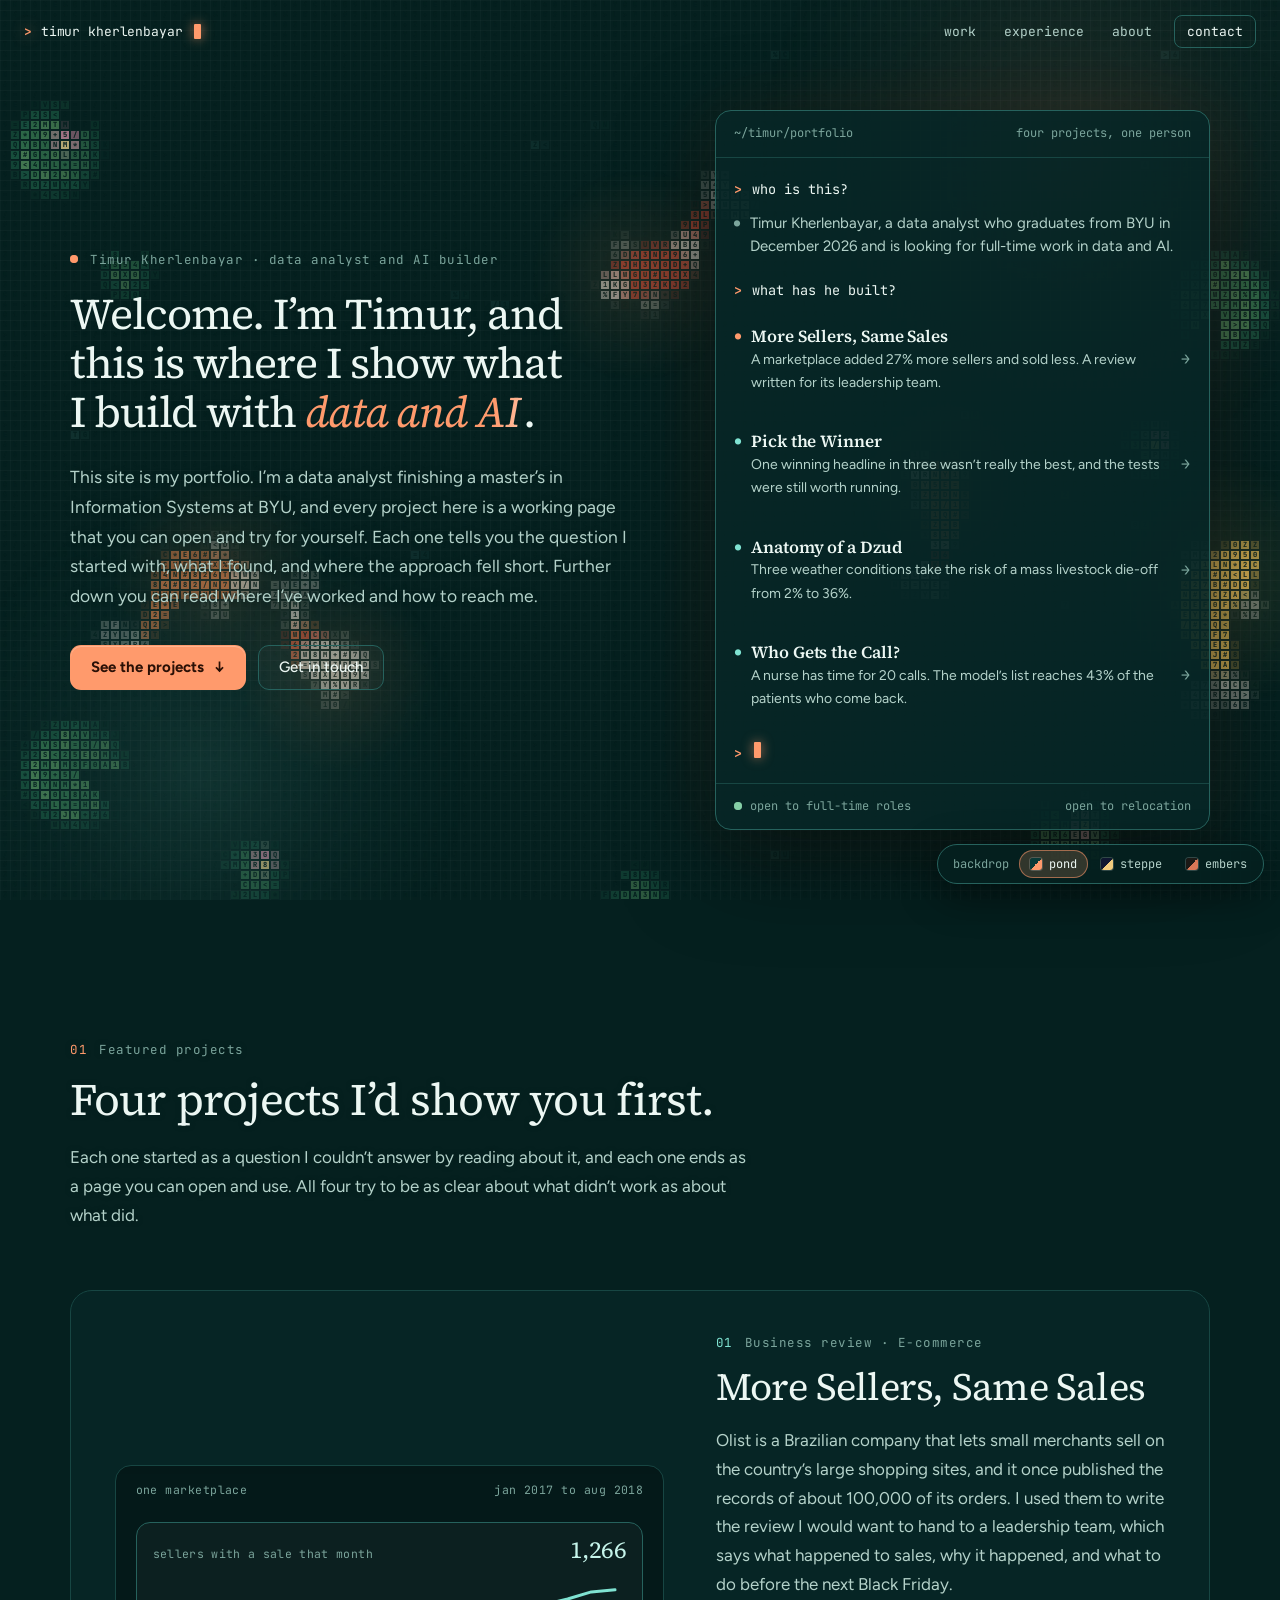
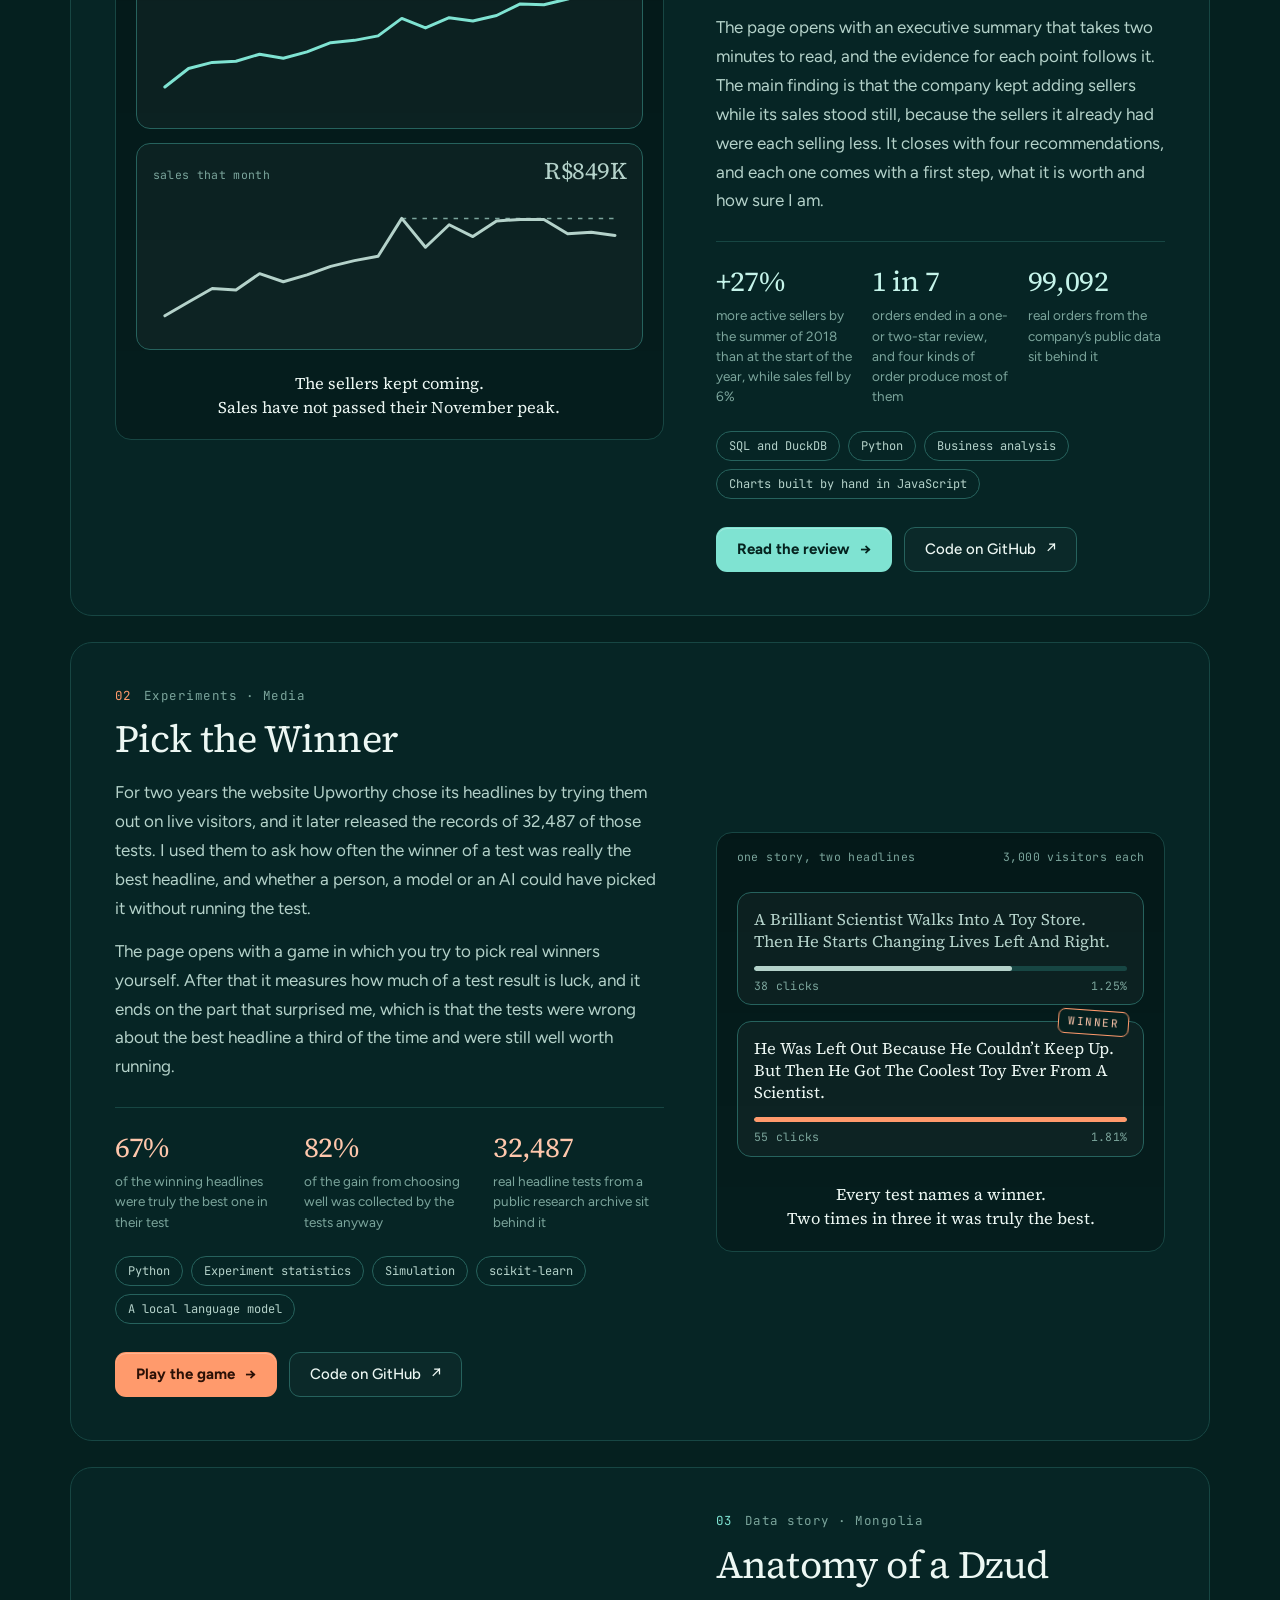
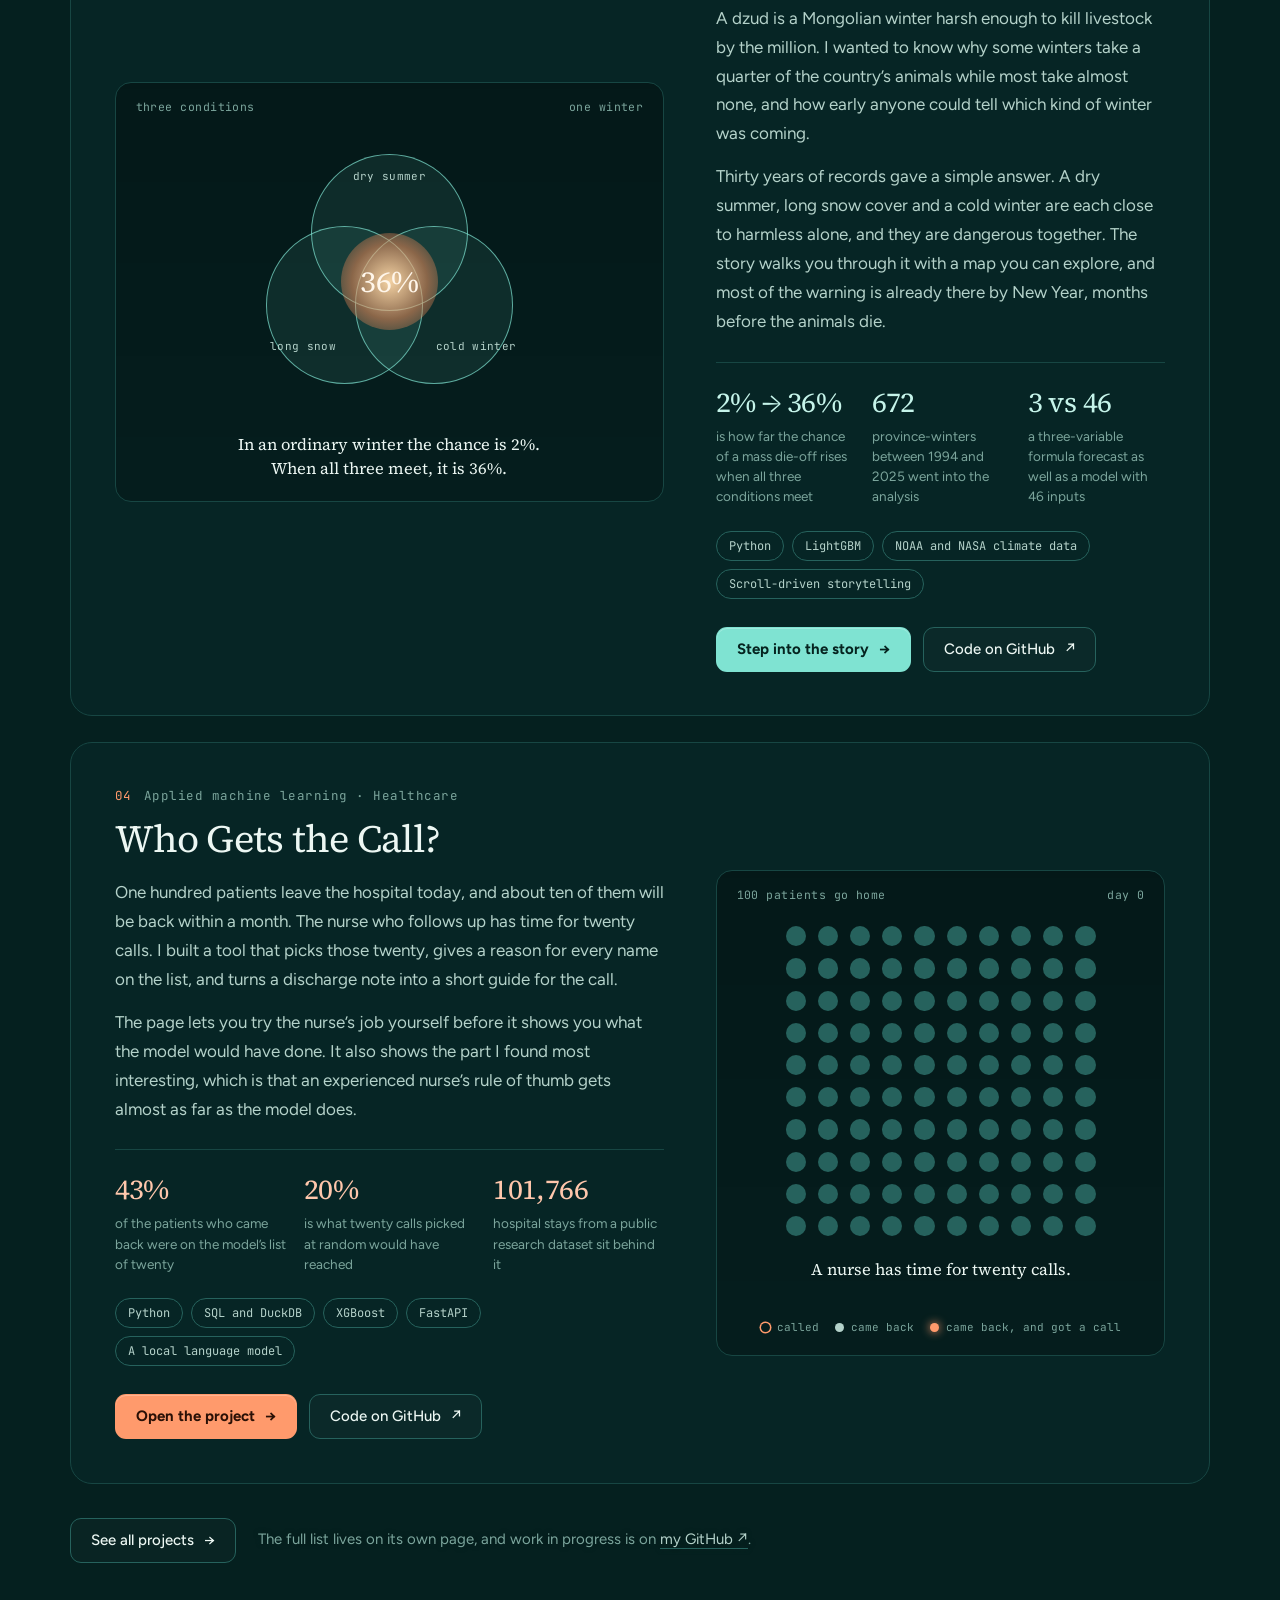
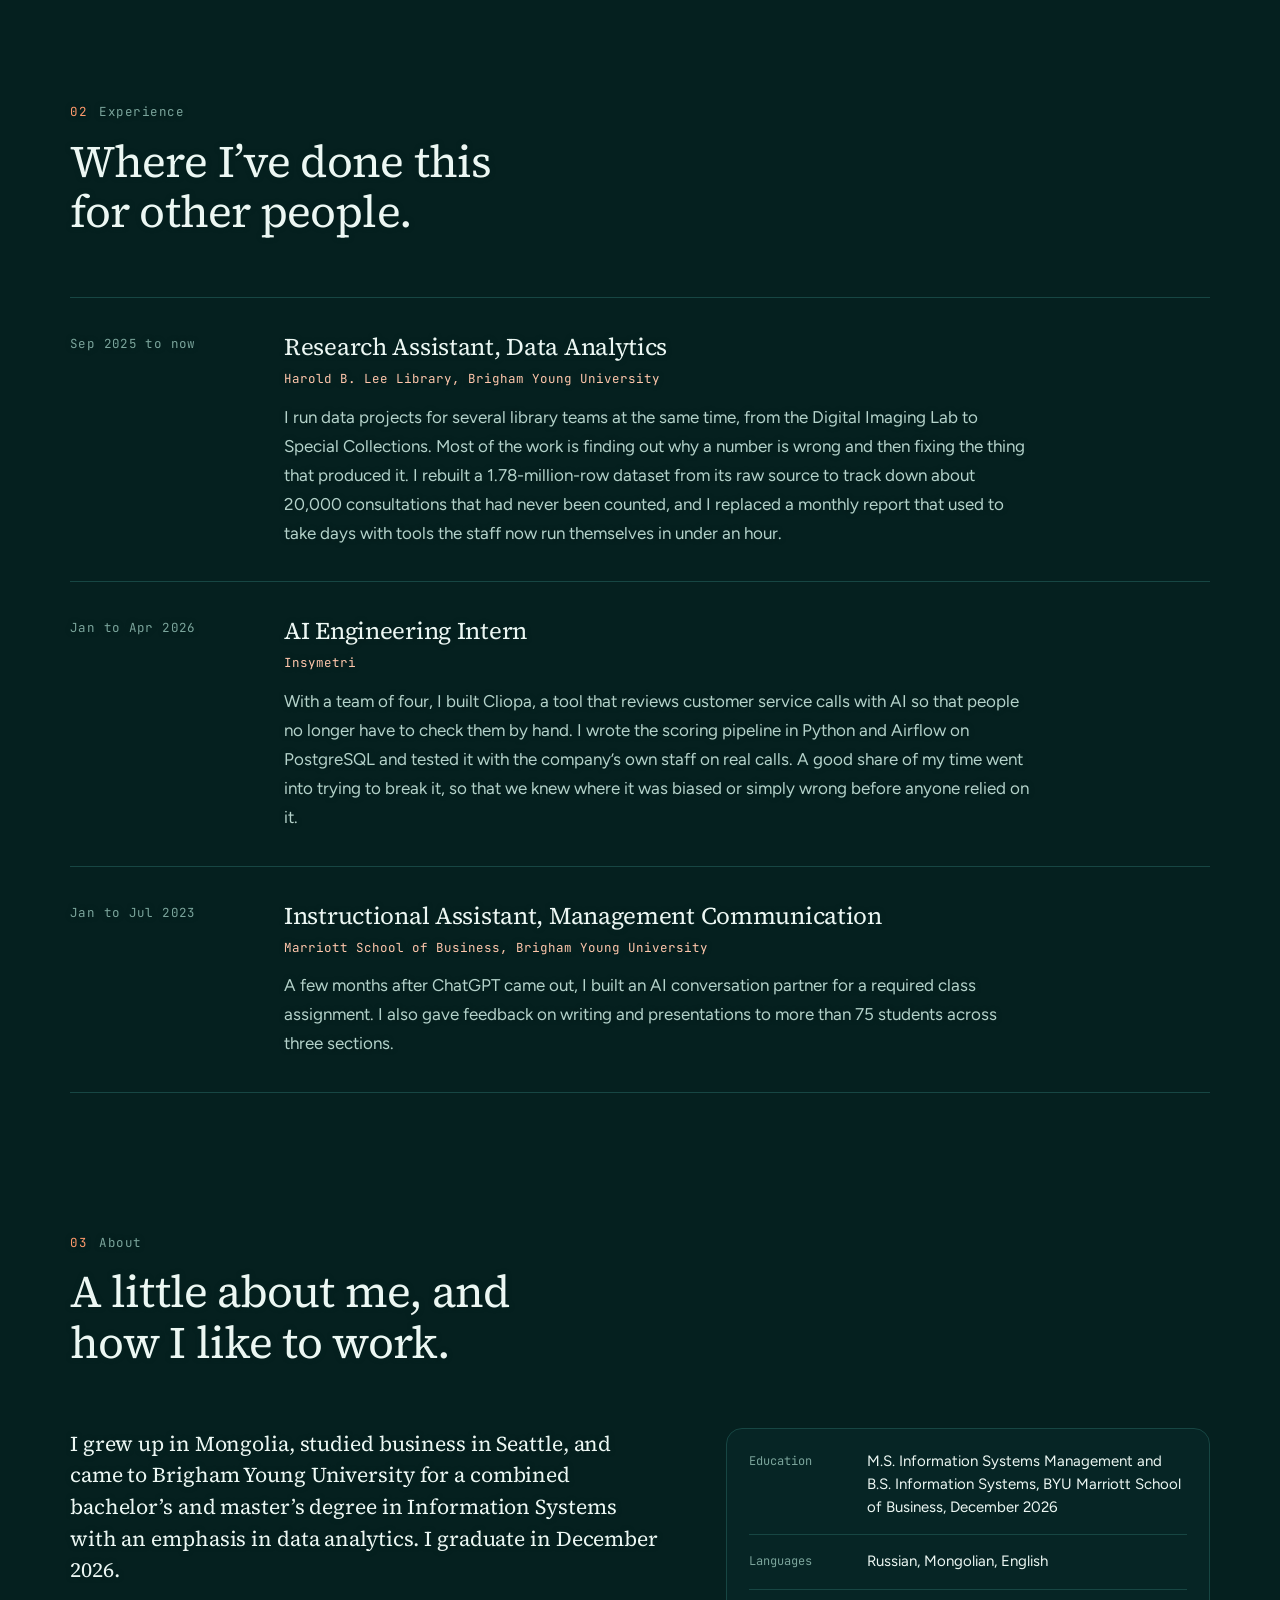
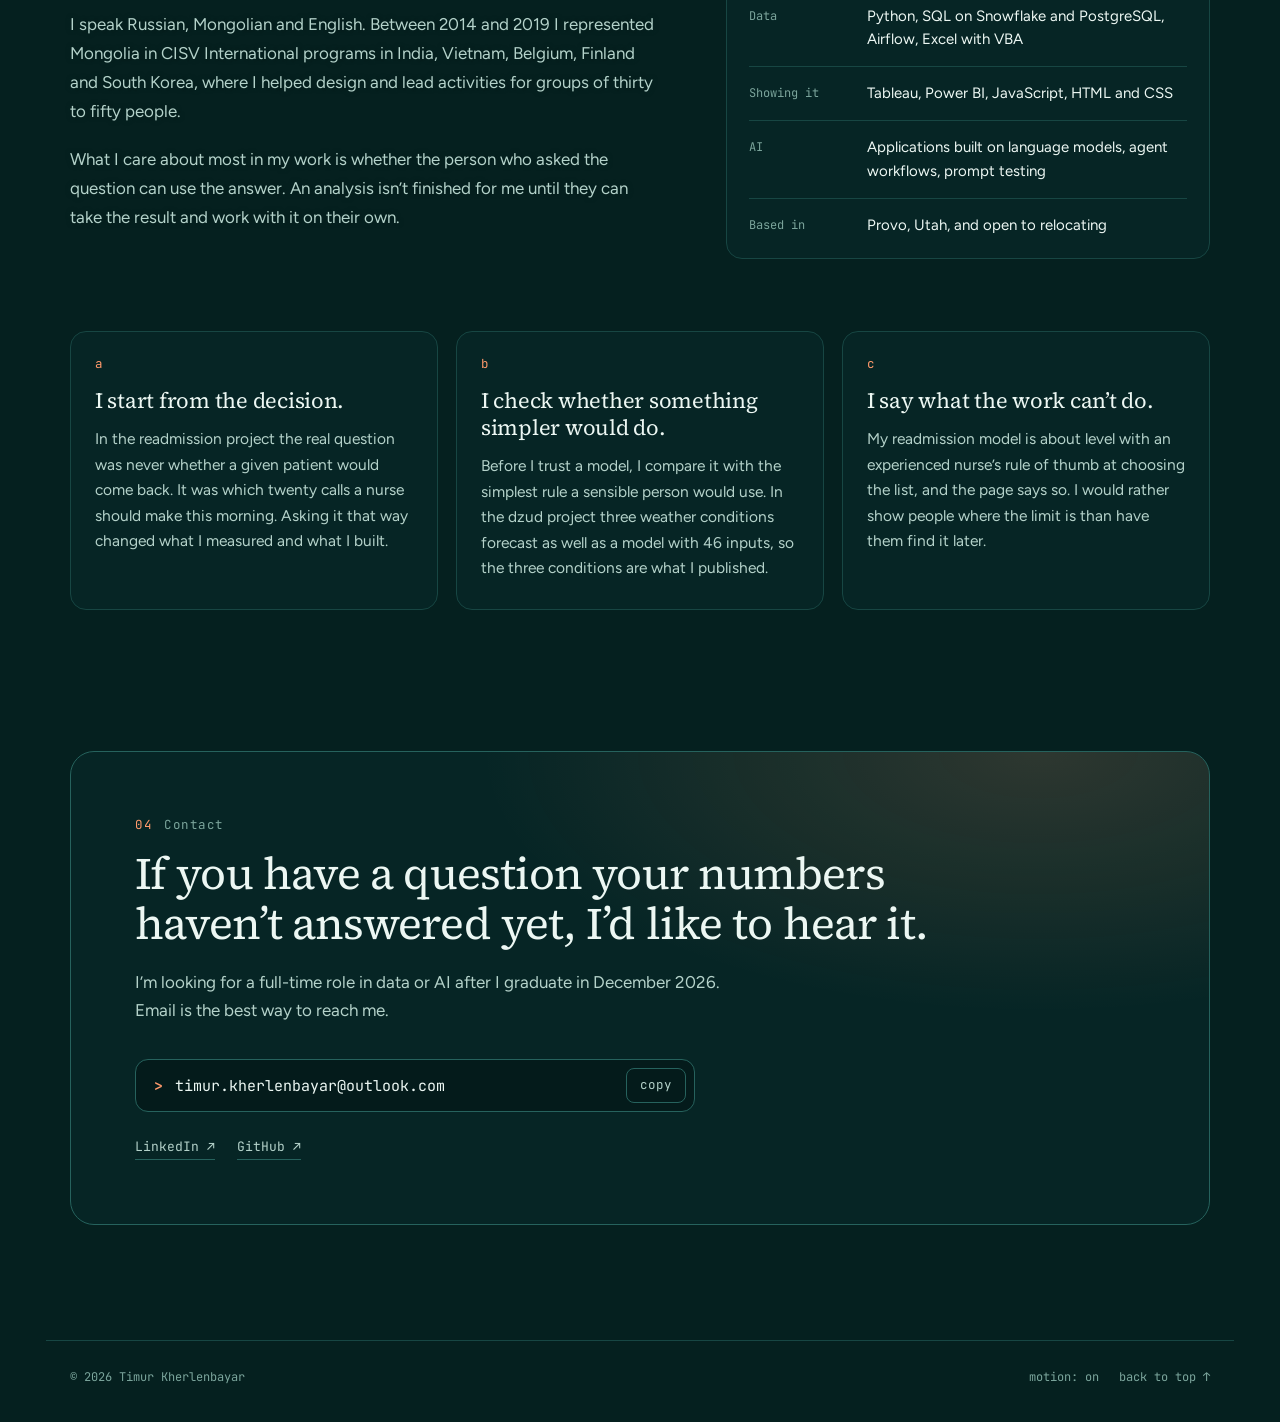
==== index.html @ c27660cb "Add the More Sellers, Same Sales business review A fourth project page, a large card on the home pag" ====
<!DOCTYPE html>
<html lang="en" data-theme="pond">
<head>
  <meta charset="UTF-8">
  <meta name="viewport" content="width=device-width, initial-scale=1, viewport-fit=cover">
  <meta name="theme-color" content="#05201f">
  <meta name="description" content="Timur Kherlenbayar is a data analyst finishing a master's in Information Systems at BYU. This is a small collection of data and AI projects you can open and try.">
  <meta property="og:title" content="Timur Kherlenbayar — data and AI work">
  <meta property="og:description" content="Data and AI projects you can open and try, by a data analyst finishing a master's in Information Systems at BYU.">
  <meta property="og:type" content="website">
  <title>Timur Kherlenbayar — data and AI work</title>
  <link rel="icon" href="assets/favicon.svg" type="image/svg+xml">
  <link rel="stylesheet" href="assets/fonts/type-home.css?v=10">
  <link rel="stylesheet" href="style.css?v=10">
  <script>
    document.documentElement.classList.add('js');
    try { var t = localStorage.getItem('tk-theme'); if (t) document.documentElement.dataset.theme = t; } catch (e) {}
  </script>
  <script src="backdrop.js?v=10" defer></script>
  <script src="app.js?v=10" defer></script>
</head>
<body>
  <canvas id="field" aria-hidden="true"></canvas>

  <a class="skip" href="#work">Skip to the projects</a>

  <header class="nav">
    <a class="brand" href="#top" aria-label="Timur Kherlenbayar, back to top"><span class="brand-mark" aria-hidden="true">&gt;</span>timur kherlenbayar<span class="caret" aria-hidden="true"></span></a>
    <nav aria-label="Main">
      <a href="#work">work</a>
      <a href="#experience">experience</a>
      <a href="#about">about</a>
      <a class="nav-cta" href="#contact">contact</a>
    </nav>
  </header>

  <main id="top">
    <!-- Hero -->
    <section class="hero wrap" aria-labelledby="hero-title">
      <div class="hero-copy">
        <p class="eyebrow"><span class="pulse" aria-hidden="true"></span>Timur Kherlenbayar · data analyst and AI builder</p>
        <h1 id="hero-title">Welcome. I’m Timur, and this is where I show what I build with <span class="shimmer">data and AI</span>.</h1>
        <p class="lede">This site is my portfolio. I’m a data analyst finishing a master’s in Information Systems at BYU, and every project here is a working page that you can open and try for yourself. Each one tells you the question I started with, what I found, and where the approach fell short. Further down you can read where I’ve worked and how to reach me.</p>
        <div class="hero-actions">
          <a class="btn primary" href="#work">See the projects <span aria-hidden="true">↓</span></a>
          <a class="btn ghost" href="#contact">Get in touch</a>
        </div>
      </div>

      <div class="term" data-spot>
        <div class="term-bar">
          <span>~/timur/portfolio</span>
          <span class="term-meta">four projects, one person</span>
        </div>
        <div class="term-body">
          <p class="t-cmd" style="--n:12;--d:.5s"><b aria-hidden="true">&gt;</b><span>who is this?</span></p>
          <p class="t-out" style="--d:1.3s"><i aria-hidden="true">●</i><span>Timur Kherlenbayar, a data analyst who graduates from BYU in December 2026 and is looking for full-time work in data and AI.</span></p>

          <p class="t-cmd" style="--n:18;--d:2.3s"><b aria-hidden="true">&gt;</b><span>what has he built?</span></p>
          <a class="t-row" style="--d:3.4s" href="projects/more-sellers-same-sales/">
            <i aria-hidden="true">●</i>
            <span><strong>More Sellers, Same Sales</strong><em>A marketplace added 27% more sellers and sold less. A review written for its leadership team.</em></span>
            <u aria-hidden="true">→</u>
          </a>
          <a class="t-row" style="--d:3.9s" href="projects/pick-the-winner/">
            <i aria-hidden="true">●</i>
            <span><strong>Pick the Winner</strong><em>One winning headline in three wasn’t really the best, and the tests were still worth running.</em></span>
            <u aria-hidden="true">→</u>
          </a>
          <a class="t-row" style="--d:4.4s" href="projects/anatomy-of-a-dzud/">
            <i aria-hidden="true">●</i>
            <span><strong>Anatomy of a Dzud</strong><em>Three weather conditions take the risk of a mass livestock die-off from 2% to 36%.</em></span>
            <u aria-hidden="true">→</u>
          </a>
          <a class="t-row" style="--d:4.9s" href="projects/who-gets-the-call/">
            <i aria-hidden="true">●</i>
            <span><strong>Who Gets the Call?</strong><em>A nurse has time for 20 calls. The model’s list reaches 43% of the patients who come back.</em></span>
            <u aria-hidden="true">→</u>
          </a>


          <p class="t-cmd t-idle" style="--d:5.8s"><b aria-hidden="true">&gt;</b><span class="caret" aria-hidden="true"></span></p>
        </div>
        <div class="term-status"><span><span class="pulse ok" aria-hidden="true"></span>open to full-time roles</span><span>open to relocation</span></div>
      </div>
    </section>

    <!-- Work -->
    <section class="section wrap" id="work" aria-labelledby="work-title">
      <header class="section-head reveal">
        <p class="label"><span>01</span>Featured projects</p>
        <h2 id="work-title">Four projects I’d show you first.</h2>
        <p>Each one started as a question I couldn’t answer by reading about it, and each one ends as a page you can open and use. All four try to be as clear about what didn’t work as about what did.</p>
      </header>

      <article class="project flip reveal" data-spot>
        <div class="project-copy">
          <p class="kicker cool"><span>01</span>Business review · E-commerce</p>
          <h3><a href="projects/more-sellers-same-sales/">More Sellers, Same Sales</a></h3>
          <p>Olist is a Brazilian company that lets small merchants sell on the country’s large shopping sites, and it once published the records of about 100,000 of its orders. I used them to write the review I would want to hand to a leadership team, which says what happened to sales, why it happened, and what to do before the next Black Friday.</p>
          <p>The page opens with an executive summary that takes two minutes to read, and the evidence for each point follows it. The main finding is that the company kept adding sellers while its sales stood still, because the sellers it already had were each selling less. It closes with four recommendations, and each one comes with a first step, what it is worth and how sure I am.</p>
          <dl class="stats">
            <div><dt>+27%</dt><dd>more active sellers by the summer of 2018 than at the start of the year, while sales fell by 6%</dd></div>
            <div><dt>1 in 7</dt><dd>orders ended in a one- or two-star review, and four kinds of order produce most of them</dd></div>
            <div><dt>99,092</dt><dd>real orders from the company’s public data sit behind it</dd></div>
          </dl>
          <ul class="tags" aria-label="Built with"><li>SQL and DuckDB</li><li>Python</li><li>Business analysis</li><li>Charts built by hand in JavaScript</li></ul>
          <div class="actions">
            <a class="btn primary cool" href="projects/more-sellers-same-sales/">Read the review <span aria-hidden="true">→</span></a>
            <a class="btn ghost" href="https://github.com/RumitOsu/more-sellers-same-sales" target="_blank" rel="noopener noreferrer">Code on GitHub <span aria-hidden="true">↗</span></a>
          </div>
        </div>
        <a class="project-vis vis-review" href="projects/more-sellers-same-sales/" tabindex="-1" aria-hidden="true">
          <div class="vis-top"><span>one marketplace</span><span>jan 2017 to aug 2018</span></div>
          <div class="duo">
            <div class="duo-row">
              <div class="duo-head"><span>sellers with a sale that month</span><b>1,266</b></div>
              <svg viewBox="0 0 320 104" role="presentation"><polyline pathLength="1" points="8.0,81.7 24.0,69.2 40.0,65.1 56.0,64.3 72.0,59.6 88.0,62.3 104.0,58.0 120.0,51.8 136.0,50.2 152.0,47.2 168.0,35.4 184.0,41.8 200.0,34.9 216.0,37.1 232.0,33.4 248.0,25.6 264.0,26.2 280.0,22.3 296.0,17.5 312.0,16.1"/></svg>
            </div>
            <div class="duo-row flat">
              <div class="duo-head"><span>sales that month</span><b>R$849K</b></div>
              <svg viewBox="0 0 320 104" role="presentation"><line x1="168" y1="21.2" x2="312" y2="21.2"/><polyline pathLength="1" points="8.0,87.0 24.0,77.7 40.0,68.5 56.0,69.6 72.0,58.5 88.0,64.0 104.0,59.3 120.0,53.6 136.0,49.7 152.0,46.8 168.0,21.2 184.0,40.7 200.0,25.5 216.0,33.5 232.0,22.9 248.0,21.9 264.0,22.0 280.0,31.6 296.0,30.5 312.0,32.7"/></svg>
            </div>
          </div>
          <p class="vis-caption">The sellers kept coming.<br>Sales have not passed their November peak.</p>
        </a>
      </article>

      <article class="project reveal" data-spot>
        <div class="project-copy">
          <p class="kicker"><span>02</span>Experiments · Media</p>
          <h3><a href="projects/pick-the-winner/">Pick the Winner</a></h3>
          <p>For two years the website Upworthy chose its headlines by trying them out on live visitors, and it later released the records of 32,487 of those tests. I used them to ask how often the winner of a test was really the best headline, and whether a person, a model or an AI could have picked it without running the test.</p>
          <p>The page opens with a game in which you try to pick real winners yourself. After that it measures how much of a test result is luck, and it ends on the part that surprised me, which is that the tests were wrong about the best headline a third of the time and were still well worth running.</p>
          <dl class="stats">
            <div><dt>67%</dt><dd>of the winning headlines were truly the best one in their test</dd></div>
            <div><dt>82%</dt><dd>of the gain from choosing well was collected by the tests anyway</dd></div>
            <div><dt>32,487</dt><dd>real headline tests from a public research archive sit behind it</dd></div>
          </dl>
          <ul class="tags" aria-label="Built with"><li>Python</li><li>Experiment statistics</li><li>Simulation</li><li>scikit-learn</li><li>A local language model</li></ul>
          <div class="actions">
            <a class="btn primary" href="projects/pick-the-winner/">Play the game <span aria-hidden="true">→</span></a>
            <a class="btn ghost" href="https://github.com/RumitOsu/pick-the-winner" target="_blank" rel="noopener noreferrer">Code on GitHub <span aria-hidden="true">↗</span></a>
          </div>
        </div>
        <a class="project-vis vis-pick" href="projects/pick-the-winner/" tabindex="-1" aria-hidden="true">
          <div class="vis-top"><span>one story, two headlines</span><span>3,000 visitors each</span></div>
          <div class="slips">
            <div class="slip">
              <p class="slip-h">A Brilliant Scientist Walks Into A Toy Store. Then He Starts Changing Lives Left And Right.</p>
              <div class="slip-bar"><i style="width:69%"></i></div>
              <p class="slip-n"><span>38 clicks</span><span>1.25%</span></p>
            </div>
            <div class="slip win">
              <span class="slip-stamp">winner</span>
              <p class="slip-h">He Was Left Out Because He Couldn’t Keep Up. But Then He Got The Coolest Toy Ever From A Scientist.</p>
              <div class="slip-bar"><i style="width:100%"></i></div>
              <p class="slip-n"><span>55 clicks</span><span>1.81%</span></p>
            </div>
          </div>
          <p class="vis-caption">Every test names a winner.<br>Two times in three it was truly the best.</p>
        </a>
      </article>

      <article class="project flip reveal" data-spot>
        <div class="project-copy">
          <p class="kicker cool"><span>03</span>Data story · Mongolia</p>
          <h3><a href="projects/anatomy-of-a-dzud/">Anatomy of a Dzud</a></h3>
          <p>A dzud is a Mongolian winter harsh enough to kill livestock by the million. I wanted to know why some winters take a quarter of the country’s animals while most take almost none, and how early anyone could tell which kind of winter was coming.</p>
          <p>Thirty years of records gave a simple answer. A dry summer, long snow cover and a cold winter are each close to harmless alone, and they are dangerous together. The story walks you through it with a map you can explore, and most of the warning is already there by New Year, months before the animals die.</p>
          <dl class="stats">
            <div><dt>2% → 36%</dt><dd>is how far the chance of a mass die-off rises when all three conditions meet</dd></div>
            <div><dt>672</dt><dd>province-winters between 1994 and 2025 went into the analysis</dd></div>
            <div><dt>3 vs 46</dt><dd>a three-variable formula forecast as well as a model with 46 inputs</dd></div>
          </dl>
          <ul class="tags" aria-label="Built with"><li>Python</li><li>LightGBM</li><li>NOAA and NASA climate data</li><li>Scroll-driven storytelling</li></ul>
          <div class="actions">
            <a class="btn primary cool" href="projects/anatomy-of-a-dzud/">Step into the story <span aria-hidden="true">→</span></a>
            <a class="btn ghost" href="https://github.com/RumitOsu/anatomy-of-a-dzud" target="_blank" rel="noopener noreferrer">Code on GitHub <span aria-hidden="true">↗</span></a>
          </div>
        </div>
        <a class="project-vis vis-dzud" href="projects/anatomy-of-a-dzud/" tabindex="-1" aria-hidden="true">
          <div class="vis-top"><span>three conditions</span><span>one winter</span></div>
          <div class="venn" role="presentation">
            <div class="ring r1"><span>dry summer</span></div>
            <div class="ring r2"><span>long snow</span></div>
            <div class="ring r3"><span>cold winter</span></div>
            <div class="core"></div>
            <div class="core-num">36%</div>
          </div>
          <p class="vis-caption">In an ordinary winter the chance is 2%.<br>When all three meet, it is 36%.</p>
        </a>
      </article>

      <article class="project reveal" data-spot>
        <div class="project-copy">
          <p class="kicker"><span>04</span>Applied machine learning · Healthcare</p>
          <h3><a href="projects/who-gets-the-call/">Who Gets the Call?</a></h3>
          <p>One hundred patients leave the hospital today, and about ten of them will be back within a month. The nurse who follows up has time for twenty calls. I built a tool that picks those twenty, gives a reason for every name on the list, and turns a discharge note into a short guide for the call.</p>
          <p>The page lets you try the nurse’s job yourself before it shows you what the model would have done. It also shows the part I found most interesting, which is that an experienced nurse’s rule of thumb gets almost as far as the model does.</p>
          <dl class="stats">
            <div><dt>43%</dt><dd>of the patients who came back were on the model’s list of twenty</dd></div>
            <div><dt>20%</dt><dd>is what twenty calls picked at random would have reached</dd></div>
            <div><dt>101,766</dt><dd>hospital stays from a public research dataset sit behind it</dd></div>
          </dl>
          <ul class="tags" aria-label="Built with"><li>Python</li><li>SQL and DuckDB</li><li>XGBoost</li><li>FastAPI</li><li>A local language model</li></ul>
          <div class="actions">
            <a class="btn primary" href="projects/who-gets-the-call/">Open the project <span aria-hidden="true">→</span></a>
            <a class="btn ghost" href="https://github.com/RumitOsu/who-gets-the-call" target="_blank" rel="noopener noreferrer">Code on GitHub <span aria-hidden="true">↗</span></a>
          </div>
        </div>
        <a class="project-vis vis-call" href="projects/who-gets-the-call/" tabindex="-1" aria-hidden="true">
          <div class="vis-top"><span>100 patients go home</span><span id="call-phase">day 0</span></div>
          <div class="call-grid" id="call-grid"></div>
          <p class="vis-caption" id="call-caption">A nurse has time for twenty calls.</p>
          <div class="legend"><span><i class="k-called"></i>called</span><span><i class="k-back"></i>came back</span><span><i class="k-both"></i>came back, and got a call</span></div>
        </a>
      </article>

      <div class="all-link reveal">
        <a class="btn ghost" href="projects/">See all projects <span aria-hidden="true">→</span></a>
        <p>The full list lives on its own page, and work in progress is on <a href="https://github.com/RumitOsu" target="_blank" rel="noopener noreferrer">my GitHub <span aria-hidden="true">↗</span></a>.</p>
      </div>
    </section>

    <!-- Experience -->
    <section class="section wrap" id="experience" aria-labelledby="exp-title">
      <header class="section-head reveal">
        <p class="label"><span>02</span>Experience</p>
        <h2 id="exp-title">Where I’ve done this for other people.</h2>
      </header>

      <ol class="timeline">
        <li class="reveal">
          <p class="when">Sep 2025 to now</p>
          <div>
            <h3>Research Assistant, Data Analytics</h3>
            <p class="where">Harold B. Lee Library, Brigham Young University</p>
            <p>I run data projects for several library teams at the same time, from the Digital Imaging Lab to Special Collections. Most of the work is finding out why a number is wrong and then fixing the thing that produced it. I rebuilt a 1.78-million-row dataset from its raw source to track down about 20,000 consultations that had never been counted, and I replaced a monthly report that used to take days with tools the staff now run themselves in under an hour.</p>
          </div>
        </li>
        <li class="reveal">
          <p class="when">Jan to Apr 2026</p>
          <div>
            <h3>AI Engineering Intern</h3>
            <p class="where">Insymetri</p>
            <p>With a team of four, I built Cliopa, a tool that reviews customer service calls with AI so that people no longer have to check them by hand. I wrote the scoring pipeline in Python and Airflow on PostgreSQL and tested it with the company’s own staff on real calls. A good share of my time went into trying to break it, so that we knew where it was biased or simply wrong before anyone relied on it.</p>
          </div>
        </li>
        <li class="reveal">
          <p class="when">Jan to Jul 2023</p>
          <div>
            <h3>Instructional Assistant, Management Communication</h3>
            <p class="where">Marriott School of Business, Brigham Young University</p>
            <p>A few months after ChatGPT came out, I built an AI conversation partner for a required class assignment. I also gave feedback on writing and presentations to more than 75 students across three sections.</p>
          </div>
        </li>
      </ol>
    </section>

    <!-- About -->
    <section class="section wrap" id="about" aria-labelledby="about-title">
      <header class="section-head reveal">
        <p class="label"><span>03</span>About</p>
        <h2 id="about-title">A little about me, and how I like to work.</h2>
      </header>

      <div class="about">
        <div class="about-copy reveal">
          <p>I grew up in Mongolia, studied business in Seattle, and came to Brigham Young University for a combined bachelor’s and master’s degree in Information Systems with an emphasis in data analytics. I graduate in December 2026.</p>
          <p>I speak Russian, Mongolian and English. Between 2014 and 2019 I represented Mongolia in CISV International programs in India, Vietnam, Belgium, Finland and South Korea, where I helped design and lead activities for groups of thirty to fifty people.</p>
          <p>What I care about most in my work is whether the person who asked the question can use the answer. An analysis isn’t finished for me until they can take the result and work with it on their own.</p>
        </div>

        <dl class="facts reveal" data-spot>
          <div><dt>Education</dt><dd>M.S. Information Systems Management and B.S. Information Systems, BYU Marriott School of Business, December 2026</dd></div>
          <div><dt>Languages</dt><dd>Russian, Mongolian, English</dd></div>
          <div><dt>Data</dt><dd>Python, SQL on Snowflake and PostgreSQL, Airflow, Excel with VBA</dd></div>
          <div><dt>Showing it</dt><dd>Tableau, Power BI, JavaScript, HTML and CSS</dd></div>
          <div><dt>AI</dt><dd>Applications built on language models, agent workflows, prompt testing</dd></div>
          <div><dt>Based in</dt><dd>Provo, Utah, and open to relocating</dd></div>
        </dl>
      </div>

      <div class="principles">
        <div class="principle reveal" data-spot>
          <p class="p-num">a</p>
          <h3>I start from the decision.</h3>
          <p>In the readmission project the real question was never whether a given patient would come back. It was which twenty calls a nurse should make this morning. Asking it that way changed what I measured and what I built.</p>
        </div>
        <div class="principle reveal" data-spot>
          <p class="p-num">b</p>
          <h3>I check whether something simpler would do.</h3>
          <p>Before I trust a model, I compare it with the simplest rule a sensible person would use. In the dzud project three weather conditions forecast as well as a model with 46 inputs, so the three conditions are what I published.</p>
        </div>
        <div class="principle reveal" data-spot>
          <p class="p-num">c</p>
          <h3>I say what the work can’t do.</h3>
          <p>My readmission model is about level with an experienced nurse’s rule of thumb at choosing the list, and the page says so. I would rather show people where the limit is than have them find it later.</p>
        </div>
      </div>
    </section>

    <!-- Contact -->
    <section class="section wrap contact" id="contact" aria-labelledby="contact-title">
      <div class="contact-card reveal" data-spot>
        <p class="label"><span>04</span>Contact</p>
        <h2 id="contact-title">If you have a question your numbers haven’t answered yet, I’d like to hear it.</h2>
        <p>I’m looking for a full-time role in data or AI after I graduate in December 2026. Email is the best way to reach me.</p>
        <div class="prompt">
          <span class="prompt-mark" aria-hidden="true">&gt;</span>
          <a class="prompt-mail" href="mailto:timur.kherlenbayar@outlook.com">timur.kherlenbayar@outlook.com</a>
          <button class="copy" id="copy" type="button">copy</button>
        </div>
        <div class="contact-links">
          <a href="https://www.linkedin.com/in/timur-kherlenbayar" target="_blank" rel="noopener noreferrer">LinkedIn <span aria-hidden="true">↗</span></a>
          <a href="https://github.com/RumitOsu" target="_blank" rel="noopener noreferrer">GitHub <span aria-hidden="true">↗</span></a>
        </div>
      </div>
    </section>
  </main>

  <footer class="footer wrap">
    <span>© 2026 Timur Kherlenbayar</span>
    <span class="footer-right">
      <button id="motion" type="button" aria-pressed="false">motion: on</button>
      <a href="#top">back to top ↑</a>
    </span>
  </footer>

  <div class="themes" role="group" aria-label="Choose the backdrop">
    <span aria-hidden="true">backdrop</span>
    <button type="button" data-theme-pick="pond" aria-pressed="true" aria-label="Koi pond backdrop" style="--a:#0a3a38;--b:#ff9a6c"><i></i><b>pond</b></button>
    <button type="button" data-theme-pick="steppe" aria-pressed="false" aria-label="Steppe night backdrop" style="--a:#0f1630;--b:#f2cc7e"><i></i><b>steppe</b></button>
    <button type="button" data-theme-pick="embers" aria-pressed="false" aria-label="Embers backdrop" style="--a:#1b1916;--b:#d97757"><i></i><b>embers</b></button>
  </div>

  <div class="toast" id="toast" role="status" aria-live="polite"></div>
</body>
</html>
---- assets/fonts/type-home.css ----
/* Home page type: Source Serif 4 for headings, Figtree for reading, JetBrains Mono for labels. */
@font-face { font-family: 'Source Serif 4'; font-style: normal; font-weight: 400; font-display: swap; src: url(font-26.ttf) format('truetype'); }
@font-face { font-family: 'Source Serif 4'; font-style: italic; font-weight: 400; font-display: swap; src: url(font-25.ttf) format('truetype'); }
@font-face { font-family: 'Source Serif 4'; font-style: normal; font-weight: 600; font-display: swap; src: url(font-27.ttf) format('truetype'); }
@font-face { font-family: 'Figtree'; font-style: normal; font-weight: 400; font-display: swap; src: url(font-15.ttf) format('truetype'); }
@font-face { font-family: 'Figtree'; font-style: normal; font-weight: 500; font-display: swap; src: url(font-16.ttf) format('truetype'); }
@font-face { font-family: 'Figtree'; font-style: normal; font-weight: 700; font-display: swap; src: url(font-17.ttf) format('truetype'); }
@font-face { font-family: 'JetBrains Mono'; font-style: normal; font-weight: 400; font-display: swap; src: url(font-18.ttf) format('truetype'); }
@font-face { font-family: 'JetBrains Mono'; font-style: normal; font-weight: 600; font-display: swap; src: url(font-19.ttf) format('truetype'); }
---- style.css ----
/* Timur Kherlenbayar — portfolio home.
   A warm, dark, terminal-flavoured page: serif headings, monospace labels, one coral accent,
   and a quiet field of dots behind everything that brightens near the pointer. */

:root {
  color-scheme: dark;
  --ok: #86cfa6;
  --serif: "Source Serif 4", Georgia, "Times New Roman", serif;
  --sans: "Figtree", "Segoe UI", system-ui, sans-serif;
  --mono: "JetBrains Mono", ui-monospace, "Cascadia Mono", Consolas, monospace;
  --w: 1140px;
  --r: 16px;
}
/* Koi pond: dark teal water, koi orange, pale aqua. */
:root, [data-theme="pond"] {
  --bg: #05201f; --bg-2: #082b2a; --panel: rgba(7, 38, 38, .9); --panel-solid: #0a302f;
  --line: #174643; --line-2: #26625d; --ink: #ecf7f3; --ink-2: #b4d2ca; --mute: #7ba59c;
  --accent: #ff9a6c; --accent-2: #ffc7ac; --on-accent: #2a1006;
  --cool: #7fe3d2; --cool-2: #c5f4ea; --on-cool: #05231f;
}
/* Night over the steppe: deep indigo, moonlight gold, a cold blue for the second project. */
[data-theme="steppe"] {
  --bg: #0a0f1f; --bg-2: #0f1630; --panel: rgba(15, 21, 43, .9); --panel-solid: #121a36;
  --line: #222c4d; --line-2: #36426d; --ink: #eef0f8; --ink-2: #b9bfd6; --mute: #838cab;
  --accent: #f2cc7e; --accent-2: #f8e2b0; --on-accent: #1e1705;
  --cool: #93b5ff; --cool-2: #cfdcff; --on-cool: #0a1230;
}
/* Embers: warm near-black with a coral glow. */
[data-theme="embers"] {
  --bg: #12110f; --bg-2: #181714; --panel: rgba(27, 25, 22, .9); --panel-solid: #1b1916;
  --line: #2d2a25; --line-2: #403b33; --ink: #f0ece4; --ink-2: #bbb5a9; --mute: #898377;
  --accent: #d97757; --accent-2: #f2b192; --on-accent: var(--on-accent);
  --cool: #9fabf7; --cool-2: #cfd5ff; --on-cool: var(--on-cool);
}

* { box-sizing: border-box; }
html { scroll-padding-top: 84px; -webkit-text-size-adjust: 100%; }
body {
  margin: 0; background: var(--bg); color: var(--ink);
  font: 400 17px/1.7 var(--sans); -webkit-font-smoothing: antialiased; overflow-x: hidden;
}
h1, h2, h3, p, dl, dd, ol, ul { margin: 0; padding: 0; }
ol, ul { list-style: none; }
a { color: inherit; }
button { font: inherit; color: inherit; background: none; border: 0; cursor: pointer; }
:focus-visible { outline: 2px solid var(--accent-2); outline-offset: 3px; border-radius: 6px; }
::selection { background: color-mix(in srgb, var(--accent) 35%, transparent); color: #fff; }

.wrap { width: 100%; max-width: calc(var(--w) + 48px); margin: 0 auto; padding-left: max(24px, env(safe-area-inset-left)); padding-right: max(24px, env(safe-area-inset-right)); }
main, .nav, .footer { position: relative; z-index: 2; }

/* ---------- background ---------- */
/* Three stacked layers made by backdrop.js: the tiles (a tiny picture stretched with hard edges),
   a stencil of gaps and characters that is drawn once, and the soft glows. */
#field, .bd-stencil, .bd-haze { position: fixed; left: 0; top: 0; z-index: 0; pointer-events: none; }
#field { image-rendering: crisp-edges; image-rendering: pixelated; }

/* Switching scenes: the new one opens out in a circle (driven from app.js). */
::view-transition-old(root), ::view-transition-new(root) { animation: none; mix-blend-mode: normal; }
::view-transition-old(root) { z-index: 1; }
::view-transition-new(root) { z-index: 2; }

/* Text that sits straight on the backdrop gets a soft halo so passing creatures don't fight it. */
.hero-copy, .section-head, .timeline, .about-copy { text-shadow: 0 0 5px var(--bg); }
.shimmer, .btn { text-shadow: none; }

/* ---------- nav ---------- */
.skip { position: fixed; left: 16px; top: -60px; z-index: 50; background: var(--accent); color: var(--on-accent); padding: 10px 14px; border-radius: 8px; font-weight: 700; text-decoration: none; transition: top .2s; }
.skip:focus { top: 14px; }

.nav {
  position: fixed; top: 0; left: 0; right: 0; z-index: 20; height: 64px;
  display: flex; align-items: center; justify-content: space-between; gap: 16px;
  padding: 0 max(24px, env(safe-area-inset-right)) 0 max(24px, env(safe-area-inset-left));
  font: 400 13px/1 var(--mono); border-bottom: 1px solid transparent;
  transition: background .3s, border-color .3s;
}
.nav.scrolled { background: color-mix(in srgb, var(--bg) 93%, transparent); border-color: var(--line); }
.brand { display: inline-flex; align-items: center; gap: 9px; text-decoration: none; color: var(--ink); letter-spacing: -.01em; white-space: nowrap; }
.brand-mark { color: var(--accent); font-weight: 600; text-shadow: 0 0 14px color-mix(in srgb, var(--accent) 80%, transparent); }
.caret { display: inline-block; width: .55em; height: 1.15em; background: var(--accent); border-radius: 1px; margin-left: 2px; box-shadow: 0 0 12px color-mix(in srgb, var(--accent) 70%, transparent); animation: blink 1.15s steps(1) infinite; vertical-align: text-bottom; }
@keyframes blink { 50% { opacity: 0; } }
.nav nav { display: flex; align-items: center; gap: 4px; }
.nav nav a { text-decoration: none; color: var(--ink-2); padding: 9px 12px; border-radius: 8px; transition: color .2s, background .2s; }
.nav nav a:hover, .nav nav a[aria-current] { color: var(--ink); background: rgba(255, 255, 255, .05); }
.nav nav a.nav-cta { color: var(--ink); border: 1px solid var(--line-2); margin-left: 6px; }
.nav nav a.nav-cta:hover { border-color: var(--accent); box-shadow: 0 0 22px color-mix(in srgb, var(--accent) 25%, transparent); background: transparent; }

/* ---------- shared pieces ---------- */
.label, .kicker, .eyebrow { font: 400 12.5px/1.4 var(--mono); letter-spacing: .04em; color: var(--mute); display: flex; align-items: center; gap: 12px; }
.label span, .kicker span { color: var(--accent); }
.kicker.cool span { color: var(--cool); }
.pulse { position: relative; width: 8px; height: 8px; border-radius: 50%; background: var(--accent); flex: none; display: inline-block; }
.pulse::after { content: ""; position: absolute; inset: 0; border-radius: 50%; background: inherit; opacity: .6; animation: pulse 2.4s ease-out infinite; }
.pulse.ok { background: var(--ok); margin-right: 8px; }
@keyframes pulse { 70%, 100% { transform: scale(3.2); opacity: 0; } }

.btn {
  display: inline-flex; align-items: center; gap: 10px; text-decoration: none; white-space: nowrap;
  font: 500 15px/1 var(--sans); padding: 14px 20px; border-radius: 11px; border: 1px solid transparent;
  transition: transform .2s, box-shadow .25s, background .2s, border-color .2s;
}
.btn span { transition: transform .2s; }
.btn:hover span { transform: translateX(3px); }
.btn.primary { background: var(--accent); color: var(--on-accent); font-weight: 700; box-shadow: 0 0 0 transparent, inset 0 1px 0 rgba(255, 255, 255, .25); }
.btn.primary:hover { transform: translateY(-1px); box-shadow: 0 8px 34px color-mix(in srgb, var(--accent) 42%, transparent), inset 0 1px 0 rgba(255, 255, 255, .25); }
.btn.primary.cool { background: var(--cool); color: var(--on-cool); }
.btn.primary.cool:hover { box-shadow: 0 8px 34px color-mix(in srgb, var(--cool) 42%, transparent), inset 0 1px 0 rgba(255, 255, 255, .3); }
.btn.ghost { border-color: var(--line-2); color: var(--ink); background: rgba(255, 255, 255, .02); }
.btn.ghost:hover { border-color: var(--ink-2); background: rgba(255, 255, 255, .05); }

/* A soft light that follows the pointer across a card. It is one small round patch moved with
   transform, so following the pointer never repaints the card, and the card's border warms on hover. */
[data-spot] { position: relative; isolation: isolate; overflow: hidden; transition: border-color .3s; }
[data-spot]::before { content: ""; position: absolute; left: 0; top: 0; width: 680px; height: 680px; margin: -340px 0 0 -340px; z-index: -1; border-radius: 50%; pointer-events: none; opacity: 0; transition: opacity .35s; transform: translate(var(--mx, 340px), var(--my, 340px)); background: radial-gradient(circle closest-side, color-mix(in srgb, var(--accent) 13%, transparent), color-mix(in srgb, var(--accent) 6%, transparent) 45%, transparent); }
[data-spot]:hover { border-color: color-mix(in srgb, var(--accent-2) 42%, var(--line-2)); }
[data-spot]:hover::before { opacity: 1; will-change: transform; }
.project.flip[data-spot]::before, .card.cool[data-spot]::before { background: radial-gradient(circle closest-side, color-mix(in srgb, var(--cool) 13%, transparent), color-mix(in srgb, var(--cool) 6%, transparent) 45%, transparent); }
.project.flip[data-spot]:hover, .card.cool[data-spot]:hover { border-color: color-mix(in srgb, var(--cool-2) 42%, var(--line-2)); }

/* ---------- hero ---------- */
.hero { min-height: 100vh; min-height: 100svh; padding-top: 110px; padding-bottom: 70px; display: grid; grid-template-columns: minmax(0, 1.08fr) minmax(0, .92fr); gap: clamp(32px, 5vw, 76px); align-items: center; }
.hero h1 { font: 400 clamp(2.1rem, 3.4vw, 3.1rem)/1.12 var(--serif); letter-spacing: -.025em; margin: 22px 0 26px; text-wrap: balance; }
.shimmer { background: linear-gradient(100deg, var(--accent) 0%, var(--accent) 35%, #fff 50%, var(--accent) 65%, var(--accent) 100%); background-size: 250% 100%; -webkit-background-clip: text; background-clip: text; color: transparent; font-style: italic; animation: shimmer 9s ease-in-out infinite; padding-right: .06em; }
/* The highlight rests for most of the cycle and then sweeps across once. */
@keyframes shimmer { 0%, 70% { background-position: 125% 0; } 100% { background-position: -125% 0; } }
.lede { color: var(--ink-2); font-size: 1.09rem; max-width: 35em; }
.hero-actions { display: flex; flex-wrap: wrap; gap: 12px; margin-top: 34px; }

.term { border: 1px solid var(--line-2); border-radius: var(--r); background: var(--panel); box-shadow: 0 30px 90px rgba(0, 0, 0, .5), 0 0 80px color-mix(in srgb, var(--accent) 8%, transparent); font: 400 13.5px/1.65 var(--mono); }
.term-bar, .term-status { display: flex; justify-content: space-between; gap: 14px; padding: 13px 18px; color: var(--mute); font-size: 12px; }
.term-bar { border-bottom: 1px solid var(--line); }
.term-status { border-top: 1px solid var(--line); flex-wrap: wrap; }
.term-status > span { display: inline-flex; align-items: center; }
.term-body { padding: 20px 18px 18px; display: grid; gap: 12px; min-height: 330px; align-content: start; }
.t-cmd { display: flex; gap: 10px; color: var(--ink); }
.t-cmd b { color: var(--accent); font-weight: 600; }
.t-cmd span:not(.caret) { display: inline-block; overflow: hidden; white-space: nowrap; width: calc(var(--n) * 1ch); }
.t-cmd:not(:first-child) { margin-top: 8px; }
.t-out, .t-row { display: grid; grid-template-columns: auto 1fr; gap: 10px; color: var(--ink-2); font-family: var(--sans); font-size: 15px; line-height: 1.55; }
.t-out i, .t-row i { font: 400 10px/2.3 var(--mono); color: var(--mute); font-style: normal; }
.t-row { grid-template-columns: auto 1fr auto; text-decoration: none; padding: 11px 12px; margin: 0 -12px; border-radius: 10px; border: 1px solid transparent; transition: background .2s, border-color .2s; }
.t-row i { color: var(--accent); }
.t-row + .t-row i { color: var(--cool); }
.t-row strong { display: block; color: var(--ink); font: 600 1.06rem/1.35 var(--serif); letter-spacing: -.005em; }
.t-row em { font-style: normal; font-size: 14px; color: var(--ink-2); }
.t-row u { text-decoration: none; color: var(--mute); align-self: center; font-family: var(--mono); transition: transform .2s, color .2s; }
.t-row:hover { background: rgba(255, 255, 255, .04); border-color: var(--line-2); }
.t-row:hover u { transform: translateX(4px); color: var(--ink); }

/* The terminal types itself out once, when it first comes into view. Everything is plain text if motion is off. */
.js:not(.motion-off) .term:not(.play) .term-body > * { opacity: 0; }
.js:not(.motion-off) .play .t-cmd span:not(.caret) { animation: type calc(var(--n) * 42ms) steps(var(--n)) var(--d) both; }
.js:not(.motion-off) .play .t-cmd b, .js:not(.motion-off) .play .t-out, .js:not(.motion-off) .play .t-row { animation: rise .5s ease var(--d) both; }
.js:not(.motion-off) .play .t-idle .caret { animation: rise .5s ease var(--d) both, blink 1.15s steps(1) calc(var(--d) + .5s) infinite; }
@keyframes type { from { width: 0; } }
@keyframes rise { from { opacity: 0; transform: translateY(6px); } }

/* ---------- sections ---------- */
.section { padding-top: clamp(80px, 11vw, 150px); }
.section-head { max-width: 720px; margin-bottom: clamp(36px, 5vw, 60px); }
.section-head h2, .contact-card h2 { font: 400 clamp(1.9rem, 3.5vw, 2.9rem)/1.12 var(--serif); letter-spacing: -.02em; margin: 16px 0 18px; text-wrap: balance; }
.section-head > p:not(.label) { color: var(--ink-2); max-width: 40em; }

/* ---------- projects ---------- */
.project { display: grid; grid-template-columns: minmax(0, 1.1fr) minmax(0, .9fr); gap: clamp(28px, 4vw, 56px); align-items: center; padding: clamp(24px, 3.4vw, 44px); border: 1px solid var(--line); border-radius: 22px; background: var(--panel); margin-bottom: 26px; }
.project.flip .project-copy { order: 2; }
.project h3 { font: 400 clamp(1.8rem, 3vw, 2.5rem)/1.1 var(--serif); letter-spacing: -.02em; margin: 14px 0 18px; }
.project h3 a { text-decoration: none; background: linear-gradient(currentColor, currentColor) 0 100% / 0 1px no-repeat; transition: background-size .35s; }
.project h3 a:hover { background-size: 100% 1px; }
.project-copy > p:not(.kicker) { color: var(--ink-2); margin-bottom: 14px; }
.stats { display: grid; grid-template-columns: repeat(3, minmax(min-content, 1fr)); gap: 18px; margin: 26px 0 24px; padding-top: 24px; border-top: 1px solid var(--line); }
.stats dt { font: 400 clamp(1.45rem, 2.2vw, 1.9rem)/1.1 var(--serif); color: var(--accent-2); letter-spacing: -.02em; white-space: nowrap; }
.flip .stats dt { color: var(--cool-2); }
.stats dd { font-size: 13.5px; line-height: 1.5; color: var(--mute); margin-top: 8px; }
.tags { display: flex; flex-wrap: wrap; gap: 8px; margin-bottom: 28px; }
.tags li { font: 400 12px/1 var(--mono); color: var(--ink-2); border: 1px solid var(--line-2); border-radius: 999px; padding: 8px 12px; }
.actions { display: flex; flex-wrap: wrap; gap: 12px; }

.project-vis { display: flex; flex-direction: column; text-decoration: none; border: 1px solid var(--line); border-radius: var(--r); background: linear-gradient(180deg, rgba(0, 0, 0, 0.34), rgba(0, 0, 0, 0.2)); padding: 18px 20px 20px; min-height: 420px; overflow: hidden; position: relative; }
.vis-top { display: flex; justify-content: space-between; font: 400 11.5px/1 var(--mono); color: var(--mute); letter-spacing: .04em; }
.vis-caption { font: 400 1.02rem/1.45 var(--serif); color: var(--ink); text-align: center; min-height: 2.9em; margin-top: auto; }
.legend { display: flex; flex-wrap: wrap; justify-content: center; gap: 6px 16px; margin-top: 14px; font: 400 11px/1.4 var(--mono); color: var(--mute); }
.legend span { display: inline-flex; align-items: center; gap: 7px; }
.legend i { width: 9px; height: 9px; border-radius: 50%; display: inline-block; }
.k-called { box-shadow: 0 0 0 1.5px var(--accent); }
.k-back { background: var(--ink-2); }
.k-both { background: var(--accent); box-shadow: 0 0 10px var(--accent); }

.call-grid { display: grid; grid-template-columns: repeat(10, 1fr); gap: clamp(7px, 1.1vw, 12px); width: min(100%, 310px); margin: 26px auto 22px; }
.call-grid i { aspect-ratio: 1; border-radius: 50%; background: var(--line-2); transition: background .6s, box-shadow .6s, transform .6s, opacity .6s; transition-delay: calc(var(--i) * 28ms); }
.call-grid[data-phase="1"] i.called, .call-grid[data-phase="2"] i.called { box-shadow: 0 0 0 2px var(--bg), 0 0 0 3.5px var(--accent); }
.call-grid[data-phase="2"] i { opacity: .55; }
.call-grid[data-phase="2"] i.called, .call-grid[data-phase="2"] i.back { opacity: 1; }
.call-grid[data-phase="2"] i.back { background: var(--ink-2); transform: scale(1.12); }
.call-grid[data-phase="2"] i.back.called { background: var(--accent); box-shadow: 0 0 0 2px var(--bg), 0 0 0 3.5px var(--accent), 0 0 20px 3px color-mix(in srgb, var(--accent) 75%, transparent); }

/* The three rings are plain boxes moved with transform and opacity only, which the graphics card
   animates without the page being repainted. */
.venn { position: relative; width: min(100%, 340px); aspect-ratio: 320 / 280; margin: 10px auto 0; }
.ring { position: absolute; width: 46.25%; aspect-ratio: 1; border-radius: 50%; border: 1.2px solid color-mix(in srgb, var(--cool) 70%, transparent); background: color-mix(in srgb, var(--cool) 9%, transparent); }
.r1 { left: 26.875%; top: 10.7%; }
.r2 { left: 13.75%; top: 35%; }
.r3 { left: 40%; top: 35%; }
.ring span { position: absolute; transform: translateX(-50%); font: 400 11px/1 var(--mono); color: var(--ink-2); letter-spacing: .03em; white-space: nowrap; }
.r1 span { left: 50%; top: 10%; }
.r2 span { left: 23%; top: 73%; }
.r3 span { left: 77%; top: 73%; }
.core { position: absolute; left: 35.625%; top: 37.14%; width: 28.75%; aspect-ratio: 1; border-radius: 50%; background: radial-gradient(circle, rgba(255, 217, 168, .95), rgba(233, 135, 87, .55) 55%, rgba(217, 119, 87, 0)); }
.core-num { position: absolute; left: 0; right: 0; top: 53.57%; margin-top: -.5em; text-align: center; font: 400 30px/1 var(--serif); color: #fff6ea; letter-spacing: -.02em; }
html:not(.motion-off) .r1 { animation: r1 11s ease-in-out infinite; }
html:not(.motion-off) .r2 { animation: r2 11s ease-in-out infinite; }
html:not(.motion-off) .r3 { animation: r3 11s ease-in-out infinite; }
html:not(.motion-off) .core, html:not(.motion-off) .core-num { animation: core 11s ease-in-out infinite; }
@keyframes r1 { 0%, 14%, 100% { transform: translate(0, -34px); } 42%, 82% { transform: none; } }
@keyframes r2 { 0%, 14%, 100% { transform: translate(-36px, 22px); } 42%, 82% { transform: none; } }
@keyframes r3 { 0%, 14%, 100% { transform: translate(36px, 22px); } 42%, 82% { transform: none; } }
@keyframes core { 0%, 30%, 94%, 100% { opacity: 0; transform: scale(.7); } 48%, 82% { opacity: 1; transform: scale(1); } 62% { opacity: 1; transform: scale(1.08); } }

/* "Pick the Winner": two headline slips whose click bars fill, then one gets the stamp. Transform and opacity only. */
.slips { display: grid; gap: 16px; margin: 30px 0 22px; }
.slip { position: relative; border: 1px solid var(--line-2); border-radius: 14px; padding: 16px 16px 13px; background: rgba(255, 255, 255, 0.03); }
.slip-h { font: 400 1.02rem/1.34 var(--serif); color: var(--ink-2); }
.slip.win .slip-h { color: var(--ink); }
.slip-bar { height: 5px; border-radius: 3px; background: var(--line); overflow: hidden; margin-top: 13px; }
.slip-bar i { display: block; height: 100%; border-radius: 3px; background: var(--ink-2); transform-origin: 0 50%; }
.slip.win .slip-bar i { background: var(--accent); }
.slip-n { display: flex; justify-content: space-between; font: 400 11.5px/1 var(--mono); color: var(--mute); margin-top: 9px; letter-spacing: .03em; }
.slip-stamp { position: absolute; right: 14px; top: -12px; font: 500 11px/1 var(--mono); letter-spacing: .14em; text-transform: uppercase; color: var(--accent-2); background: var(--bg); border: 1px solid var(--accent); border-radius: 7px; padding: 6px 9px; transform: rotate(4deg); }
html:not(.motion-off) .slip-bar i { animation: slipbar 9s cubic-bezier(.3, .7, .2, 1) infinite; }
html:not(.motion-off) .slip-stamp { animation: slipstamp 9s ease infinite; }
@keyframes slipbar { 0%, 6% { transform: scaleX(0); } 34%, 100% { transform: none; } }
@keyframes slipstamp { 0%, 38% { opacity: 0; transform: rotate(4deg) scale(1.5); } 44%, 94% { opacity: 1; transform: rotate(4deg); } 100% { opacity: 0; transform: rotate(4deg); } }

/* More Sellers, Same Sales: two small lines, one rising and one that stops rising */
.duo { display: grid; gap: 14px; margin: 26px 0 22px; }
.duo-row { border: 1px solid var(--line-2); border-radius: 14px; padding: 15px 16px 8px; background: rgba(255, 255, 255, 0.03); }
.duo-head { display: flex; justify-content: space-between; align-items: baseline; gap: 12px; font: 400 11.5px/1.3 var(--mono); color: var(--mute); letter-spacing: .03em; }
.duo-head b { font: 400 1.5rem/1 var(--serif); color: var(--cool-2); letter-spacing: -.02em; white-space: nowrap; }
.duo-row.flat .duo-head b { color: var(--ink-2); }
.duo svg { display: block; width: 100%; height: auto; margin-top: 4px; overflow: visible; }
.duo polyline { fill: none; stroke: var(--cool); stroke-width: 2; stroke-linejoin: round; stroke-linecap: round; }
.duo-row.flat polyline { stroke: var(--ink-2); }
.duo line { stroke: var(--mute); stroke-width: 1; stroke-dasharray: 3 4; }
html:not(.motion-off) .duo polyline { stroke-dasharray: 1; animation: duodraw 9s ease-in-out infinite; }
@keyframes duodraw { 0% { stroke-dashoffset: 1; } 32%, 94% { stroke-dashoffset: 0; } 100% { stroke-dashoffset: 1; } }

.all-link { display: flex; align-items: center; flex-wrap: wrap; gap: 14px 22px; margin-top: 34px; }
.all-link p { color: var(--mute); font-size: 15px; text-shadow: 0 0 5px var(--bg); }
.all-link p a, .card-text a { color: var(--ink-2); text-underline-offset: 4px; text-decoration-color: var(--line-2); transition: color .2s, text-decoration-color .2s; }
.all-link p a:hover, .card-text a:hover { color: var(--accent-2); text-decoration-color: var(--accent); }

/* ---------- all projects page ---------- */
.page-head { padding-top: clamp(120px, 15vw, 170px); padding-bottom: clamp(32px, 5vw, 56px); text-shadow: 0 0 5px var(--bg); }
.page-head h1 { font: 400 clamp(2.2rem, 4.4vw, 3.6rem)/1.08 var(--serif); letter-spacing: -.025em; margin: 18px 0 18px; text-wrap: balance; }
.page-head > p:not(.label) { color: var(--ink-2); max-width: 38em; font-size: 1.06rem; }
.cards { display: grid; grid-template-columns: repeat(3, minmax(0, 1fr)); gap: 18px; padding-bottom: clamp(70px, 10vw, 130px); }
.cards li { display: flex; }
.card { display: flex; flex-direction: column; width: 100%; text-decoration: none; padding: 22px 22px 24px; border: 1px solid var(--line); border-radius: 18px; background: var(--panel); transition: transform .25s, border-color .25s; }
a.card:hover { transform: translateY(-3px); border-color: var(--line-2); }
.card-top { display: flex; justify-content: space-between; gap: 12px; font: 400 11.5px/1.4 var(--mono); letter-spacing: .03em; color: var(--mute); }
.card-stat { display: block; margin: 22px 0 20px; padding-bottom: 20px; border-bottom: 1px solid var(--line); }
.card-stat b { display: block; font: 400 2.3rem/1 var(--serif); letter-spacing: -.02em; color: var(--accent-2); }
.card.cool .card-stat b { color: var(--cool-2); }
.card-stat span { display: block; margin-top: 10px; font-size: 13.5px; line-height: 1.5; color: var(--mute); }
.card-title { font: 400 1.5rem/1.2 var(--serif); letter-spacing: -.015em; color: var(--ink); }
.card-text { margin-top: 10px; font-size: 15px; line-height: 1.6; color: var(--ink-2); }
.card-tags { display: flex; flex-wrap: wrap; gap: 7px; margin: 18px 0 22px; }
.card-tags span { font: 400 11.5px/1 var(--mono); color: var(--ink-2); border: 1px solid var(--line-2); border-radius: 999px; padding: 7px 10px; }
.card-go { margin-top: auto; font: 500 14.5px/1 var(--sans); color: var(--accent-2); display: inline-flex; gap: 8px; }
.card.cool .card-go { color: var(--cool-2); }
.card-go span { transition: transform .2s; }
a.card:hover .card-go span { transform: translateX(4px); }
.card.ghost { border-style: dashed; background: color-mix(in srgb, var(--panel) 55%, transparent); justify-content: center; min-height: 220px; }
.card.ghost .card-title { margin-top: 18px; font-size: 1.3rem; color: var(--ink-2); }

/* ---------- experience ---------- */
.timeline { border-top: 1px solid var(--line); }
.timeline li { display: grid; grid-template-columns: 190px minmax(0, 1fr); gap: 24px; padding: 34px 0; border-bottom: 1px solid var(--line); }
.when { font: 400 12.5px/1.9 var(--mono); color: var(--mute); letter-spacing: .03em; }
.timeline h3 { font: 400 1.5rem/1.25 var(--serif); letter-spacing: -.012em; }
.where { font: 400 12.5px/1.5 var(--mono); color: var(--accent-2); margin: 8px 0 14px; }
.timeline li div > p:last-child { color: var(--ink-2); max-width: 44em; }

/* ---------- about ---------- */
.about { display: grid; grid-template-columns: minmax(0, 1.1fr) minmax(0, .9fr); gap: clamp(28px, 5vw, 70px); align-items: start; }
.about-copy p { color: var(--ink-2); font-size: 1.06rem; margin-bottom: 1.15em; }
.about-copy p:first-child { color: var(--ink); font: 400 1.32rem/1.5 var(--serif); letter-spacing: -.005em; }
.facts { border: 1px solid var(--line); border-radius: var(--r); background: var(--panel); padding: 6px 22px; }
.facts > div { display: grid; grid-template-columns: 104px minmax(0, 1fr); gap: 14px; padding: 15px 0; border-bottom: 1px solid var(--line); }
.facts > div:last-child { border-bottom: 0; }
.facts dt { font: 400 12px/1.9 var(--mono); color: var(--mute); }
.facts dd { font-size: 15px; line-height: 1.55; color: var(--ink); }

.principles { display: grid; grid-template-columns: repeat(3, minmax(0, 1fr)); gap: 18px; margin-top: clamp(40px, 6vw, 72px); }
.principle { border: 1px solid var(--line); border-radius: var(--r); background: var(--panel); padding: 26px 24px 28px; }
.p-num { font: 400 12.5px/1 var(--mono); color: var(--accent); }
.principle h3 { font: 400 1.36rem/1.25 var(--serif); letter-spacing: -.012em; margin: 16px 0 12px; }
.principle p:last-child { color: var(--ink-2); font-size: 15.5px; line-height: 1.65; }

/* ---------- contact ---------- */
.contact { padding-bottom: clamp(60px, 9vw, 120px); }
.contact-card { border: 1px solid var(--line-2); border-radius: 24px; padding: clamp(28px, 5vw, 64px); background: radial-gradient(900px 420px at 85% 0%, color-mix(in srgb, var(--accent) 16%, transparent), transparent 62%), var(--panel); }
.contact-card h2 { max-width: 19em; }
.contact-card > p:not(.label) { color: var(--ink-2); max-width: 36em; }
.prompt { display: flex; align-items: center; gap: 12px; margin-top: 34px; max-width: 560px; border: 1px solid var(--line-2); border-radius: 13px; background: rgba(0, 0, 0, 0.27); padding: 8px 8px 8px 18px; font: 400 15px/1.2 var(--mono); transition: border-color .25s, box-shadow .25s; }
.prompt:hover, .prompt:focus-within { border-color: var(--accent); box-shadow: 0 0 0 4px color-mix(in srgb, var(--accent) 12%, transparent), 0 0 44px color-mix(in srgb, var(--accent) 20%, transparent); }
.prompt-mark { color: var(--accent); font-weight: 600; }
.prompt-mail { flex: 1; min-width: 0; text-decoration: none; color: var(--ink); overflow-wrap: anywhere; padding: 8px 0; }
.copy { font: 400 12.5px/1 var(--mono); color: var(--ink-2); border: 1px solid var(--line-2); border-radius: 8px; padding: 10px 13px; transition: color .2s, border-color .2s, background .2s; }
.copy:hover { color: var(--ink); border-color: var(--ink-2); background: rgba(255, 255, 255, .05); }
.contact-links { display: flex; gap: 22px; margin-top: 22px; font: 400 13px/1 var(--mono); }
.contact-links a { color: var(--ink-2); text-decoration: none; padding: 6px 0; border-bottom: 1px solid var(--line-2); transition: color .2s, border-color .2s; }
.contact-links a:hover { color: var(--accent-2); border-color: var(--accent); }

/* ---------- footer ---------- */
.footer { display: flex; justify-content: space-between; align-items: center; flex-wrap: wrap; gap: 12px; padding-top: 22px; padding-bottom: 30px; border-top: 1px solid var(--line); font: 400 12px/1.4 var(--mono); color: var(--mute); }
.footer-right { display: inline-flex; gap: 20px; align-items: center; }
.footer a, .footer button { color: var(--mute); text-decoration: none; transition: color .2s; font: inherit; padding: 6px 0; }
.footer a:hover, .footer button:hover { color: var(--ink); }

.toast { position: fixed; left: 50%; bottom: 26px; z-index: 40; transform: translate(-50%, 20px); opacity: 0; pointer-events: none; background: var(--panel-solid); border: 1px solid var(--line-2); border-radius: 10px; padding: 11px 16px; font: 400 13px/1.3 var(--mono); color: var(--ink); box-shadow: 0 12px 40px rgba(0, 0, 0, .5); transition: opacity .25s, transform .25s; }
.toast.on { opacity: 1; transform: translate(-50%, 0); }

/* ---------- scene picker ---------- */
.themes { position: fixed; right: max(16px, env(safe-area-inset-right)); bottom: max(16px, env(safe-area-inset-bottom)); z-index: 30; display: flex; align-items: center; gap: 2px; padding: 5px; border: 1px solid var(--line-2); border-radius: 999px; background: color-mix(in srgb, var(--bg) 94%, transparent); box-shadow: 0 10px 40px rgba(0, 0, 0, .45); font: 400 12px/1 var(--mono); }
.themes > span { color: var(--mute); padding: 0 8px 0 10px; }
.themes button { display: inline-flex; align-items: center; gap: 7px; padding: 8px 11px; border-radius: 999px; color: var(--ink-2); transition: background .2s, color .2s; }
.themes button b { font-weight: 400; }
.themes button i { width: 12px; height: 12px; border-radius: 3px; background: linear-gradient(135deg, var(--a) 50%, var(--b) 50%); box-shadow: 0 0 0 1px rgba(255, 255, 255, .18); }
.themes button:hover { color: var(--ink); background: rgba(255, 255, 255, .06); }
.themes button[aria-pressed="true"] { color: var(--ink); background: color-mix(in srgb, var(--accent) 18%, transparent); box-shadow: inset 0 0 0 1px color-mix(in srgb, var(--accent) 55%, transparent); }

/* ---------- reveal on scroll ---------- */
.js:not(.motion-off) .reveal { opacity: 0; transform: translateY(22px); transition: opacity .8s cubic-bezier(.2, .7, .2, 1), transform .8s cubic-bezier(.2, .7, .2, 1); }
.js:not(.motion-off) .reveal.in { opacity: 1; transform: none; }

/* ---------- motion off ---------- */
.motion-off .caret, .motion-off .pulse::after, .motion-off .shimmer { animation: none; }
.motion-off .shimmer { background-position: 50% 0; }
.motion-off .call-grid i { transition: none; }

/* ---------- smaller screens ---------- */
@media (max-width: 980px) {
  .hero { grid-template-columns: 1fr; padding-top: 120px; min-height: 0; }
  .project, .about { grid-template-columns: 1fr; }
  .cards { grid-template-columns: repeat(2, minmax(0, 1fr)); }
  .project.flip .project-copy { order: 0; }
  .project-vis { min-height: 0; }
  .vis-caption { margin-top: 18px; }
  .principles { grid-template-columns: 1fr; }
}
@media (max-width: 680px) {
  body { font-size: 16px; }
  .wrap { padding-left: max(16px, env(safe-area-inset-left)); padding-right: max(16px, env(safe-area-inset-right)); }
  .nav { padding: 0 16px; height: 58px; }
  .nav nav a { padding: 9px 8px; }
  .nav nav a[href$="#experience"], .nav nav a[href$="#about"], .nav nav a[aria-current] { display: none; }
  .brand .caret { display: none; }
  .hero { padding-top: 96px; padding-bottom: 40px; }
  .term-meta { display: none; }
  .term-body { min-height: 0; }
  .stats { grid-template-columns: 1fr; gap: 14px; }
  .stats > div { display: grid; grid-template-columns: 128px 1fr; gap: 14px; align-items: baseline; }
  .stats dd { margin-top: 0; }
  .timeline li { grid-template-columns: 1fr; gap: 6px; padding: 26px 0; }
  .cards { grid-template-columns: 1fr; }
  .facts > div { grid-template-columns: 1fr; gap: 0; }
  .prompt { padding-left: 14px; font-size: 13.5px; }
  .themes > span, .themes button b { display: none; }
  .themes button { padding: 9px; }
  .footer { padding-bottom: 76px; }
}
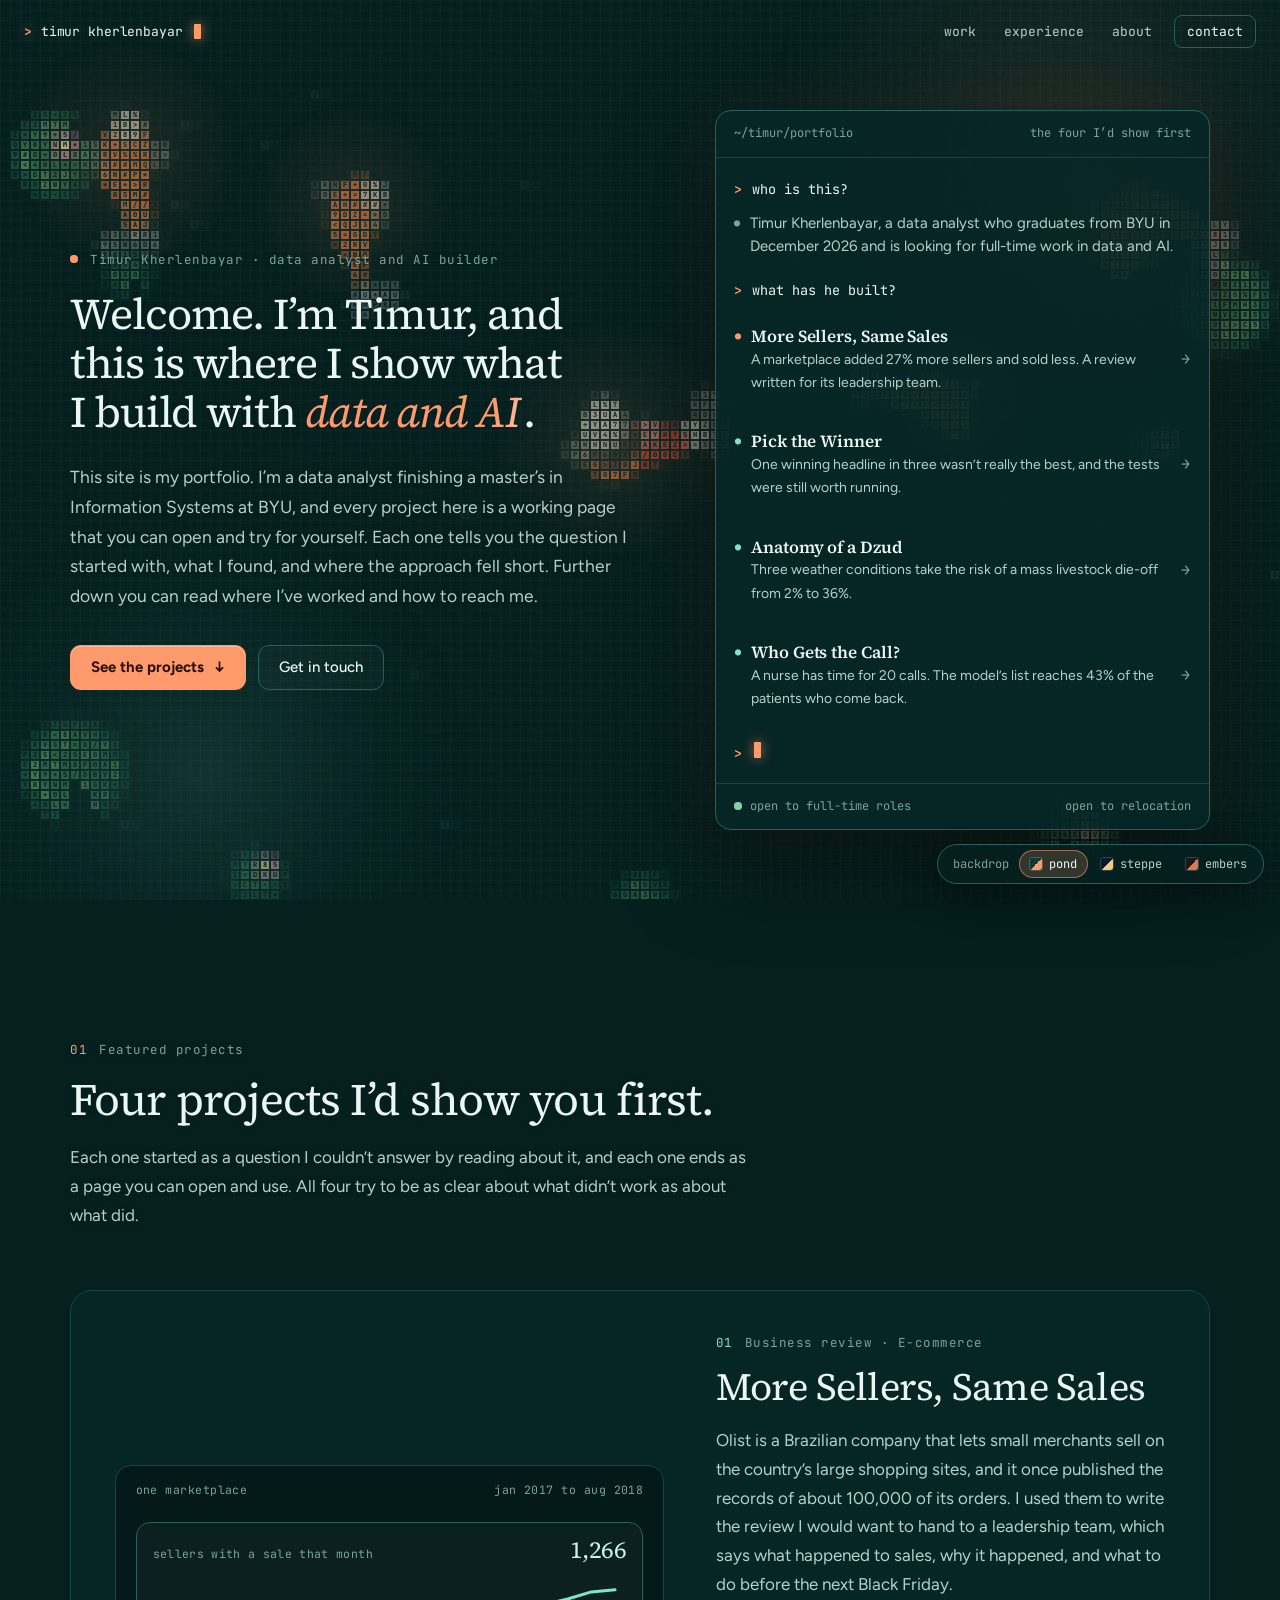
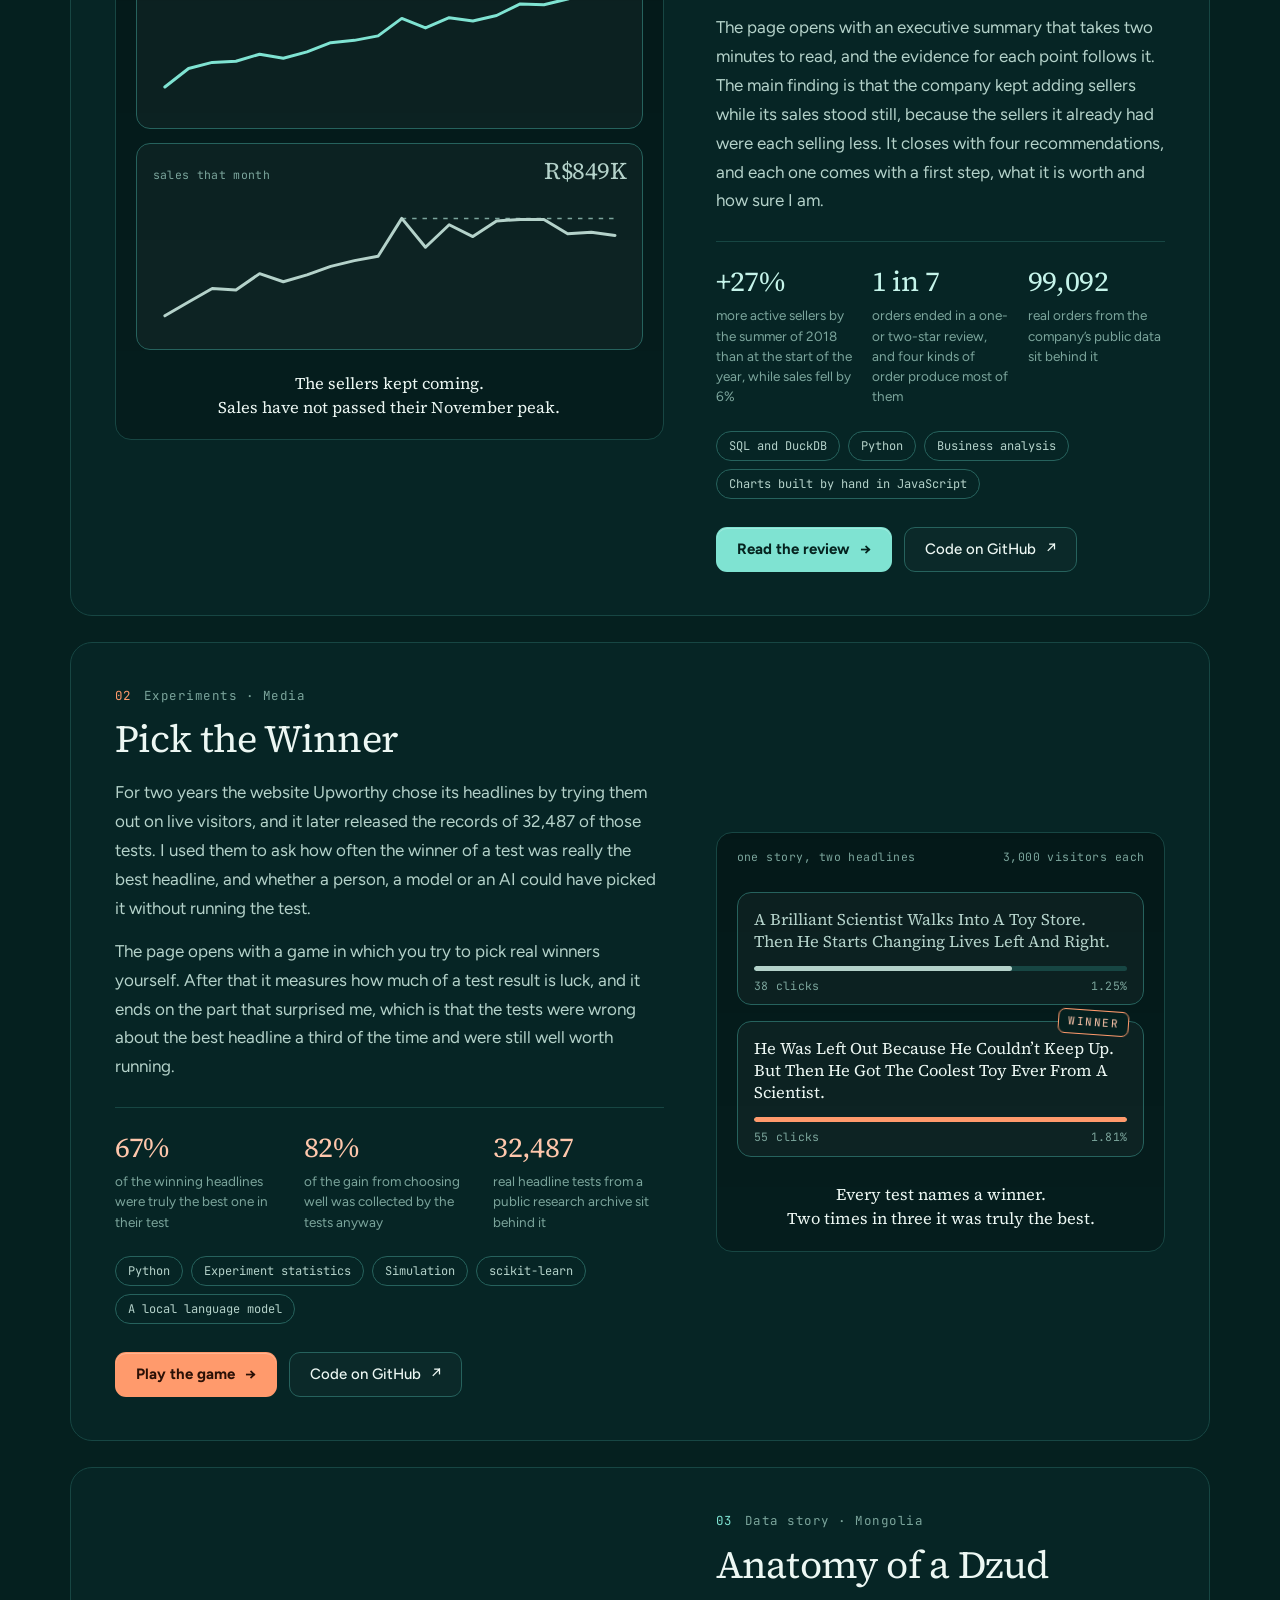
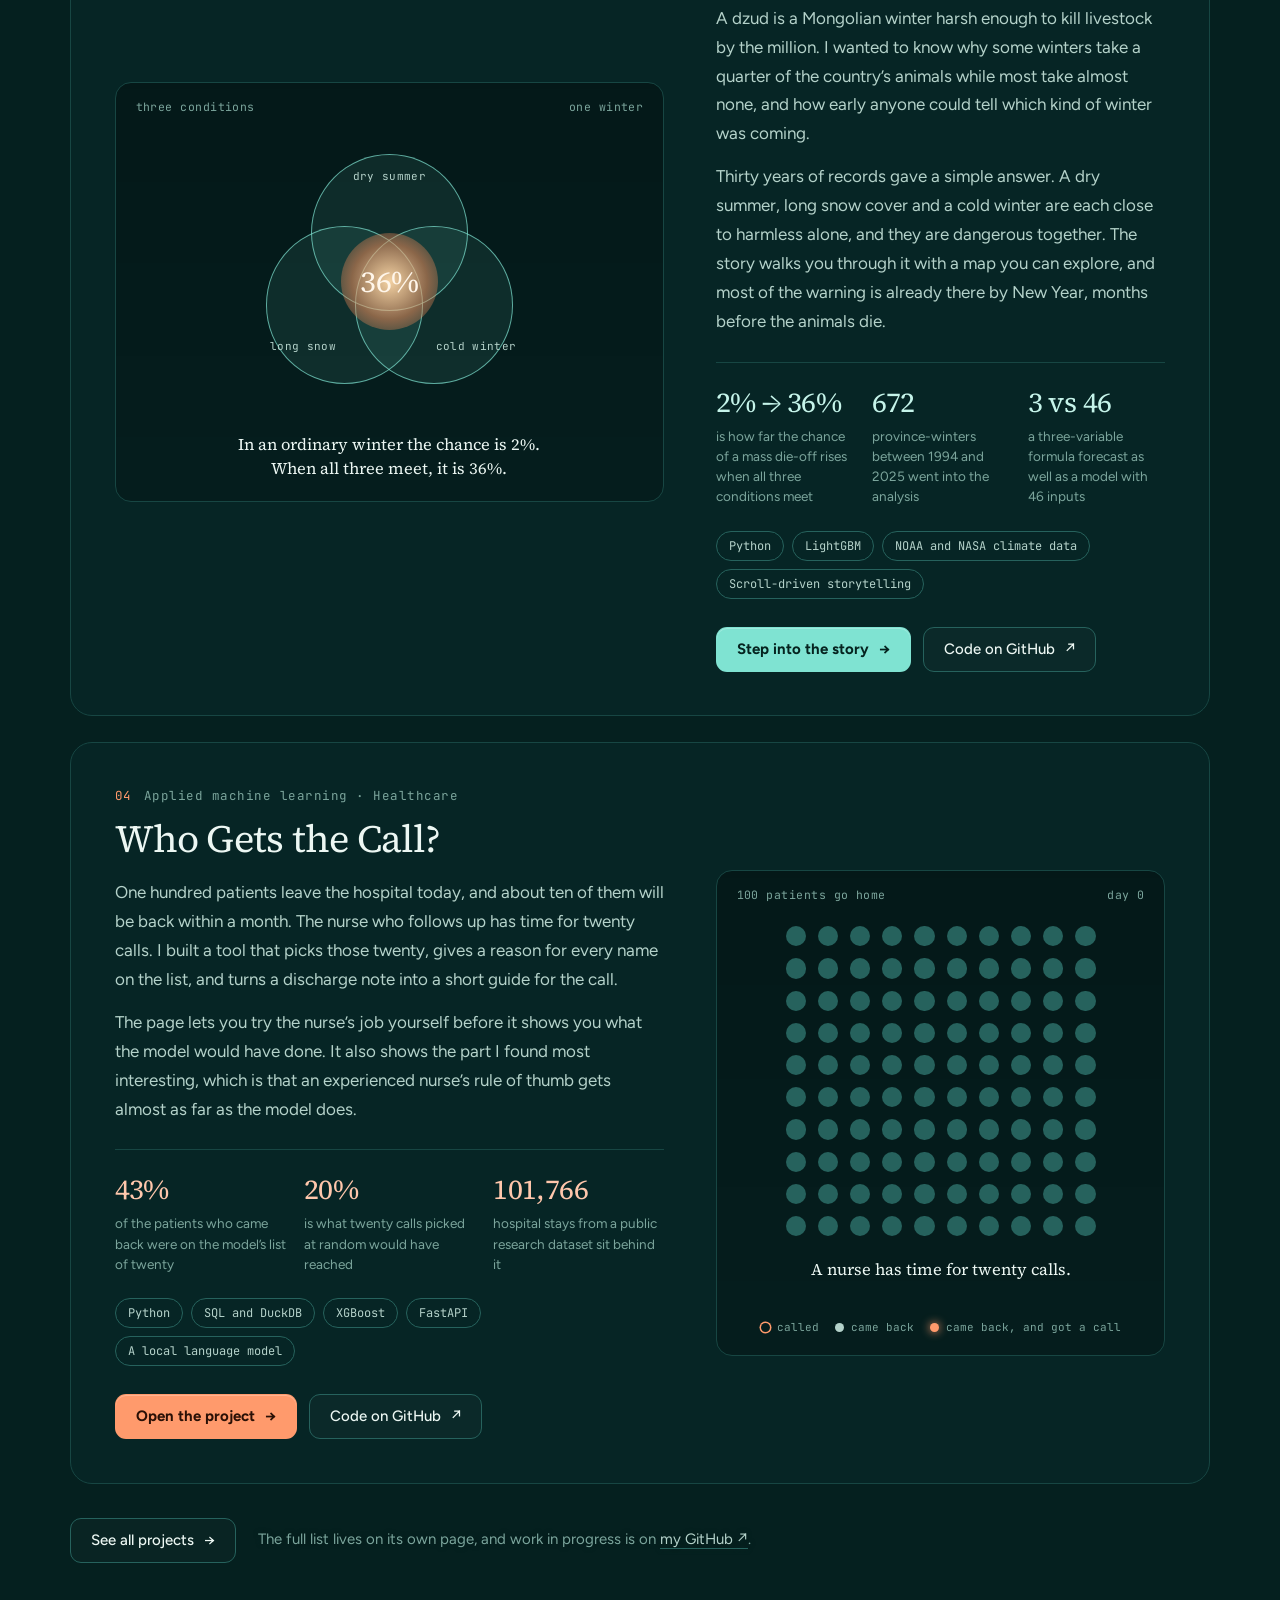
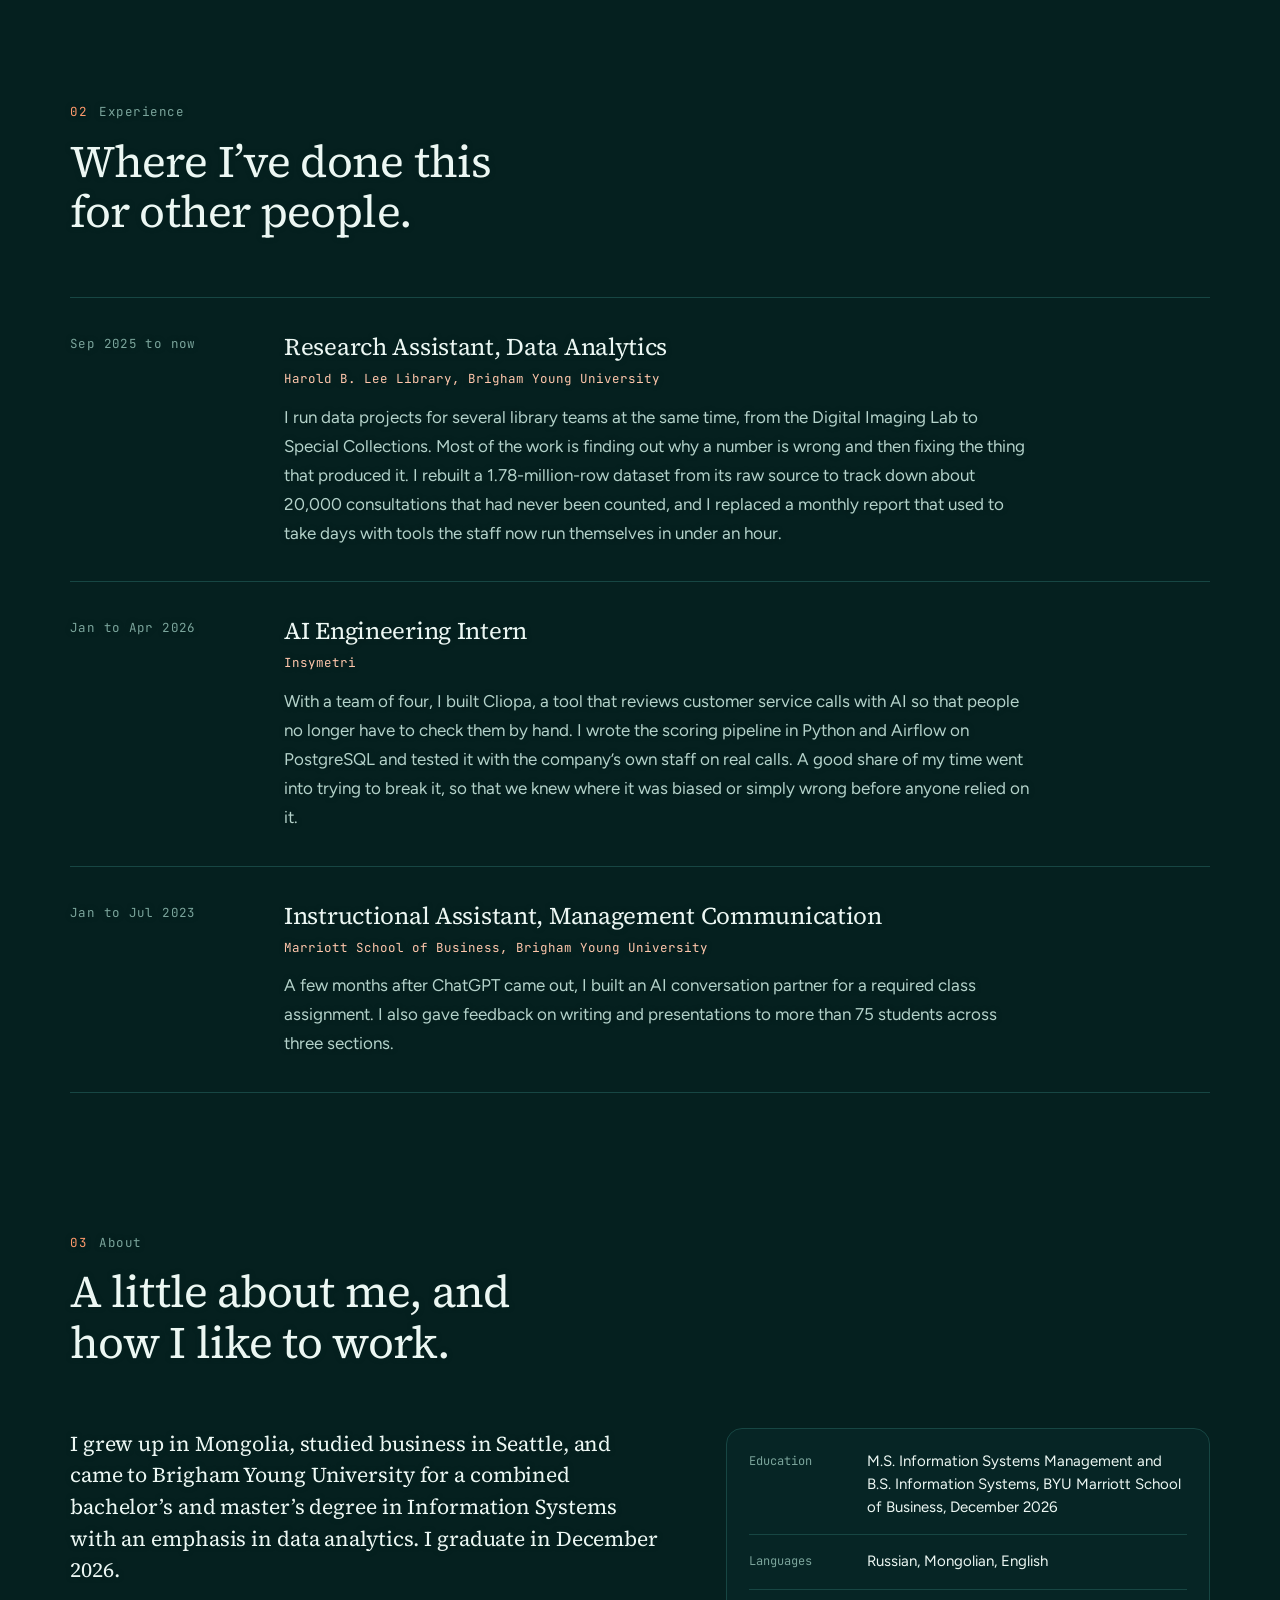
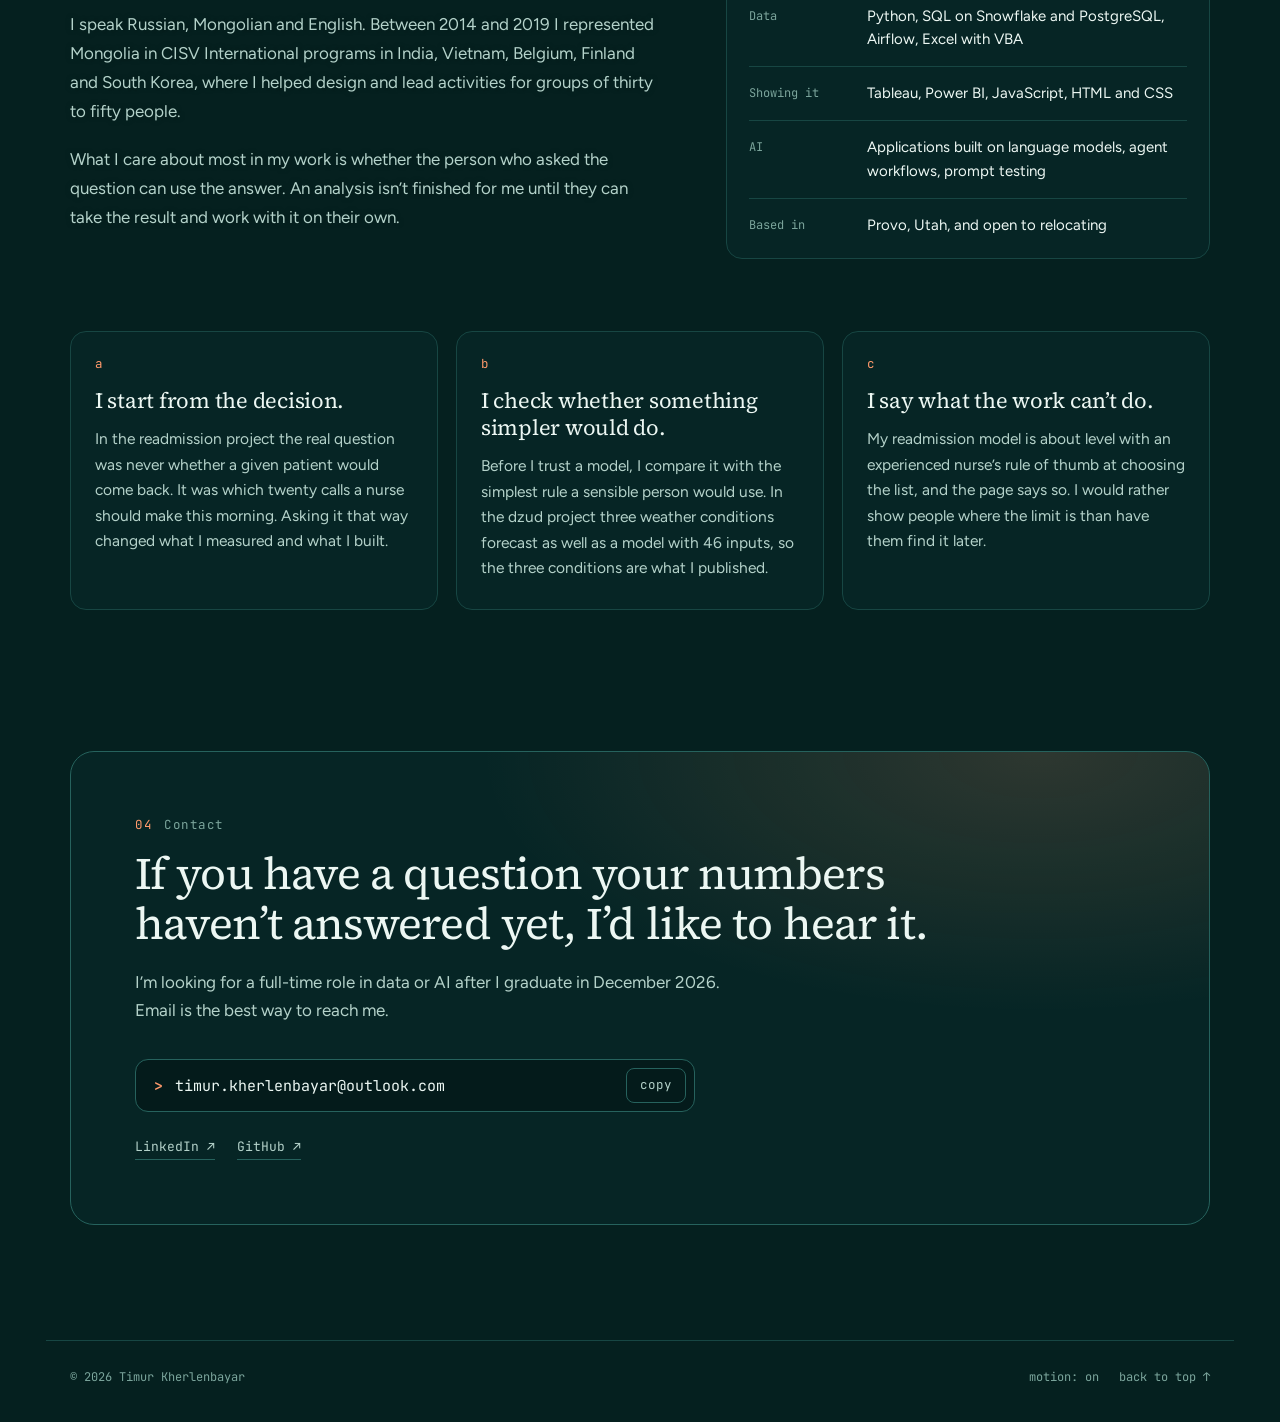
==== commit 5f77986a: "Group the projects page and add a shared look for new project pages The projects page now holds its " ====
--- a/index.html
+++ b/index.html
@@ -11,13 +11,13 @@
   <title>Timur Kherlenbayar — data and AI work</title>
   <link rel="icon" href="assets/favicon.svg" type="image/svg+xml">
   <link rel="stylesheet" href="assets/fonts/type-home.css?v=10">
-  <link rel="stylesheet" href="style.css?v=10">
+  <link rel="stylesheet" href="style.css?v=11">
   <script>
     document.documentElement.classList.add('js');
     try { var t = localStorage.getItem('tk-theme'); if (t) document.documentElement.dataset.theme = t; } catch (e) {}
   </script>
   <script src="backdrop.js?v=10" defer></script>
-  <script src="app.js?v=10" defer></script>
+  <script src="app.js?v=11" defer></script>
 </head>
 <body>
   <canvas id="field" aria-hidden="true"></canvas>
@@ -50,7 +50,7 @@
       <div class="term" data-spot>
         <div class="term-bar">
           <span>~/timur/portfolio</span>
-          <span class="term-meta">four projects, one person</span>
+          <span class="term-meta">the four I’d show first</span>
         </div>
         <div class="term-body">
           <p class="t-cmd" style="--n:12;--d:.5s"><b aria-hidden="true">&gt;</b><span>who is this?</span></p>
--- a/style.css
+++ b/style.css
@@ -273,6 +273,29 @@
 a.card:hover .card-go span { transform: translateX(4px); }
 .card.ghost { border-style: dashed; background: color-mix(in srgb, var(--panel) 55%, transparent); justify-content: center; min-height: 220px; }
 .card.ghost .card-title { margin-top: 18px; font-size: 1.3rem; color: var(--ink-2); }
+/* A smaller card for work that has no page of its own: no headline number, and it may link out. */
+.card.compact { padding: 20px 20px 22px; }
+.card.compact .card-title { font-size: 1.28rem; margin-top: 16px; }
+.card.compact .card-tags { margin-bottom: 18px; }
+
+/* The projects page is split into groups. Each group is a <section class="group"> with its own
+   heading and card grid; app.js adds the filter chips once there are two groups or more. */
+.groups { padding-bottom: clamp(70px, 10vw, 130px); }
+.group + .group { margin-top: clamp(64px, 8vw, 104px); }
+.groups .cards { padding-bottom: 0; }
+.group-head { display: grid; grid-template-columns: minmax(0, 1fr) auto; align-items: end; gap: 8px 24px; margin-bottom: 26px; padding-bottom: 18px; border-bottom: 1px solid var(--line); text-shadow: 0 0 5px var(--bg); }
+.group-head h2 { font: 400 clamp(1.5rem, 2.4vw, 1.95rem)/1.2 var(--serif); letter-spacing: -.015em; margin-top: 12px; }
+.group-head > p:not(.label):not(.group-count) { grid-column: 1 / -1; color: var(--ink-2); max-width: 44em; font-size: 15.5px; }
+.group-count { font: 400 12px/1 var(--mono); color: var(--mute); white-space: nowrap; }
+.filters { display: flex; flex-wrap: wrap; gap: 8px; margin: 0 0 clamp(34px, 5vw, 52px); }
+.filters[hidden] { display: none; }
+.filters button { display: inline-flex; align-items: center; gap: 8px; font: 400 12.5px/1 var(--mono); color: var(--ink-2); border: 1px solid var(--line-2); border-radius: 999px; padding: 10px 14px; background: color-mix(in srgb, var(--bg) 80%, transparent); transition: color .2s, border-color .2s, background .2s; }
+.filters button i { font-style: normal; color: var(--mute); }
+.filters button:hover { color: var(--ink); border-color: var(--ink-2); }
+.filters button[aria-pressed="true"] { color: var(--ink); border-color: color-mix(in srgb, var(--accent) 60%, transparent); background: color-mix(in srgb, var(--accent) 16%, var(--bg)); }
+.filters button[aria-pressed="true"] i { color: var(--accent-2); }
+.group[hidden] { display: none; }
+.later { margin-top: clamp(54px, 7vw, 90px); }
 
 /* ---------- experience ---------- */
 .timeline { border-top: 1px solid var(--line); }
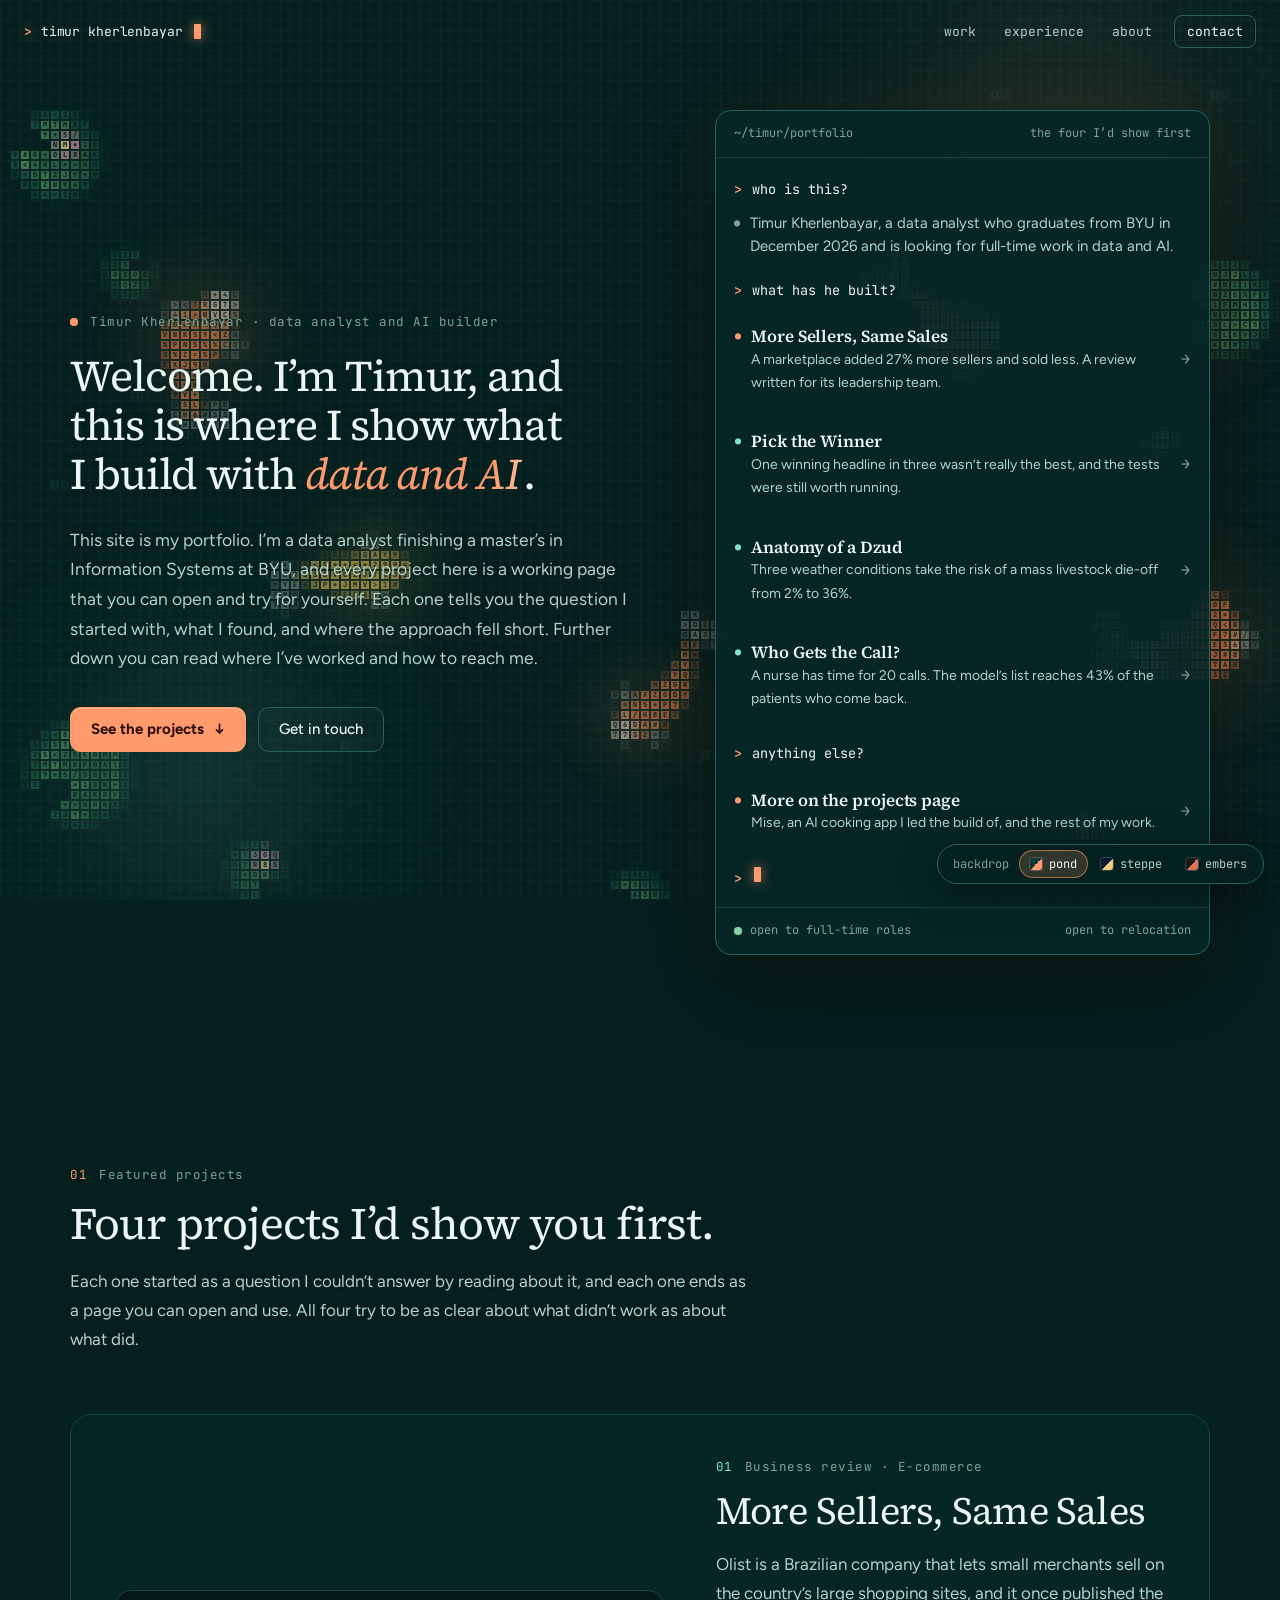
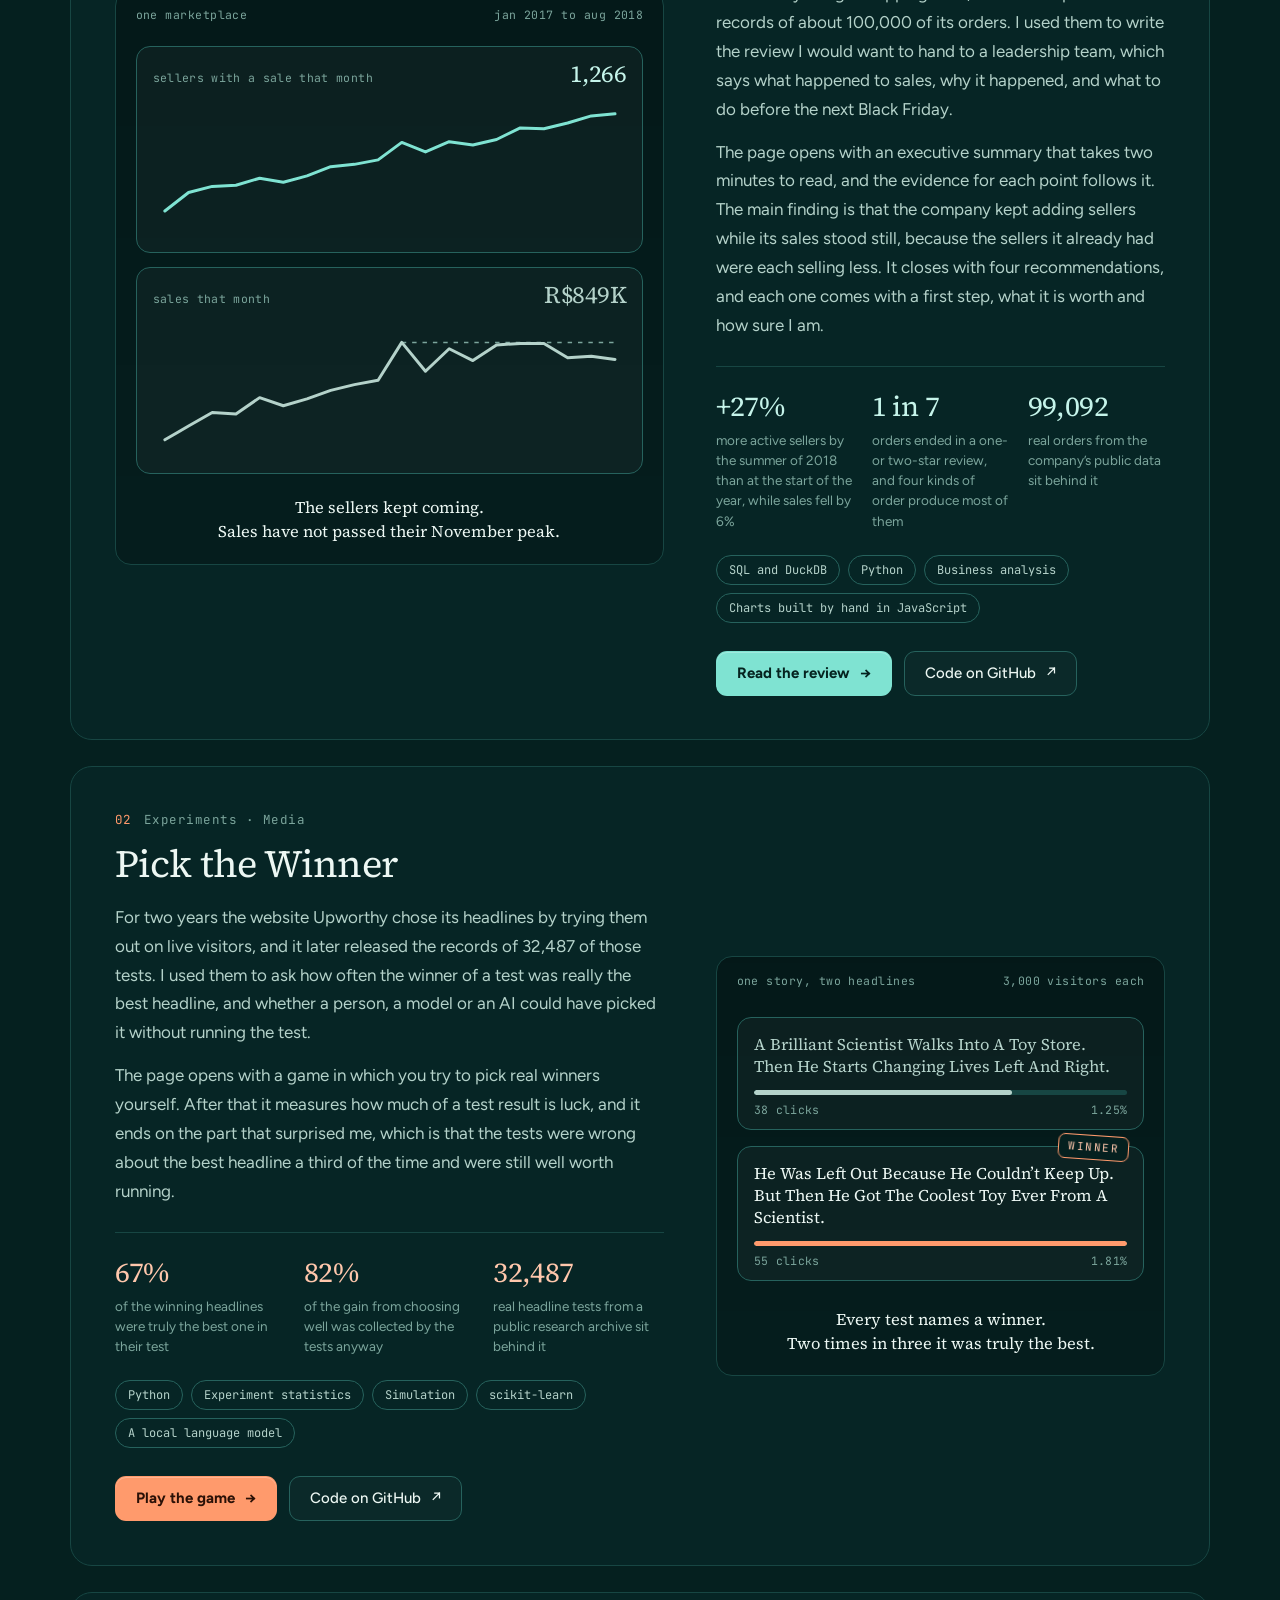
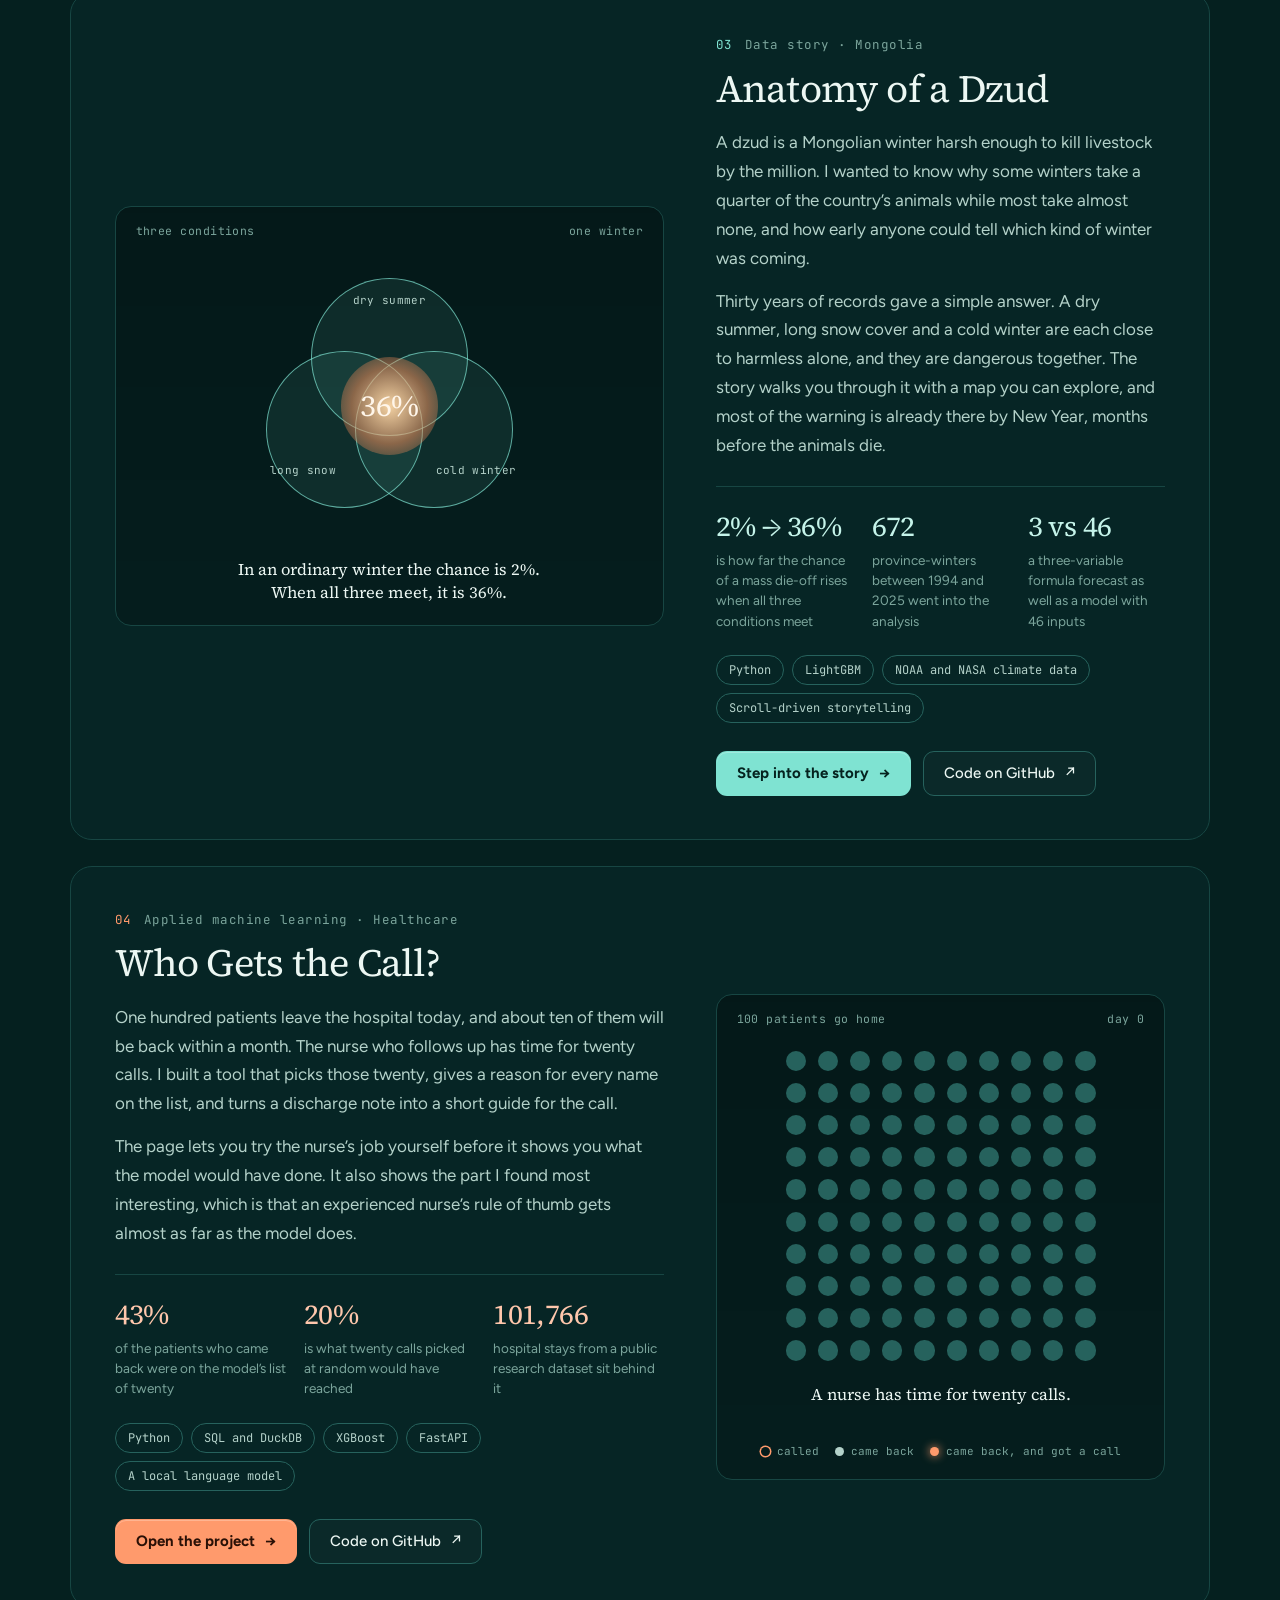
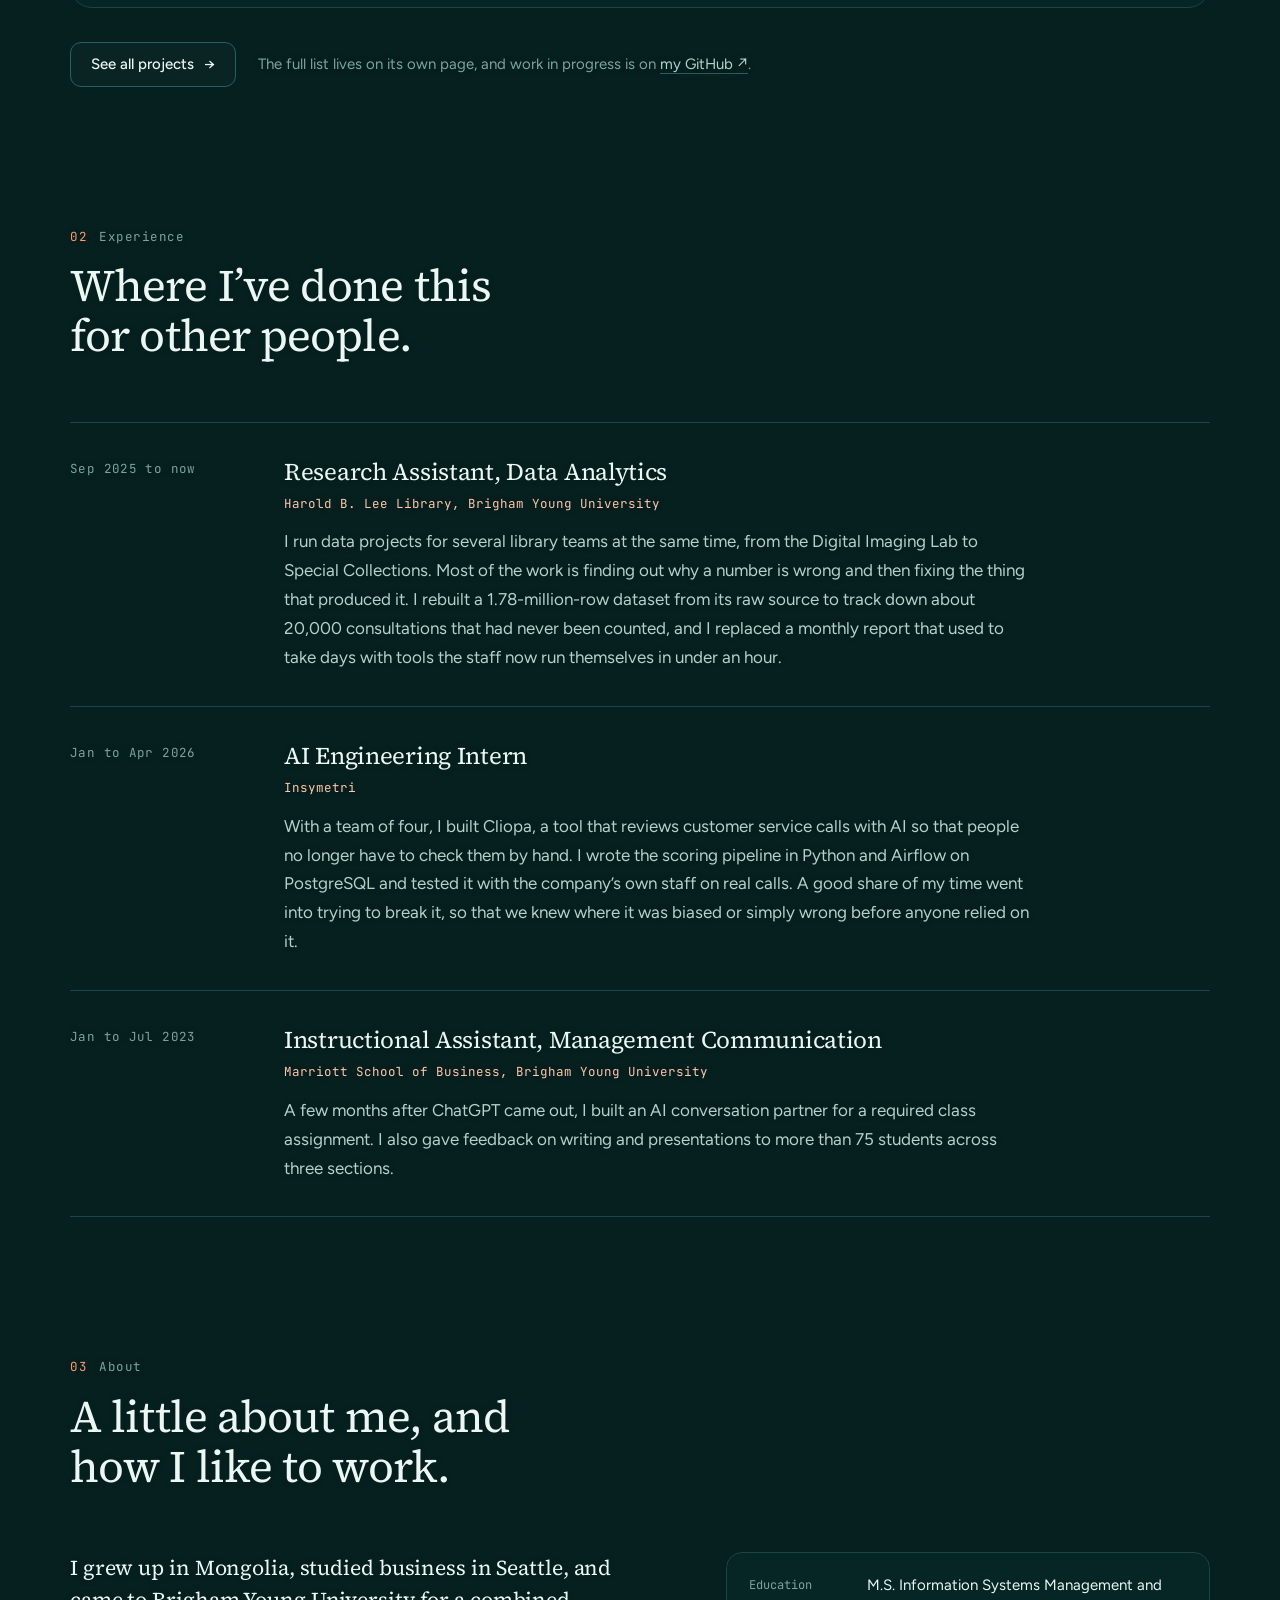
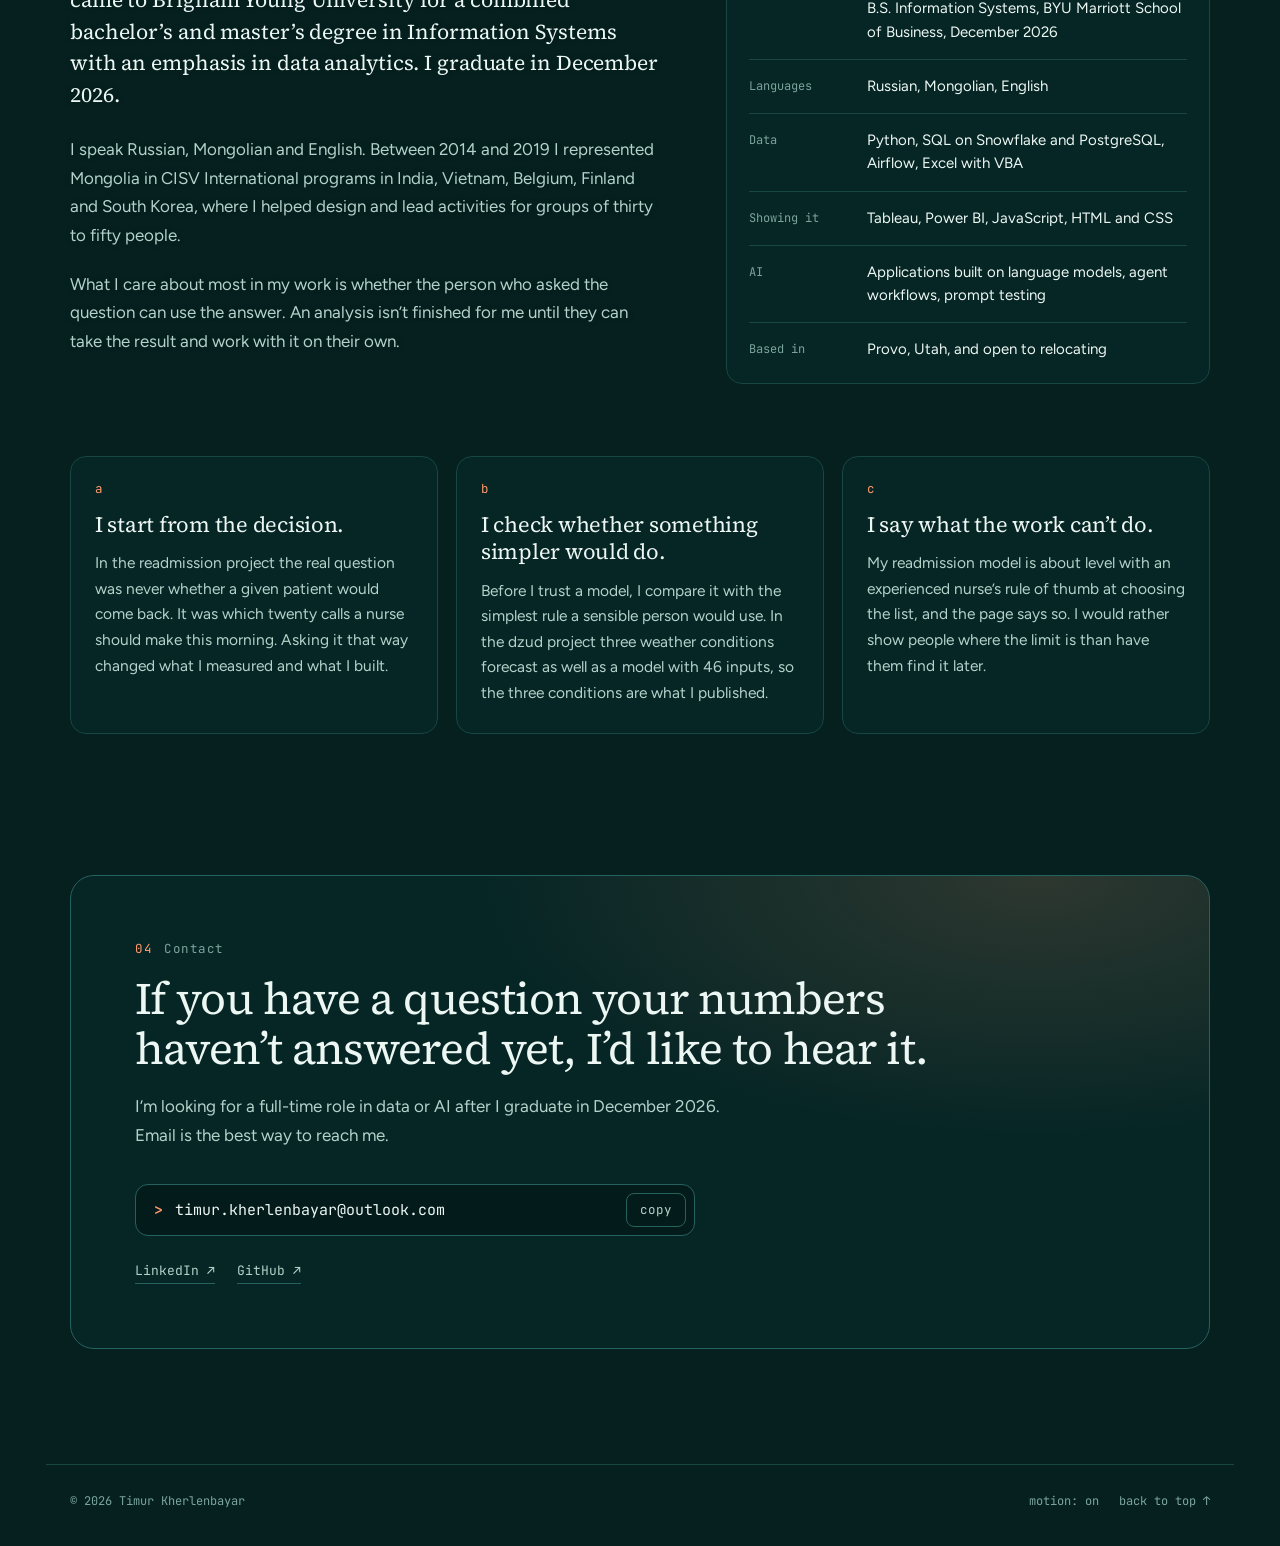
==== commit e7447763: "Add the Mise project page Mise is the AI cooking app our team built for Applied AI Projects. The pag" ====
--- a/index.html
+++ b/index.html
@@ -79,7 +79,14 @@
           </a>
 
 
-          <p class="t-cmd t-idle" style="--d:5.8s"><b aria-hidden="true">&gt;</b><span class="caret" aria-hidden="true"></span></p>
+          <p class="t-cmd" style="--n:14;--d:5.6s"><b aria-hidden="true">&gt;</b><span>anything else?</span></p>
+          <a class="t-row t-more" style="--d:6.5s" href="projects/">
+            <i aria-hidden="true">●</i>
+            <span><strong>More on the projects page</strong><em>Mise, an AI cooking app I led the build of, and the rest of my work.</em></span>
+            <u aria-hidden="true">→</u>
+          </a>
+
+          <p class="t-cmd t-idle" style="--d:7.2s"><b aria-hidden="true">&gt;</b><span class="caret" aria-hidden="true"></span></p>
         </div>
         <div class="term-status"><span><span class="pulse ok" aria-hidden="true"></span>open to full-time roles</span><span>open to relocation</span></div>
       </div>
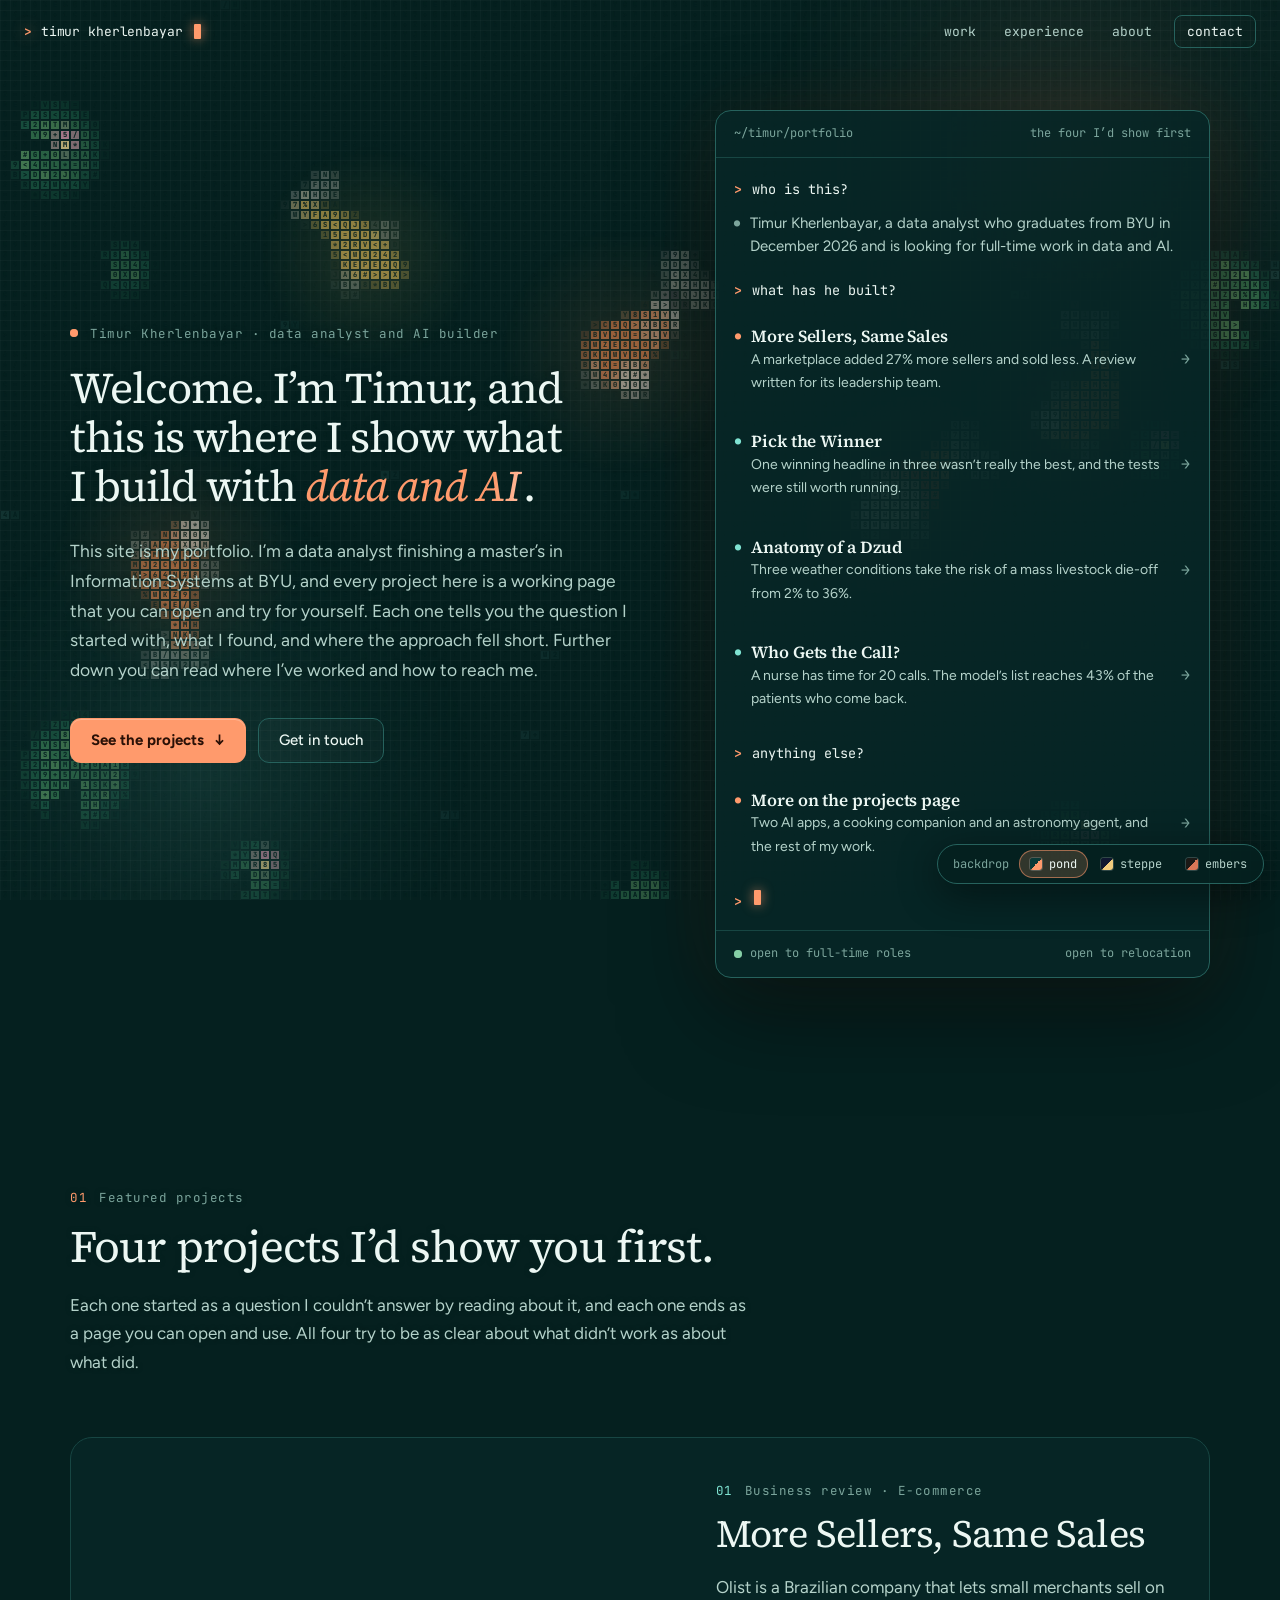
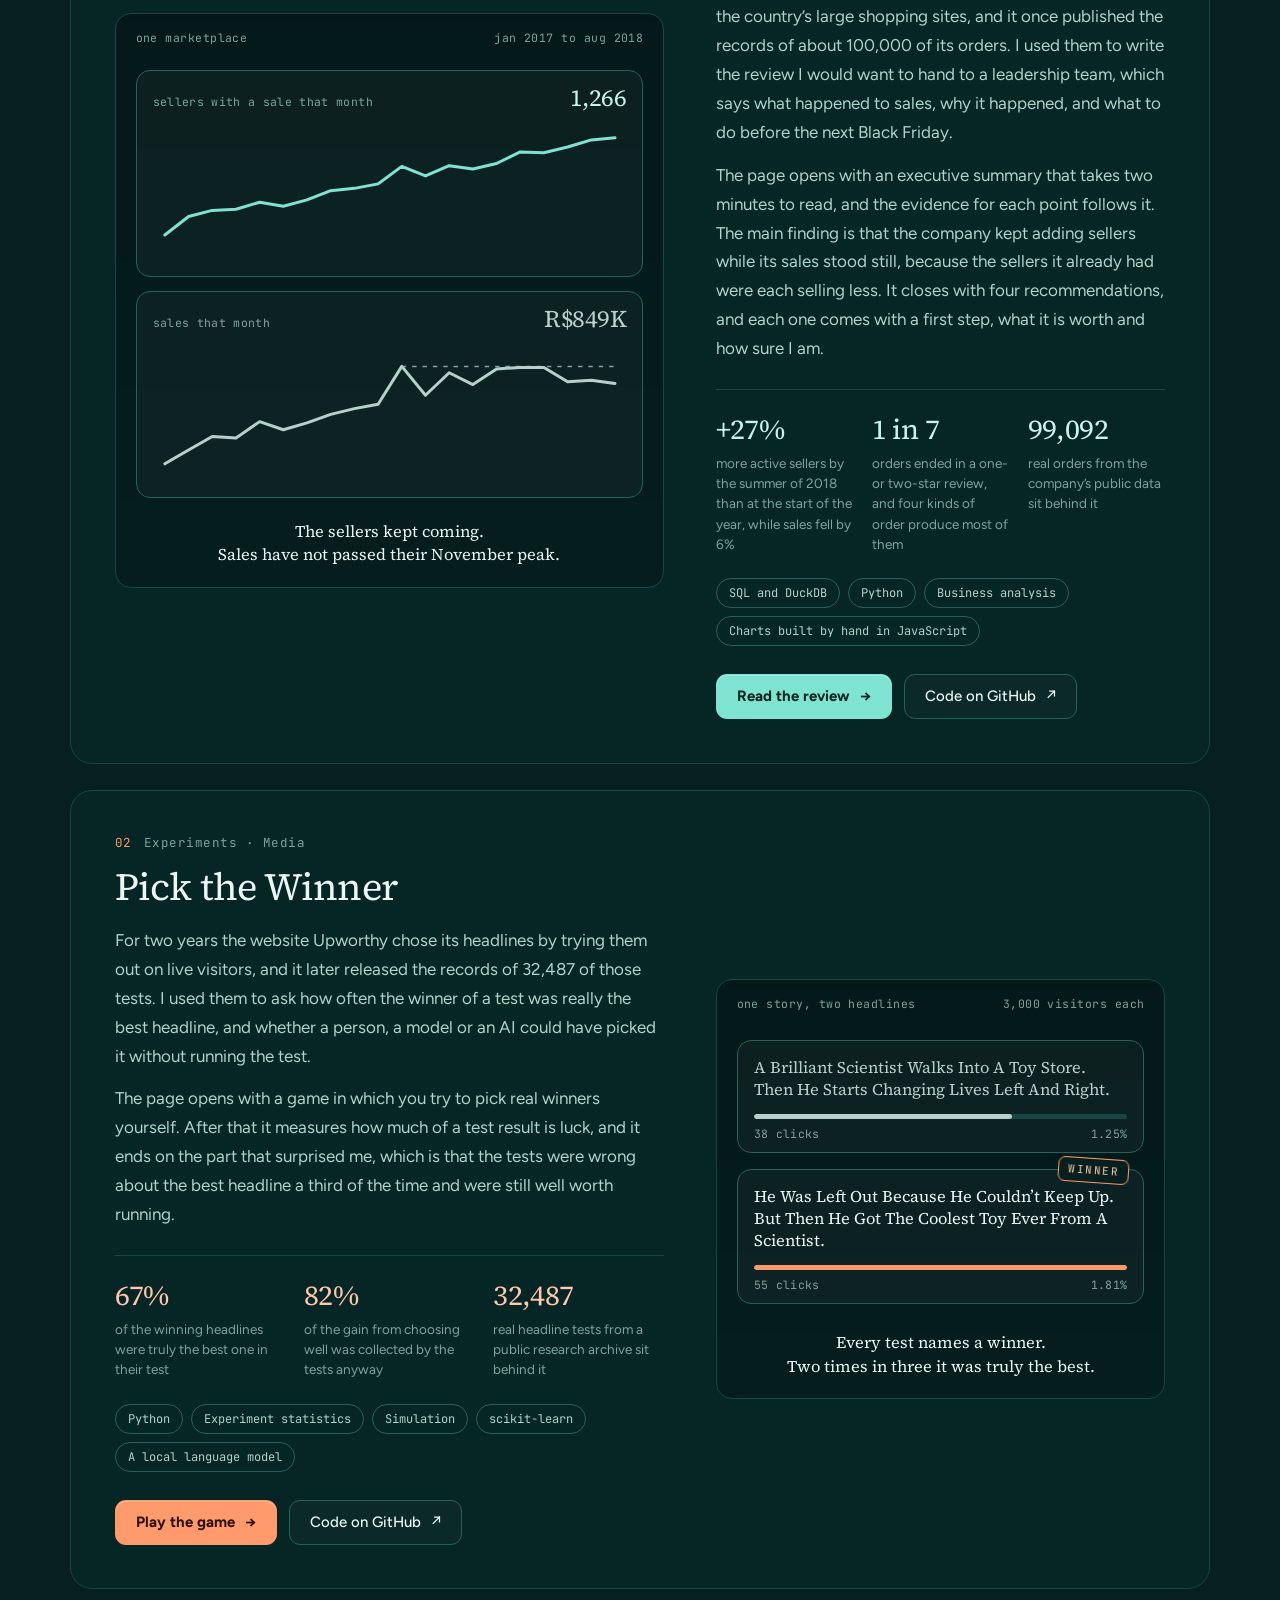
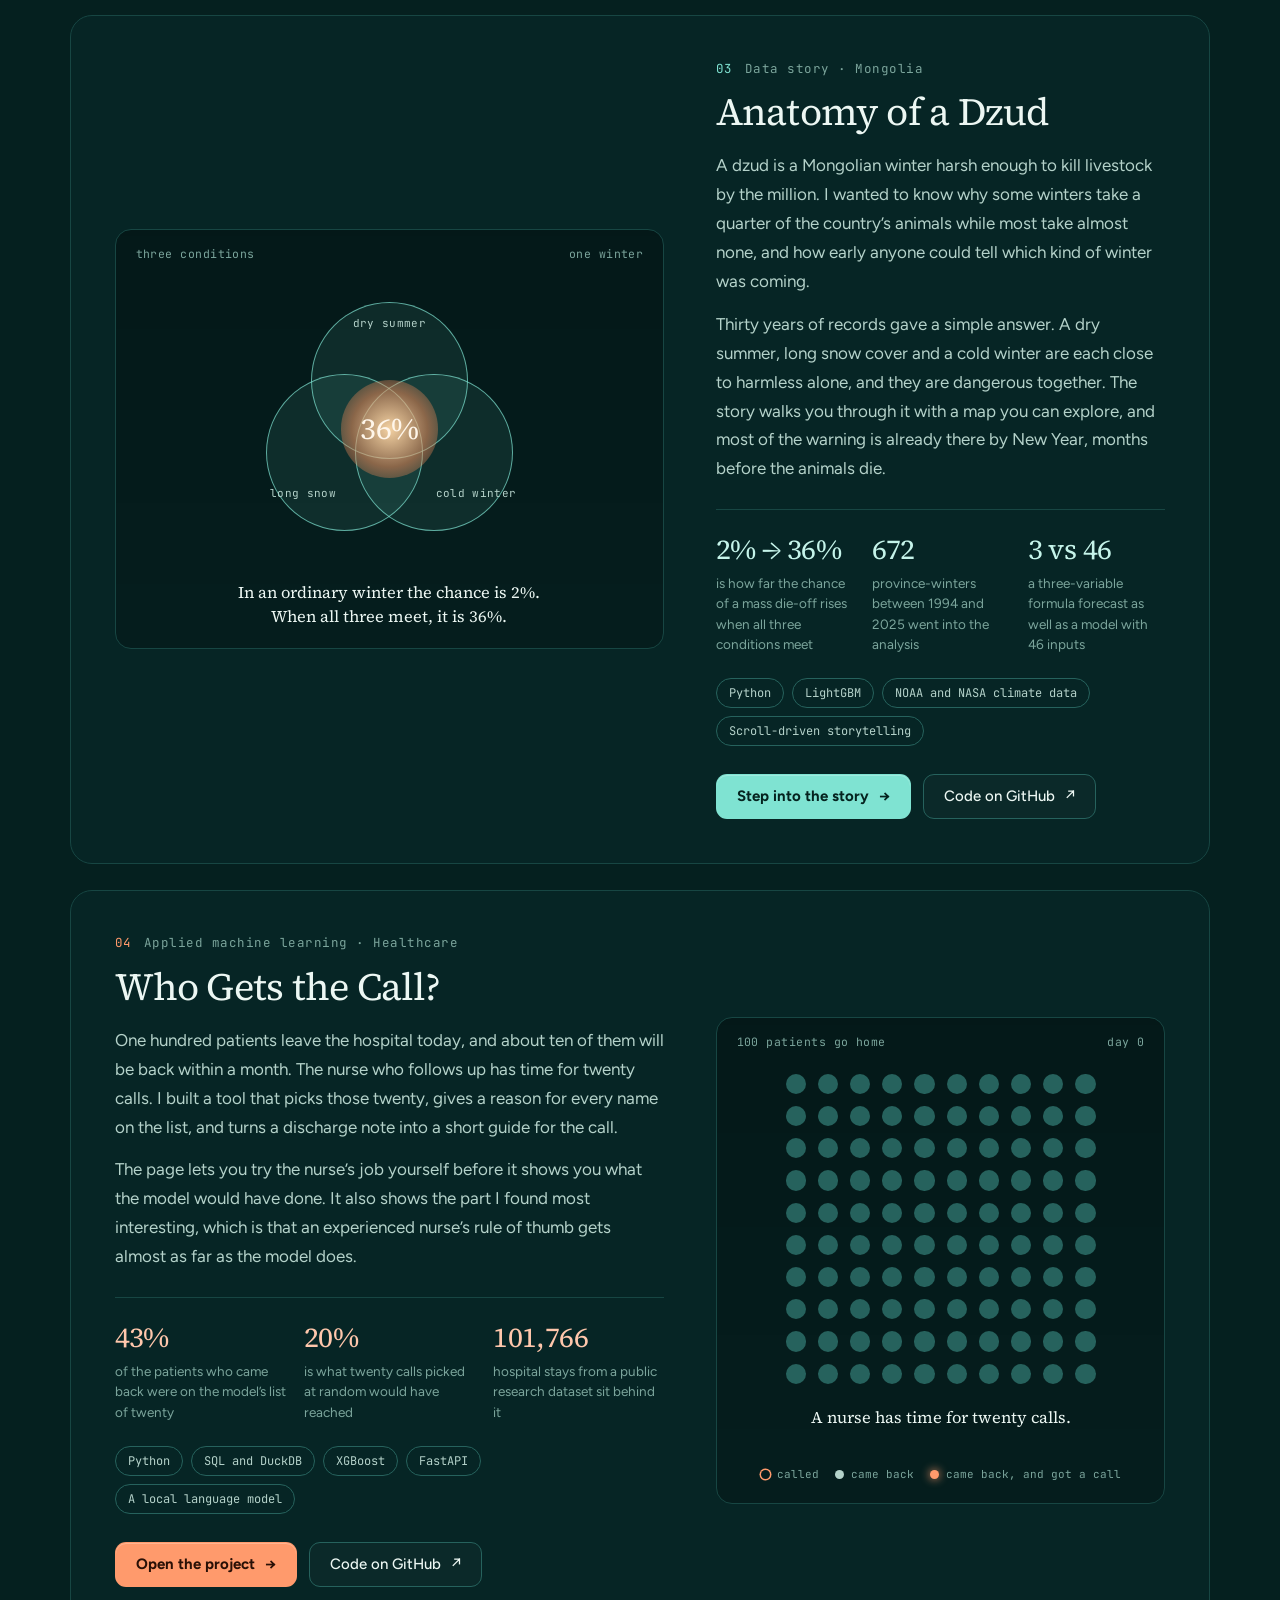
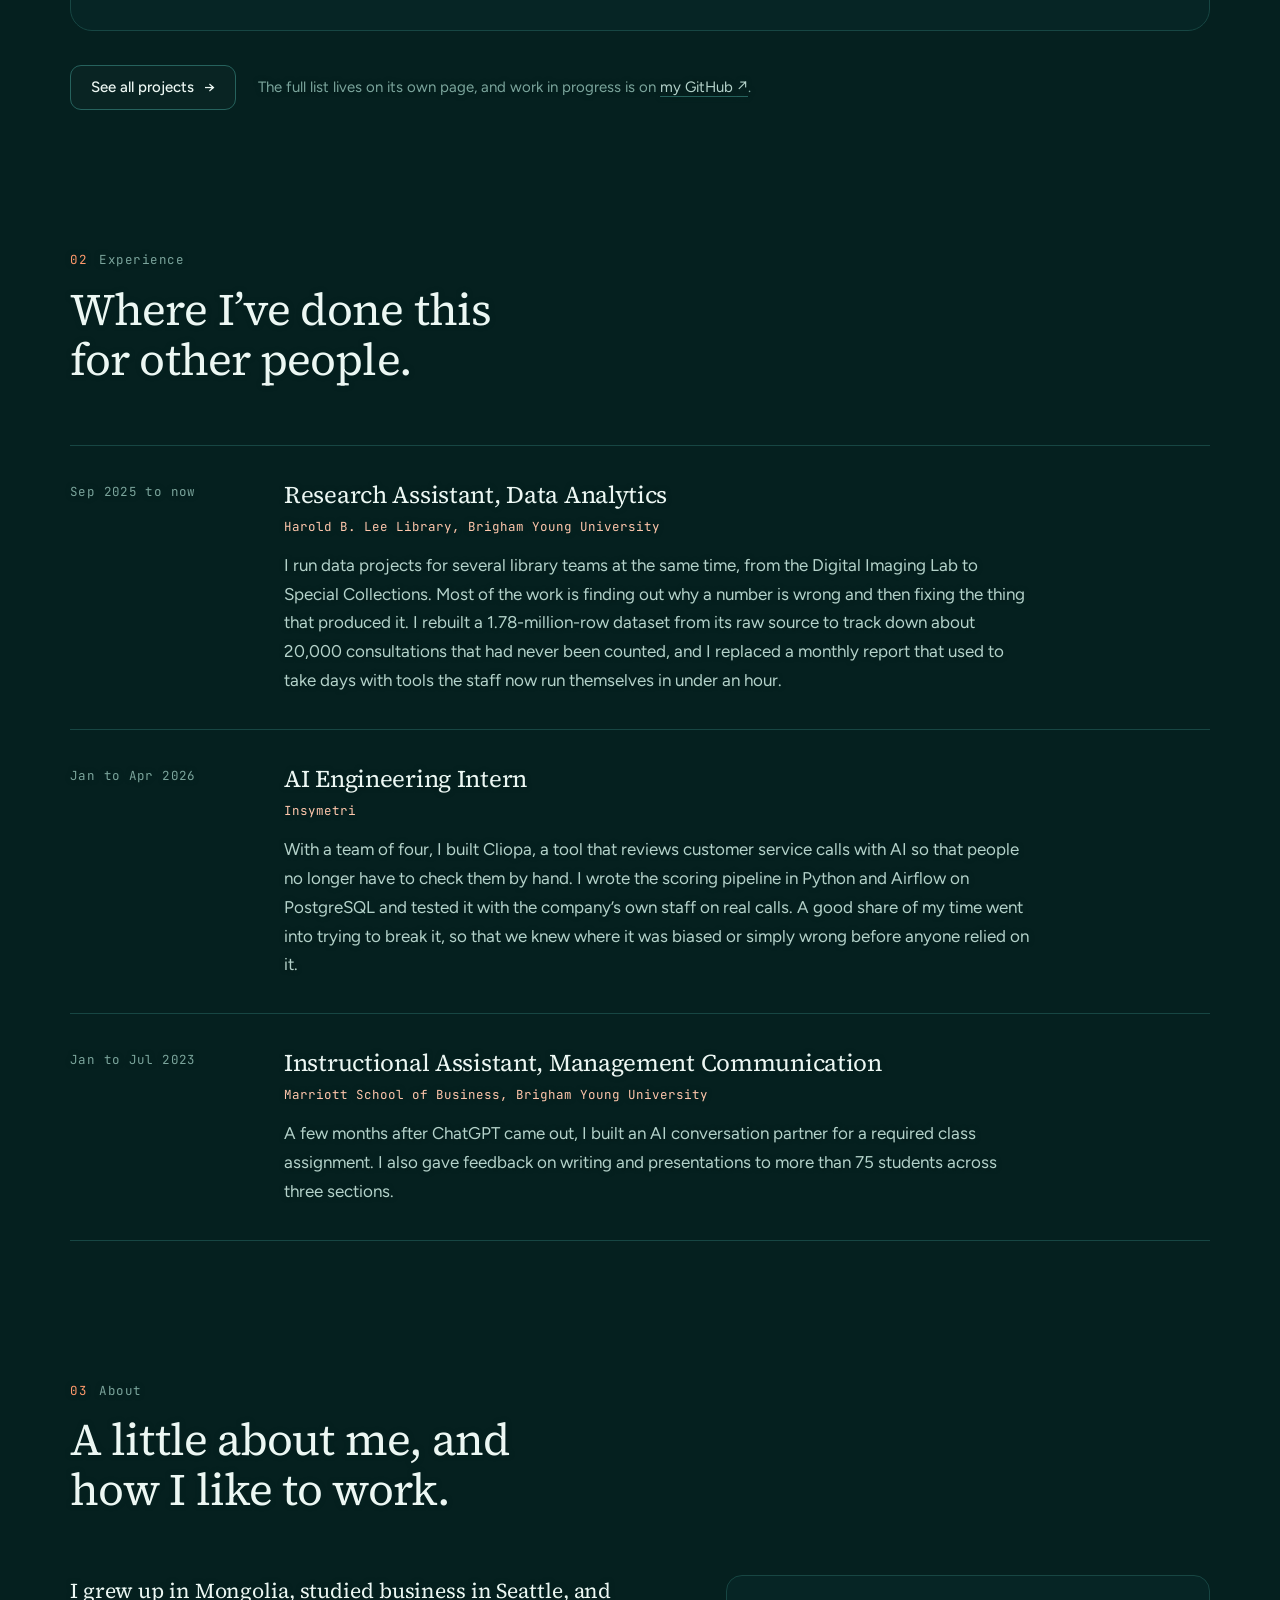
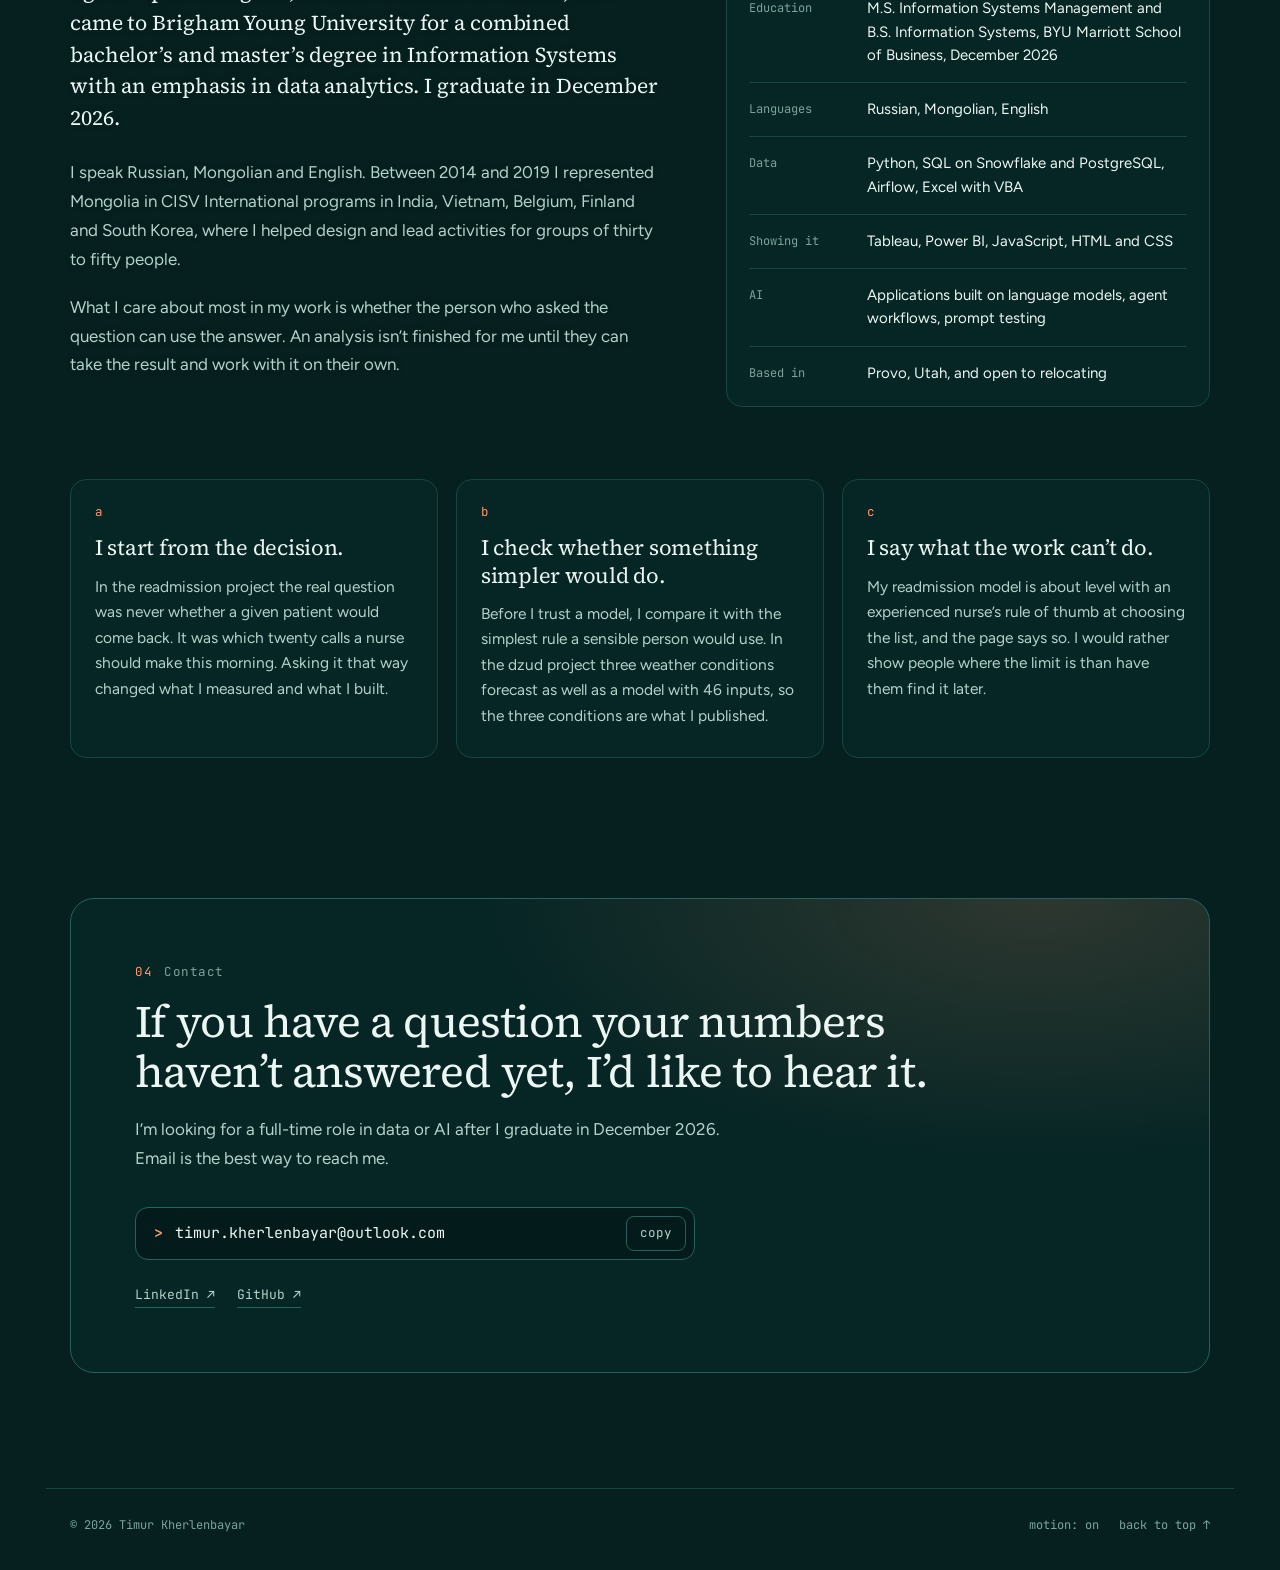
==== commit cf62274f: "Add the AstroQuery project page AstroQuery is an astronomy agent built alone on LangChain.js that pi" ====
--- a/index.html
+++ b/index.html
@@ -82,7 +82,7 @@
           <p class="t-cmd" style="--n:14;--d:5.6s"><b aria-hidden="true">&gt;</b><span>anything else?</span></p>
           <a class="t-row t-more" style="--d:6.5s" href="projects/">
             <i aria-hidden="true">●</i>
-            <span><strong>More on the projects page</strong><em>Mise, an AI cooking app I led the build of, and the rest of my work.</em></span>
+            <span><strong>More on the projects page</strong><em>Two AI apps, a cooking companion and an astronomy agent, and the rest of my work.</em></span>
             <u aria-hidden="true">→</u>
           </a>
 
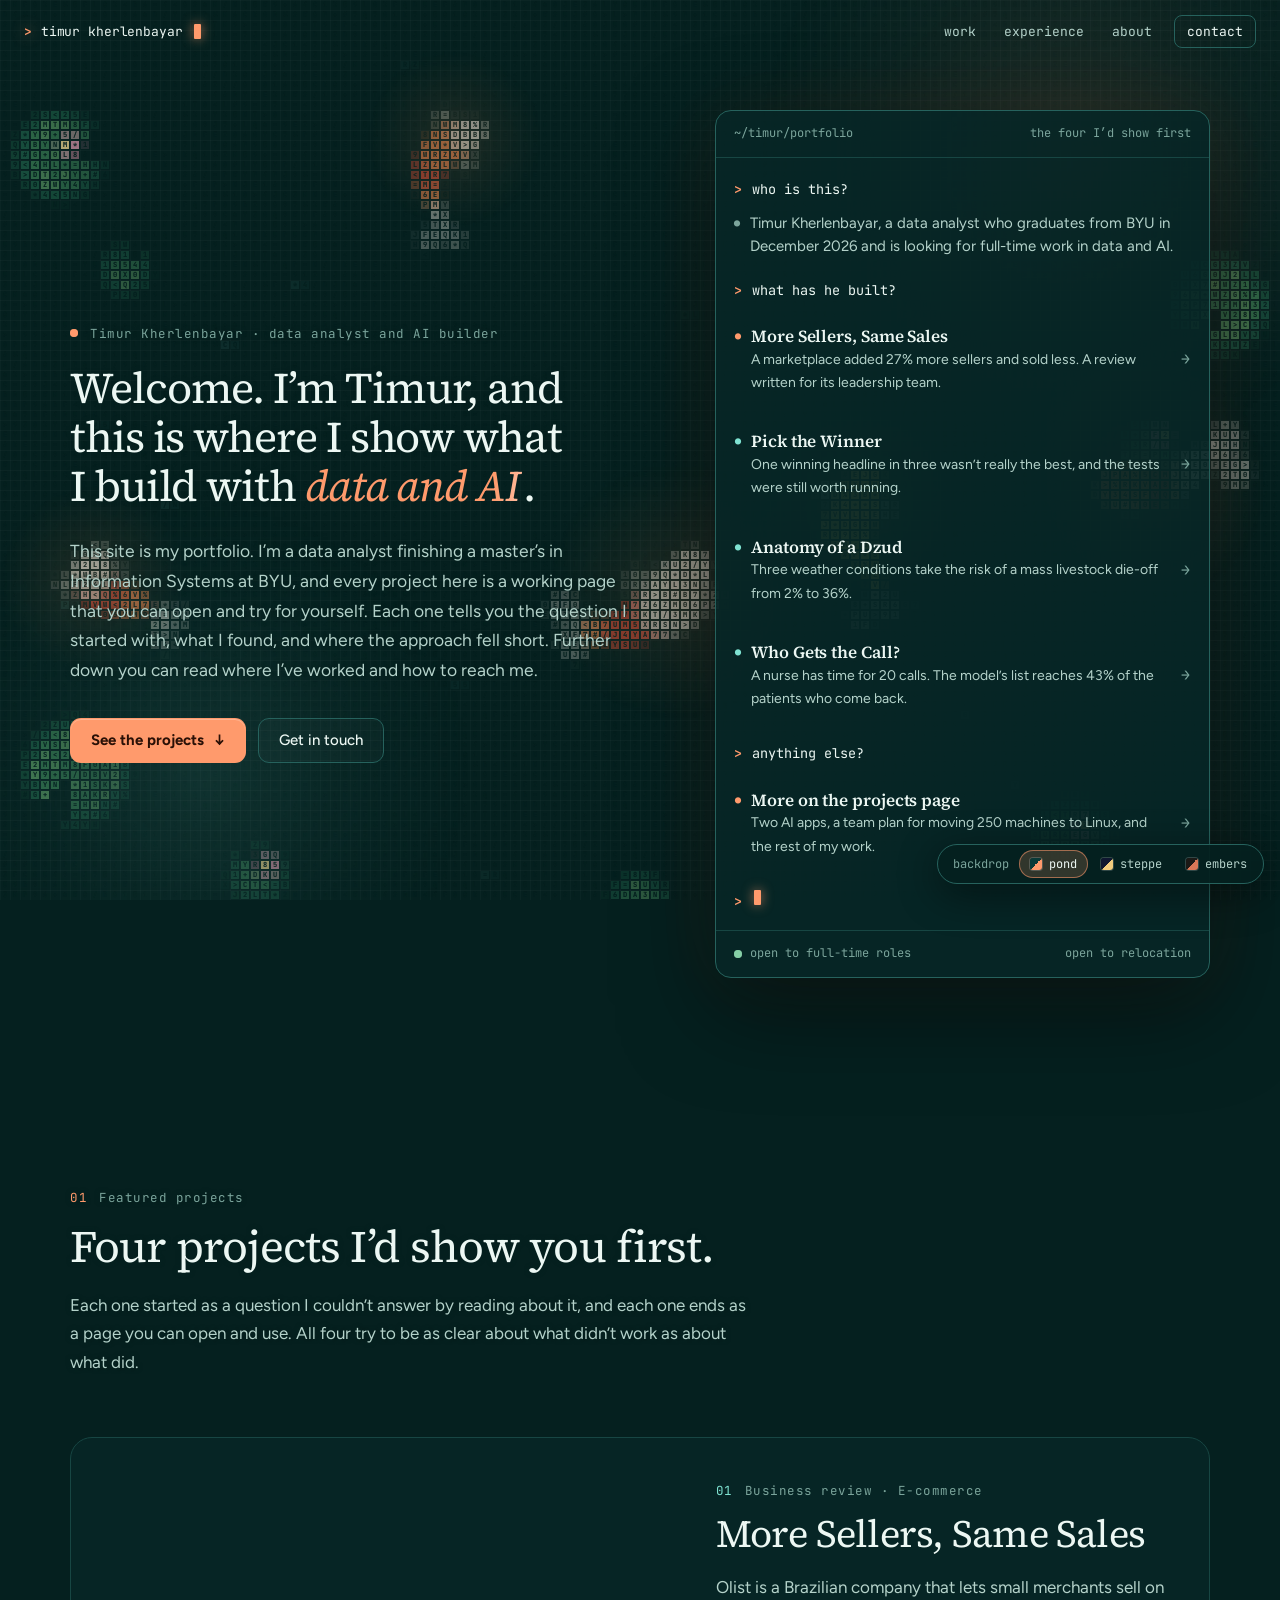
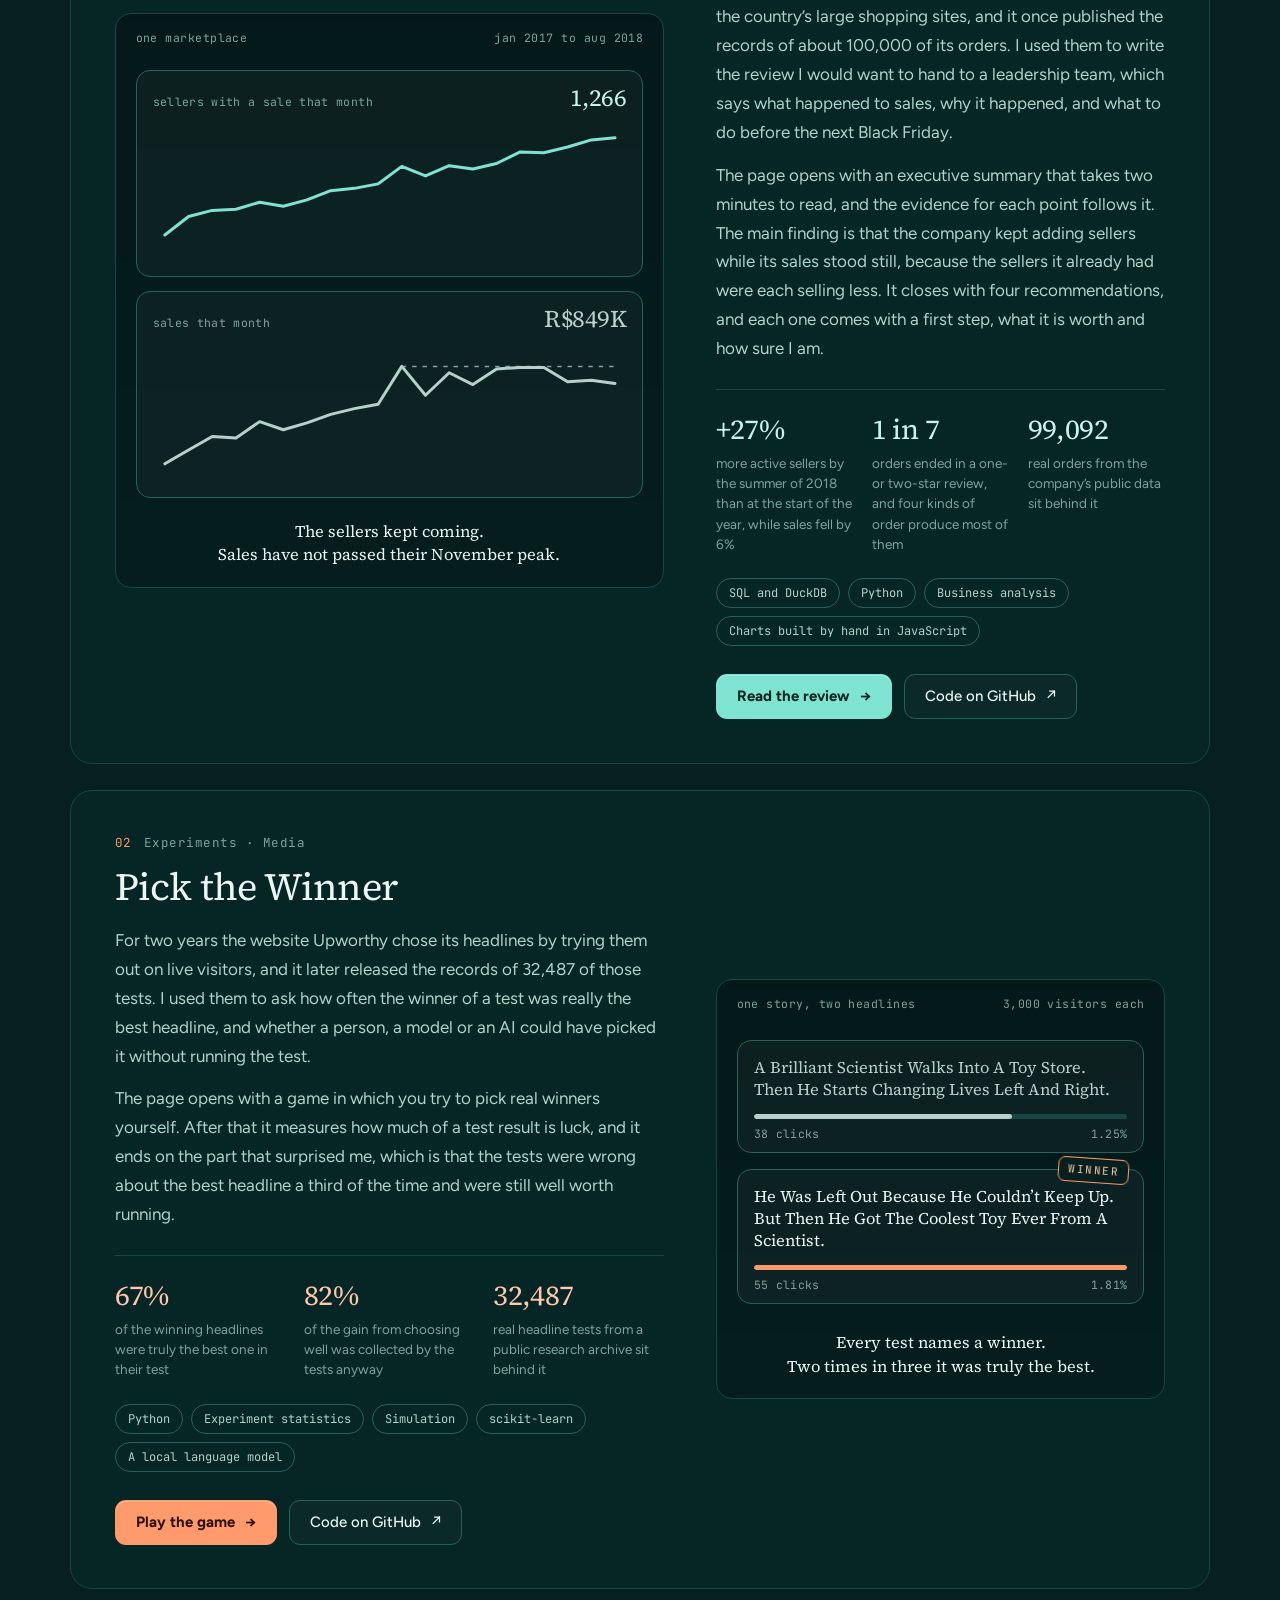
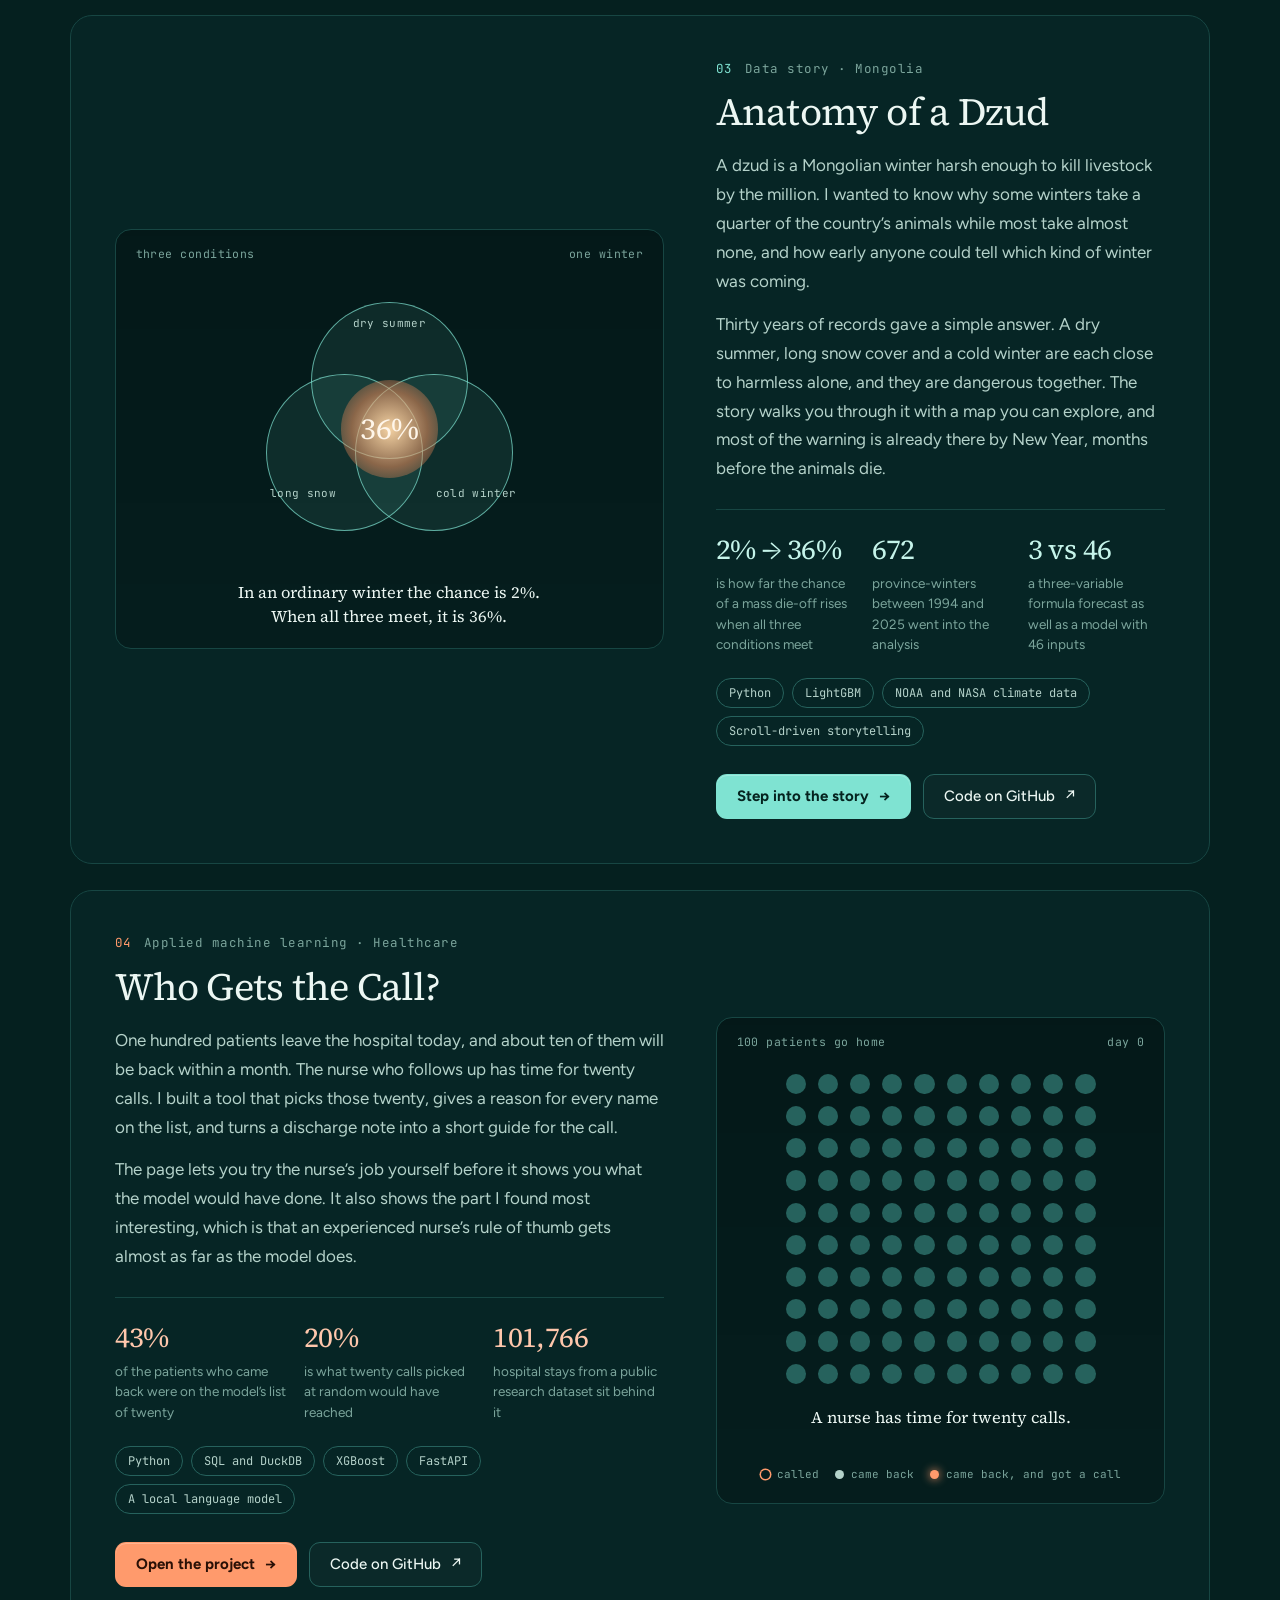
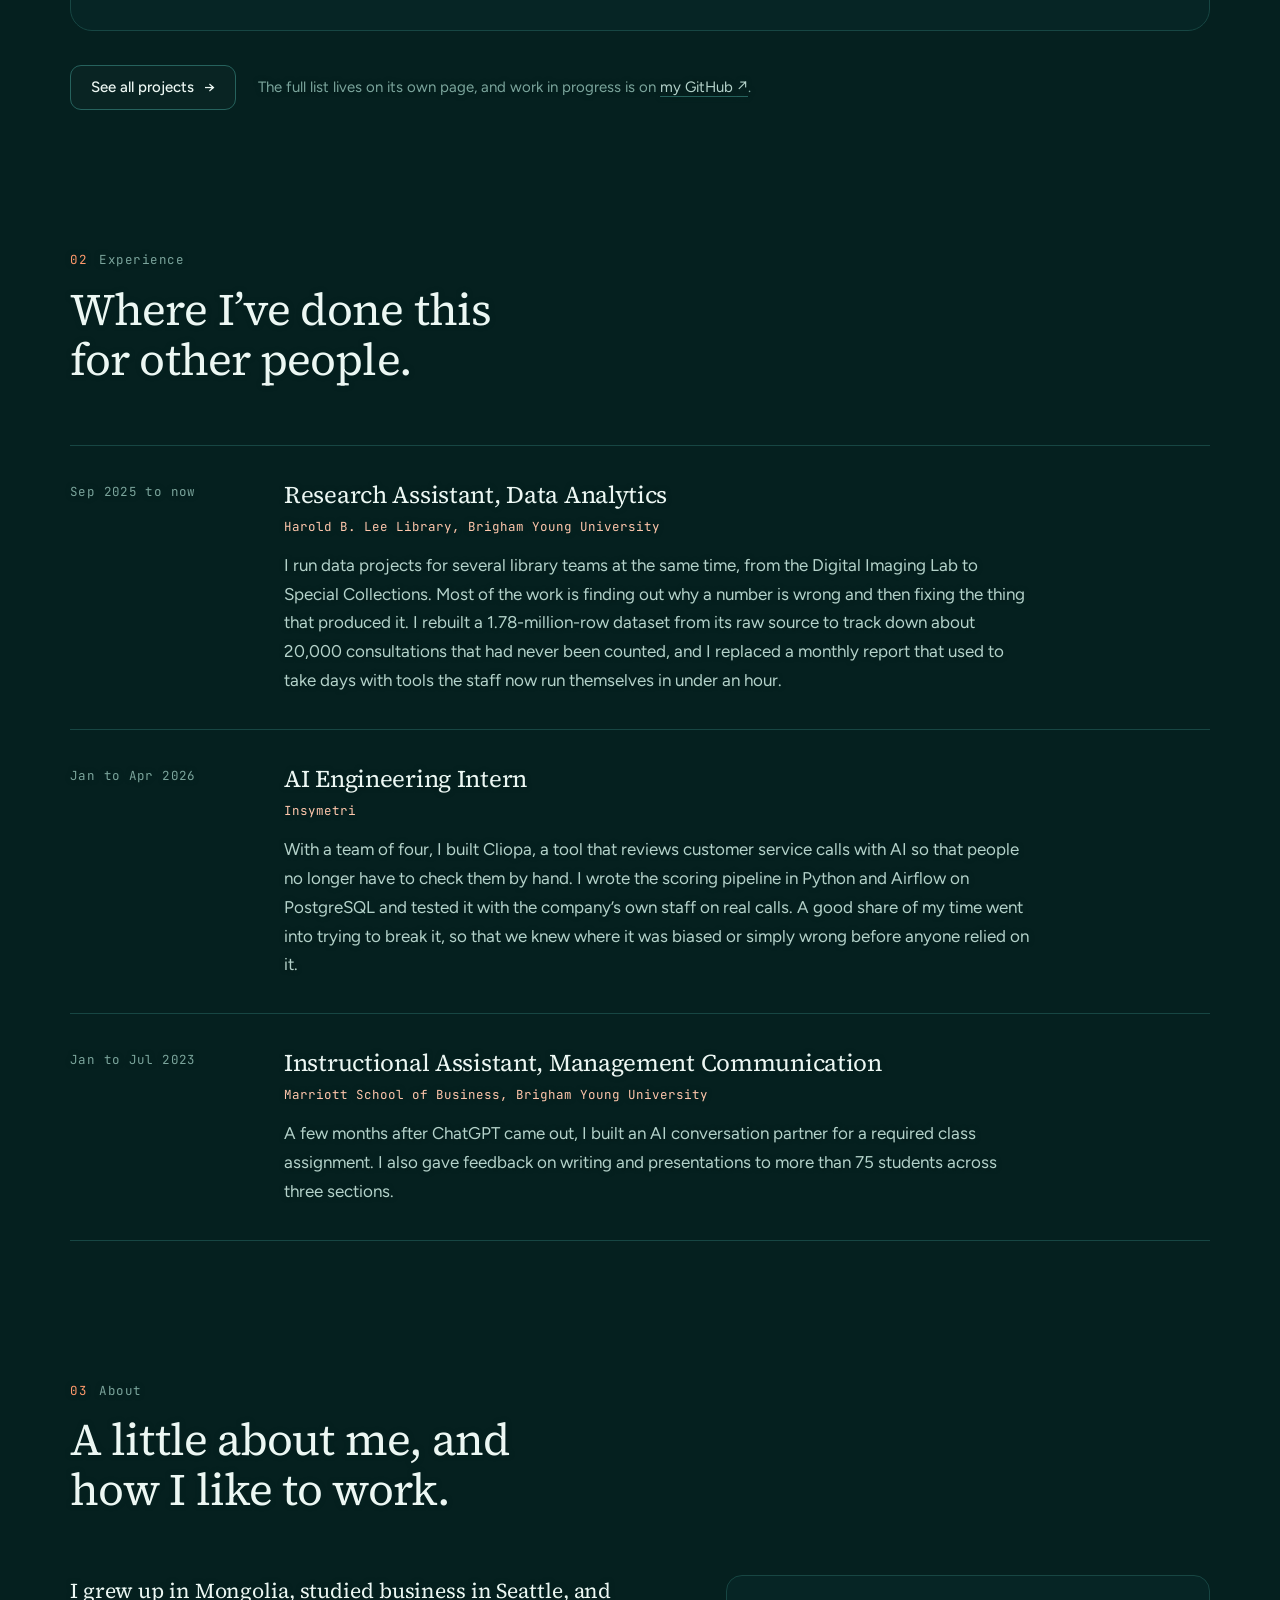
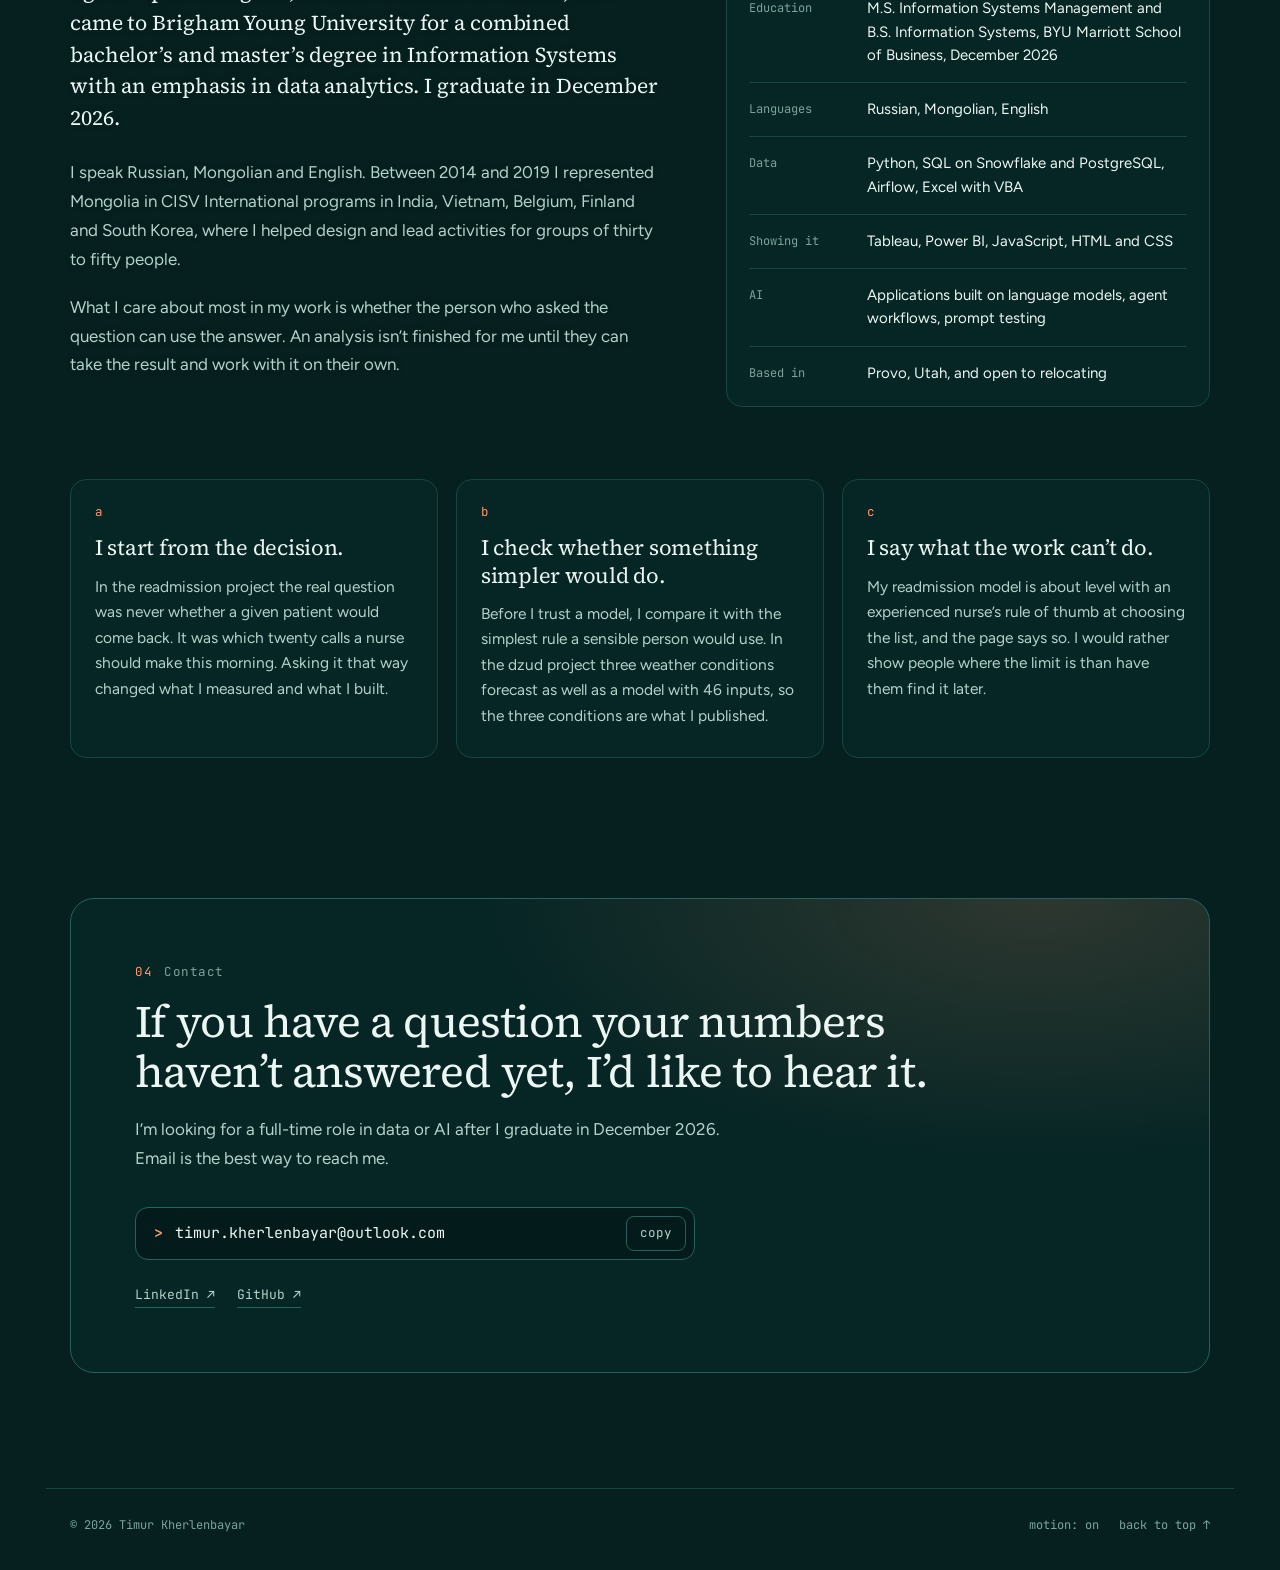
==== commit 84ce240e: "Add the Penguin release strategy page A team case for IS 562: moving 250 seismic workstations in abo" ====
--- a/index.html
+++ b/index.html
@@ -82,7 +82,7 @@
           <p class="t-cmd" style="--n:14;--d:5.6s"><b aria-hidden="true">&gt;</b><span>anything else?</span></p>
           <a class="t-row t-more" style="--d:6.5s" href="projects/">
             <i aria-hidden="true">●</i>
-            <span><strong>More on the projects page</strong><em>Two AI apps, a cooking companion and an astronomy agent, and the rest of my work.</em></span>
+            <span><strong>More on the projects page</strong><em>Two AI apps, a team plan for moving 250 machines to Linux, and the rest of my work.</em></span>
             <u aria-hidden="true">→</u>
           </a>
 
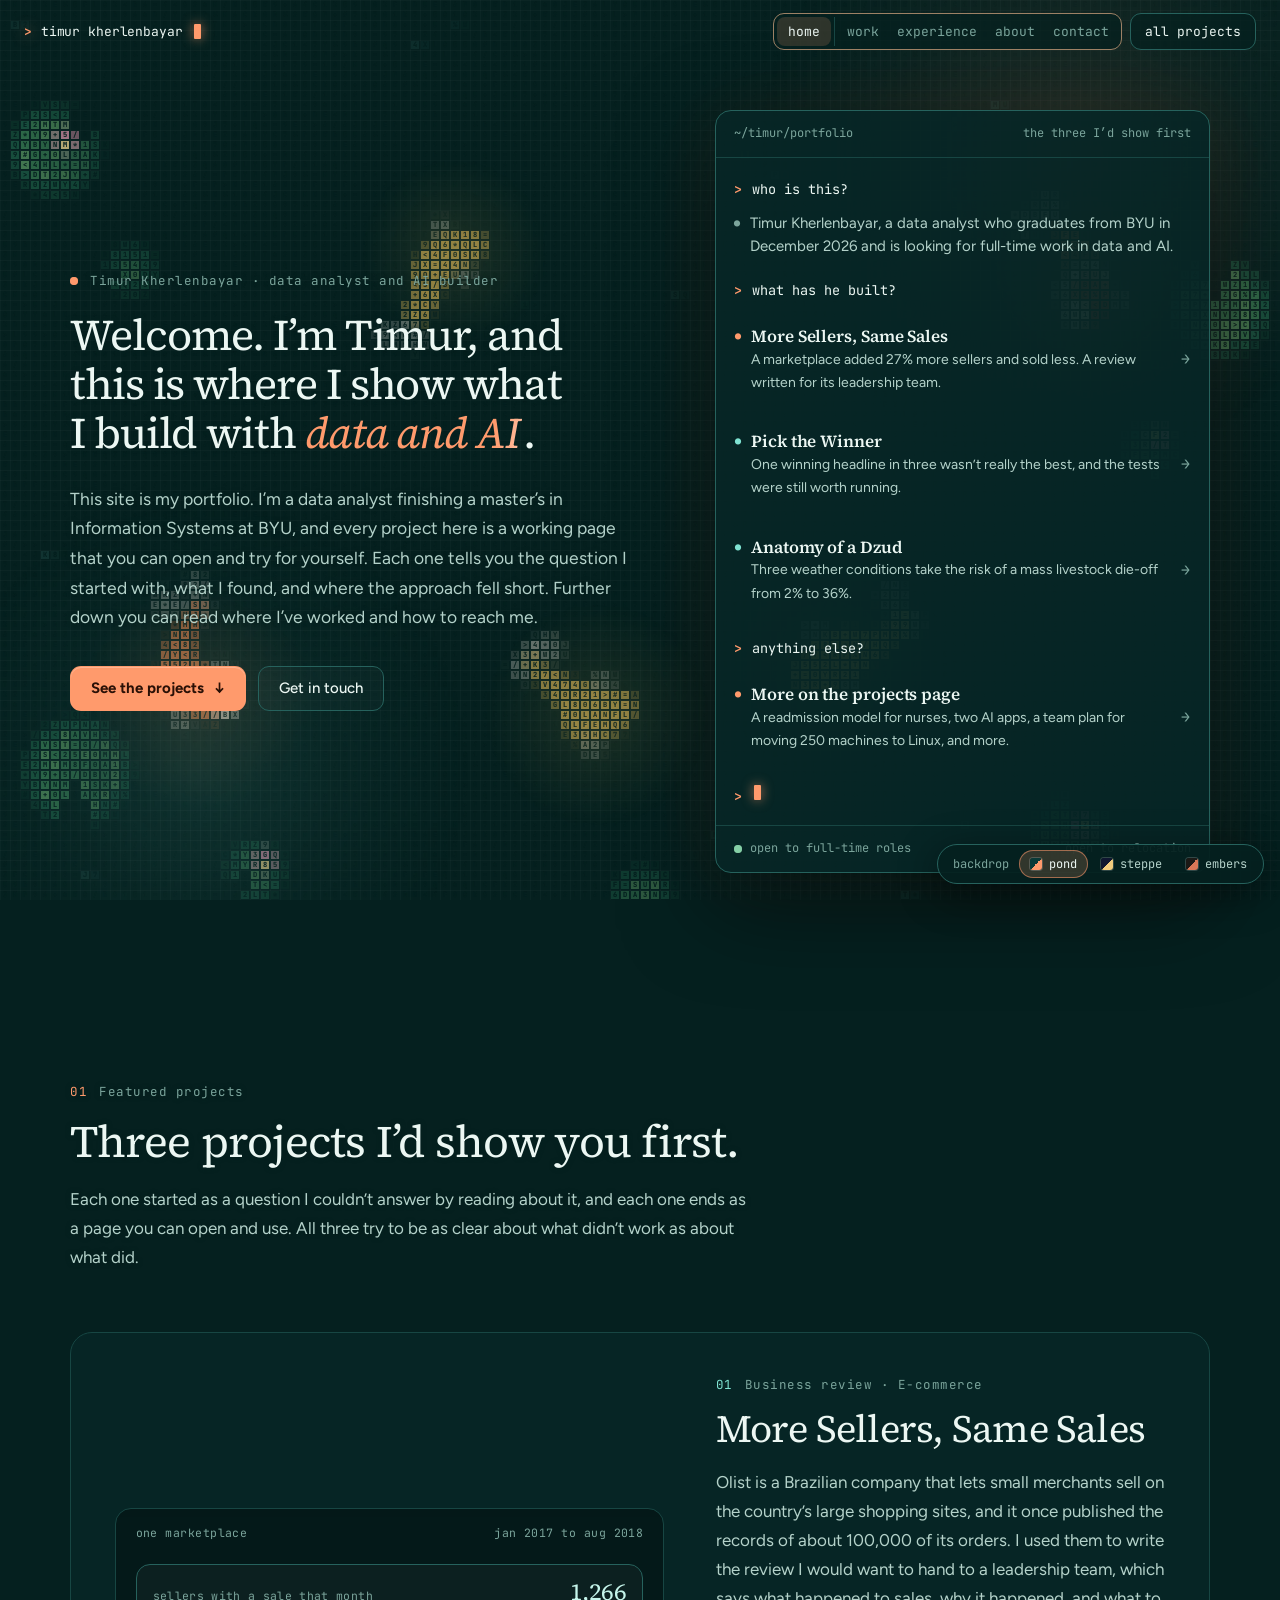
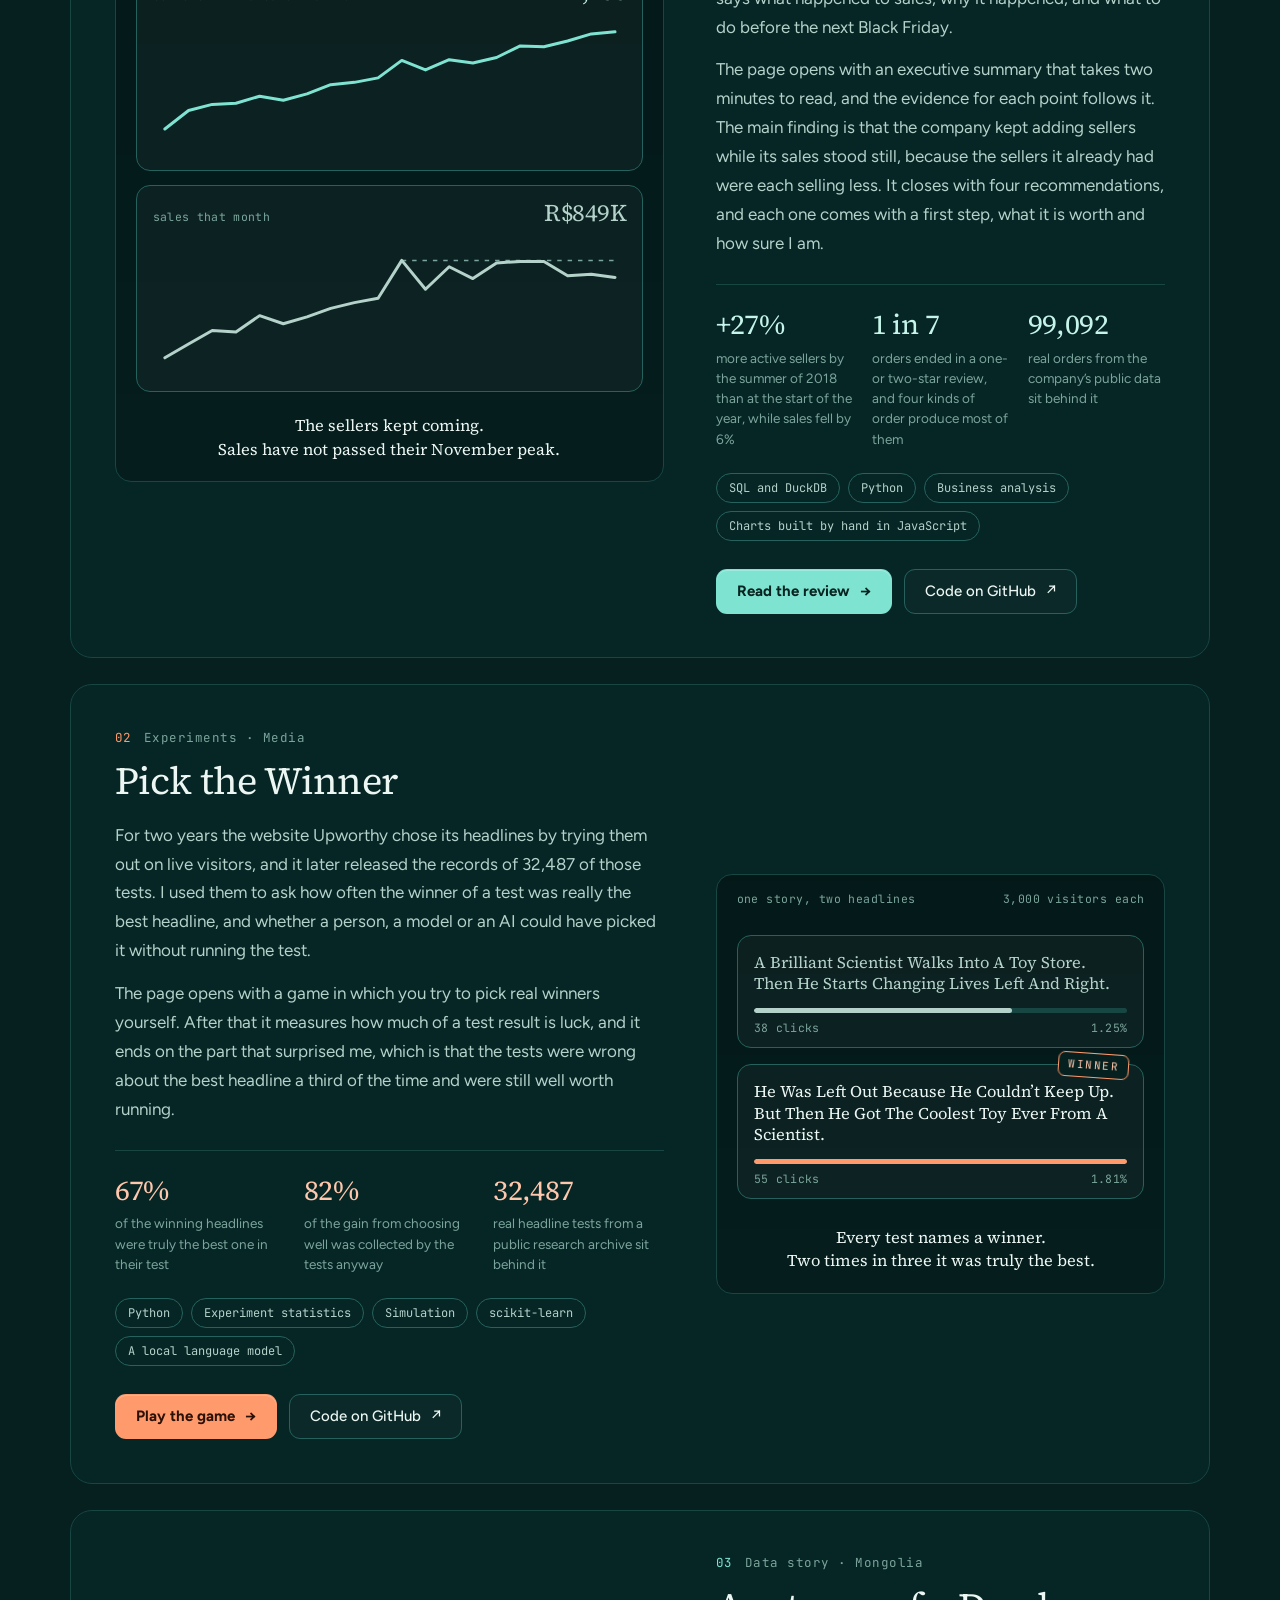
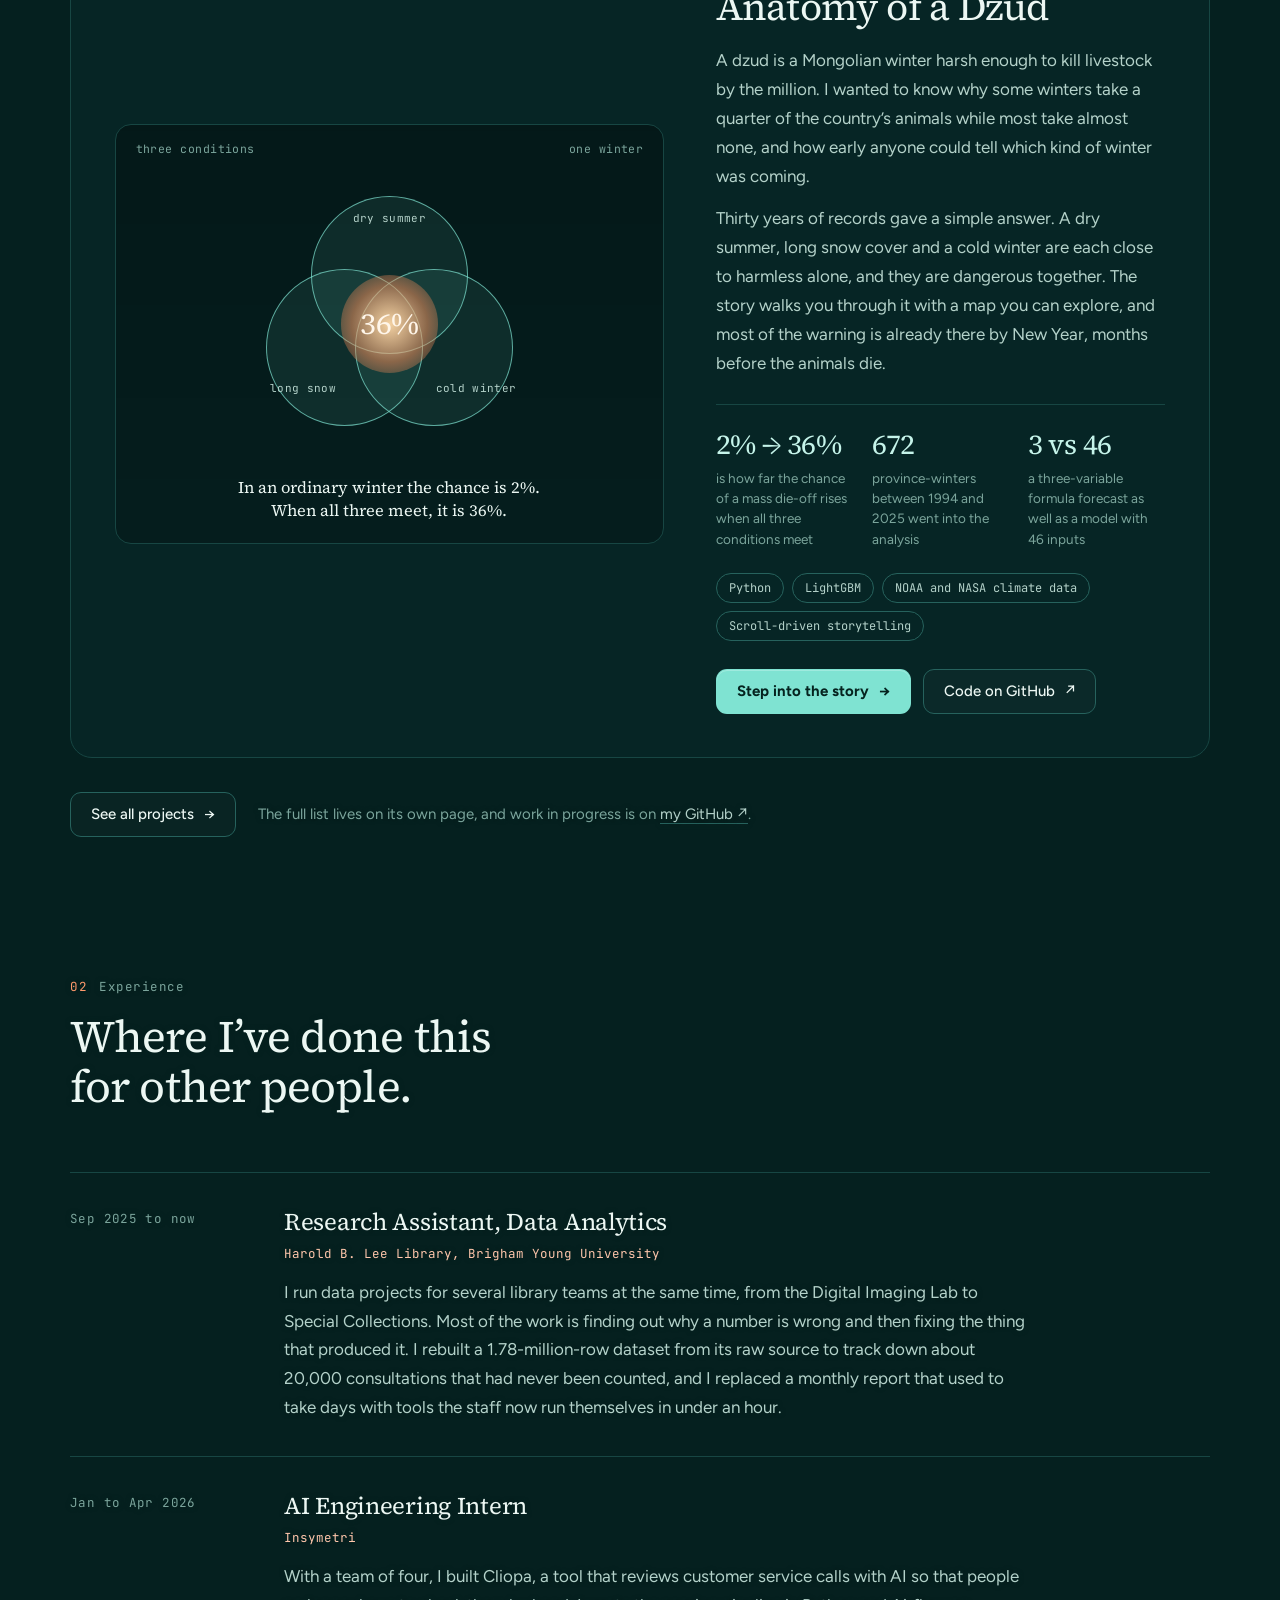
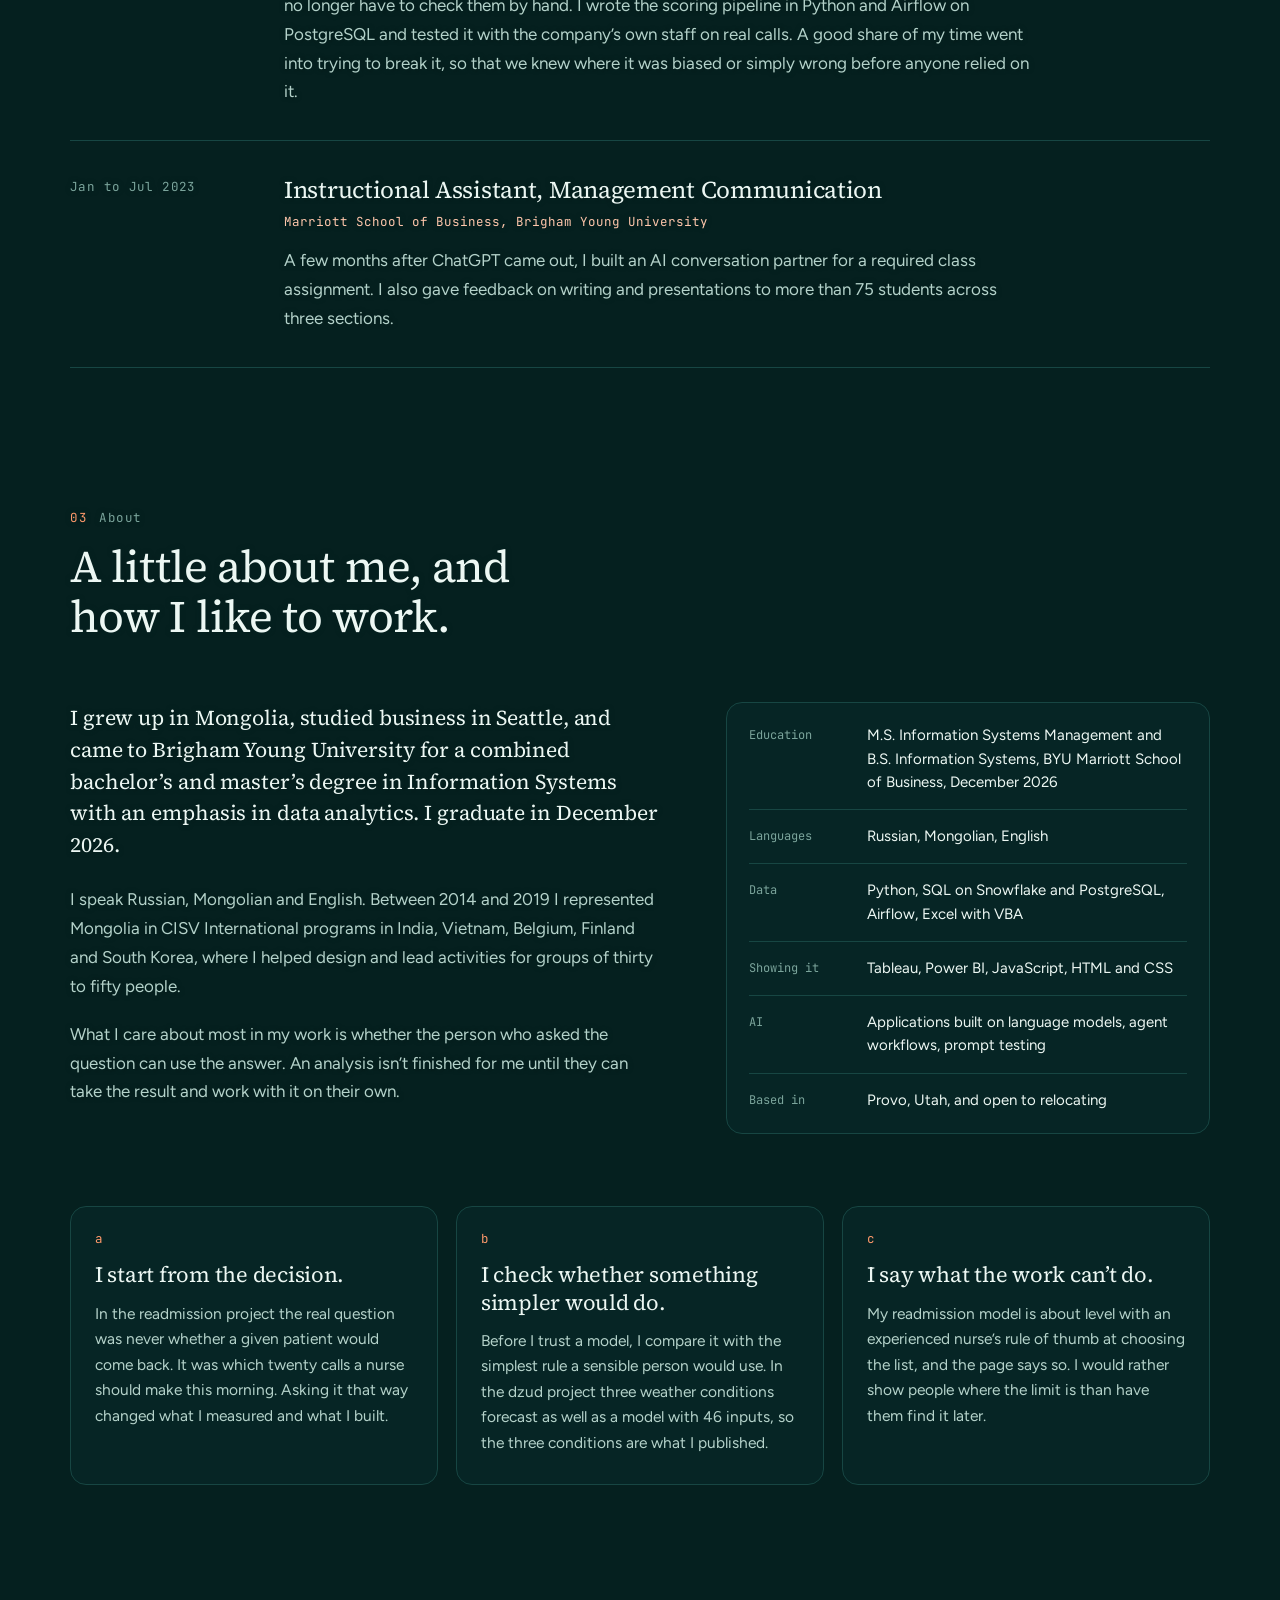
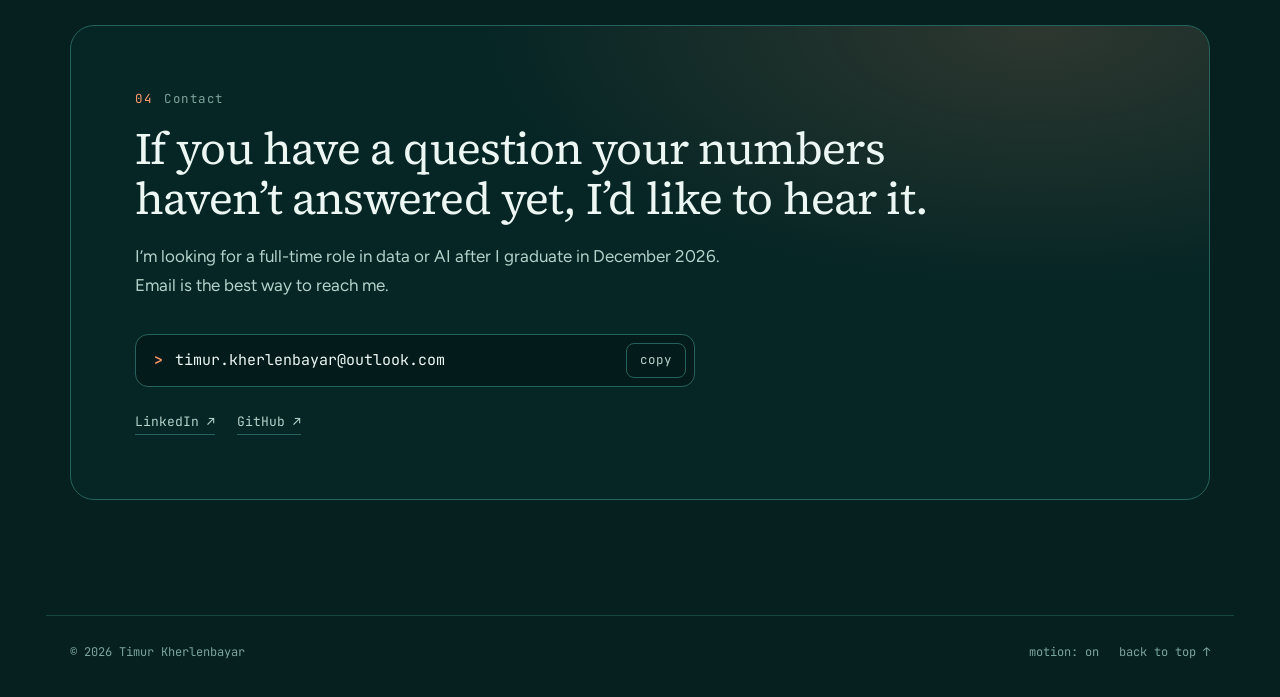
==== commit e04b37b9: "Show three featured projects and use one two-tab bar on every page The home page now features three " ====
--- a/index.html
+++ b/index.html
@@ -11,13 +11,13 @@
   <title>Timur Kherlenbayar — data and AI work</title>
   <link rel="icon" href="assets/favicon.svg" type="image/svg+xml">
   <link rel="stylesheet" href="assets/fonts/type-home.css?v=10">
-  <link rel="stylesheet" href="style.css?v=11">
+  <link rel="stylesheet" href="style.css?v=12">
   <script>
     document.documentElement.classList.add('js');
     try { var t = localStorage.getItem('tk-theme'); if (t) document.documentElement.dataset.theme = t; } catch (e) {}
   </script>
   <script src="backdrop.js?v=10" defer></script>
-  <script src="app.js?v=11" defer></script>
+  <script src="app.js?v=12" defer></script>
 </head>
 <body>
   <canvas id="field" aria-hidden="true"></canvas>
@@ -27,10 +27,11 @@
   <header class="nav">
     <a class="brand" href="#top" aria-label="Timur Kherlenbayar, back to top"><span class="brand-mark" aria-hidden="true">&gt;</span>timur kherlenbayar<span class="caret" aria-hidden="true"></span></a>
     <nav aria-label="Main">
-      <a href="#work">work</a>
-      <a href="#experience">experience</a>
-      <a href="#about">about</a>
-      <a class="nav-cta" href="#contact">contact</a>
+      <div class="tab current">
+        <a class="tab-main" href="#top" aria-current="page">home</a>
+        <span class="tab-sub"><a href="#work">work</a><a href="#experience">experience</a><a href="#about">about</a><a href="#contact">contact</a></span>
+      </div>
+      <div class="tab"><a class="tab-main" href="projects/"><span class="tab-long">all </span>projects</a></div>
     </nav>
   </header>
 
@@ -50,7 +51,7 @@
       <div class="term" data-spot>
         <div class="term-bar">
           <span>~/timur/portfolio</span>
-          <span class="term-meta">the four I’d show first</span>
+          <span class="term-meta">the three I’d show first</span>
         </div>
         <div class="term-body">
           <p class="t-cmd" style="--n:12;--d:.5s"><b aria-hidden="true">&gt;</b><span>who is this?</span></p>
@@ -72,21 +73,15 @@
             <span><strong>Anatomy of a Dzud</strong><em>Three weather conditions take the risk of a mass livestock die-off from 2% to 36%.</em></span>
             <u aria-hidden="true">→</u>
           </a>
-          <a class="t-row" style="--d:4.9s" href="projects/who-gets-the-call/">
+
+          <p class="t-cmd" style="--n:14;--d:5.1s"><b aria-hidden="true">&gt;</b><span>anything else?</span></p>
+          <a class="t-row t-more" style="--d:6.0s" href="projects/">
             <i aria-hidden="true">●</i>
-            <span><strong>Who Gets the Call?</strong><em>A nurse has time for 20 calls. The model’s list reaches 43% of the patients who come back.</em></span>
+            <span><strong>More on the projects page</strong><em>A readmission model for nurses, two AI apps, a team plan for moving 250 machines to Linux, and more.</em></span>
             <u aria-hidden="true">→</u>
           </a>
 
-
-          <p class="t-cmd" style="--n:14;--d:5.6s"><b aria-hidden="true">&gt;</b><span>anything else?</span></p>
-          <a class="t-row t-more" style="--d:6.5s" href="projects/">
-            <i aria-hidden="true">●</i>
-            <span><strong>More on the projects page</strong><em>Two AI apps, a team plan for moving 250 machines to Linux, and the rest of my work.</em></span>
-            <u aria-hidden="true">→</u>
-          </a>
-
-          <p class="t-cmd t-idle" style="--d:7.2s"><b aria-hidden="true">&gt;</b><span class="caret" aria-hidden="true"></span></p>
+          <p class="t-cmd t-idle" style="--d:6.7s"><b aria-hidden="true">&gt;</b><span class="caret" aria-hidden="true"></span></p>
         </div>
         <div class="term-status"><span><span class="pulse ok" aria-hidden="true"></span>open to full-time roles</span><span>open to relocation</span></div>
       </div>
@@ -96,8 +91,8 @@
     <section class="section wrap" id="work" aria-labelledby="work-title">
       <header class="section-head reveal">
         <p class="label"><span>01</span>Featured projects</p>
-        <h2 id="work-title">Four projects I’d show you first.</h2>
-        <p>Each one started as a question I couldn’t answer by reading about it, and each one ends as a page you can open and use. All four try to be as clear about what didn’t work as about what did.</p>
+        <h2 id="work-title">Three projects I’d show you first.</h2>
+        <p>Each one started as a question I couldn’t answer by reading about it, and each one ends as a page you can open and use. All three try to be as clear about what didn’t work as about what did.</p>
       </header>
 
       <article class="project flip reveal" data-spot>
@@ -199,31 +194,6 @@
         </a>
       </article>
 
-      <article class="project reveal" data-spot>
-        <div class="project-copy">
-          <p class="kicker"><span>04</span>Applied machine learning · Healthcare</p>
-          <h3><a href="projects/who-gets-the-call/">Who Gets the Call?</a></h3>
-          <p>One hundred patients leave the hospital today, and about ten of them will be back within a month. The nurse who follows up has time for twenty calls. I built a tool that picks those twenty, gives a reason for every name on the list, and turns a discharge note into a short guide for the call.</p>
-          <p>The page lets you try the nurse’s job yourself before it shows you what the model would have done. It also shows the part I found most interesting, which is that an experienced nurse’s rule of thumb gets almost as far as the model does.</p>
-          <dl class="stats">
-            <div><dt>43%</dt><dd>of the patients who came back were on the model’s list of twenty</dd></div>
-            <div><dt>20%</dt><dd>is what twenty calls picked at random would have reached</dd></div>
-            <div><dt>101,766</dt><dd>hospital stays from a public research dataset sit behind it</dd></div>
-          </dl>
-          <ul class="tags" aria-label="Built with"><li>Python</li><li>SQL and DuckDB</li><li>XGBoost</li><li>FastAPI</li><li>A local language model</li></ul>
-          <div class="actions">
-            <a class="btn primary" href="projects/who-gets-the-call/">Open the project <span aria-hidden="true">→</span></a>
-            <a class="btn ghost" href="https://github.com/RumitOsu/who-gets-the-call" target="_blank" rel="noopener noreferrer">Code on GitHub <span aria-hidden="true">↗</span></a>
-          </div>
-        </div>
-        <a class="project-vis vis-call" href="projects/who-gets-the-call/" tabindex="-1" aria-hidden="true">
-          <div class="vis-top"><span>100 patients go home</span><span id="call-phase">day 0</span></div>
-          <div class="call-grid" id="call-grid"></div>
-          <p class="vis-caption" id="call-caption">A nurse has time for twenty calls.</p>
-          <div class="legend"><span><i class="k-called"></i>called</span><span><i class="k-back"></i>came back</span><span><i class="k-both"></i>came back, and got a call</span></div>
-        </a>
-      </article>
-
       <div class="all-link reveal">
         <a class="btn ghost" href="projects/">See all projects <span aria-hidden="true">→</span></a>
         <p>The full list lives on its own page, and work in progress is on <a href="https://github.com/RumitOsu" target="_blank" rel="noopener noreferrer">my GitHub <span aria-hidden="true">↗</span></a>.</p>
--- a/style.css
+++ b/style.css
@@ -80,11 +80,18 @@
 .brand-mark { color: var(--accent); font-weight: 600; text-shadow: 0 0 14px color-mix(in srgb, var(--accent) 80%, transparent); }
 .caret { display: inline-block; width: .55em; height: 1.15em; background: var(--accent); border-radius: 1px; margin-left: 2px; box-shadow: 0 0 12px color-mix(in srgb, var(--accent) 70%, transparent); animation: blink 1.15s steps(1) infinite; vertical-align: text-bottom; }
 @keyframes blink { 50% { opacity: 0; } }
-.nav nav { display: flex; align-items: center; gap: 4px; }
-.nav nav a { text-decoration: none; color: var(--ink-2); padding: 9px 12px; border-radius: 8px; transition: color .2s, background .2s; }
-.nav nav a:hover, .nav nav a[aria-current] { color: var(--ink); background: rgba(255, 255, 255, .05); }
-.nav nav a.nav-cta { color: var(--ink); border: 1px solid var(--line-2); margin-left: 6px; }
-.nav nav a.nav-cta:hover { border-color: var(--accent); box-shadow: 0 0 22px color-mix(in srgb, var(--accent) 25%, transparent); background: transparent; }
+/* Two main tabs on every page: Home, which carries the links to its own sections, and All projects.
+   The tab for the part of the site you are in is marked "current". */
+.nav nav { display: flex; align-items: center; gap: 8px; }
+.tab { display: inline-flex; align-items: center; border: 1px solid var(--line-2); border-radius: 11px; padding: 3px; background: color-mix(in srgb, var(--bg) 72%, transparent); transition: border-color .2s; }
+.nav nav a { text-decoration: none; color: var(--ink-2); padding: 8px 11px; border-radius: 8px; transition: color .2s, background .2s; white-space: nowrap; }
+.nav nav a:hover { color: var(--ink); background: rgba(255, 255, 255, .06); }
+.tab-main { color: var(--ink) !important; }
+.tab.current { border-color: color-mix(in srgb, var(--accent) 55%, var(--line-2)); }
+.tab.current .tab-main { background: color-mix(in srgb, var(--accent) 17%, transparent); }
+.tab-sub { display: inline-flex; align-items: center; margin-left: 3px; padding-left: 3px; border-left: 1px solid var(--line); }
+.tab-sub a { color: var(--mute) !important; padding: 8px 9px !important; }
+.tab-sub a:hover { color: var(--ink) !important; }
 
 /* ---------- shared pieces ---------- */
 .label, .kicker, .eyebrow { font: 400 12.5px/1.4 var(--mono); letter-spacing: .04em; color: var(--mute); display: flex; align-items: center; gap: 12px; }
@@ -364,6 +371,9 @@
 .motion-off .call-grid i { transition: none; }
 
 /* ---------- smaller screens ---------- */
+@media (max-width: 900px) {
+  .tab-sub { display: none; }
+}
 @media (max-width: 980px) {
   .hero { grid-template-columns: 1fr; padding-top: 120px; min-height: 0; }
   .project, .about { grid-template-columns: 1fr; }
@@ -377,8 +387,9 @@
   body { font-size: 16px; }
   .wrap { padding-left: max(16px, env(safe-area-inset-left)); padding-right: max(16px, env(safe-area-inset-right)); }
   .nav { padding: 0 16px; height: 58px; }
-  .nav nav a { padding: 9px 8px; }
-  .nav nav a[href$="#experience"], .nav nav a[href$="#about"], .nav nav a[aria-current] { display: none; }
+  .nav nav { gap: 6px; }
+  .nav nav a { padding: 7px 10px; }
+  .tab-long { display: none; }
   .brand .caret { display: none; }
   .hero { padding-top: 96px; padding-bottom: 40px; }
   .term-meta { display: none; }
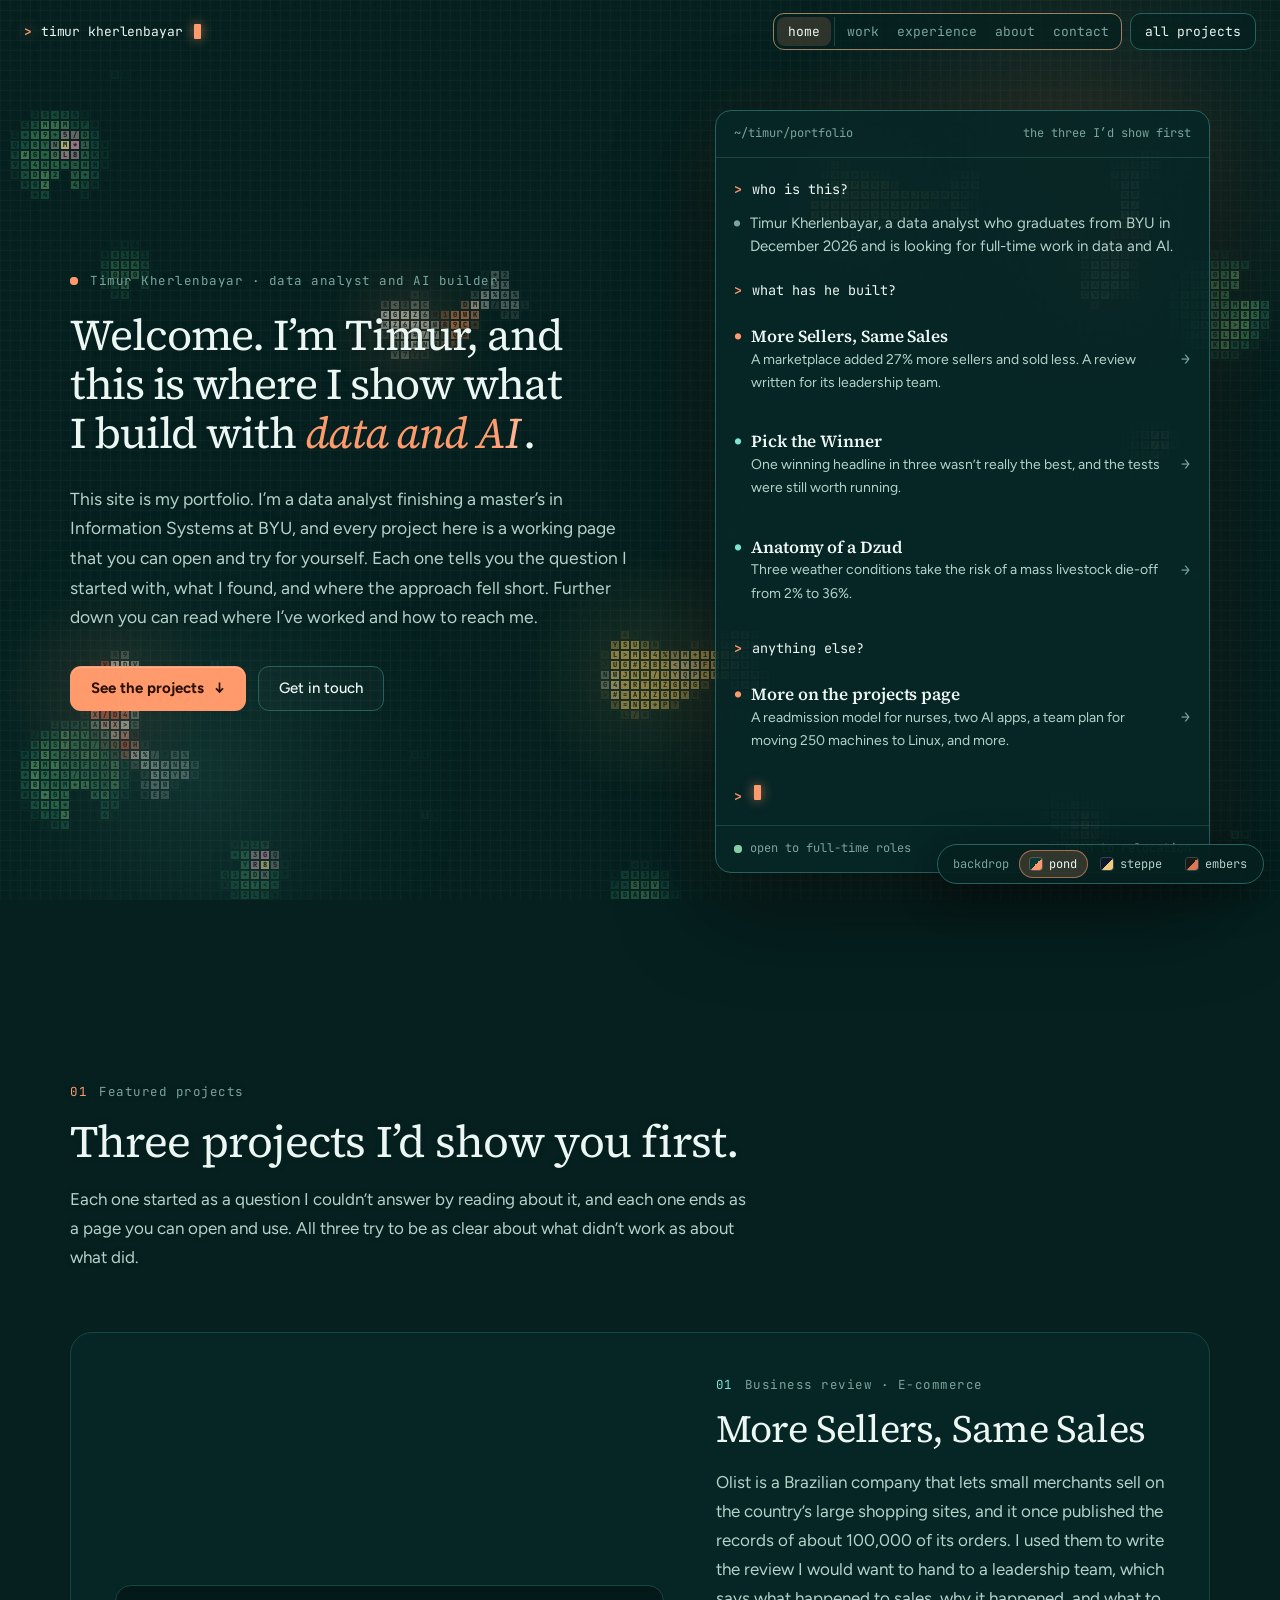
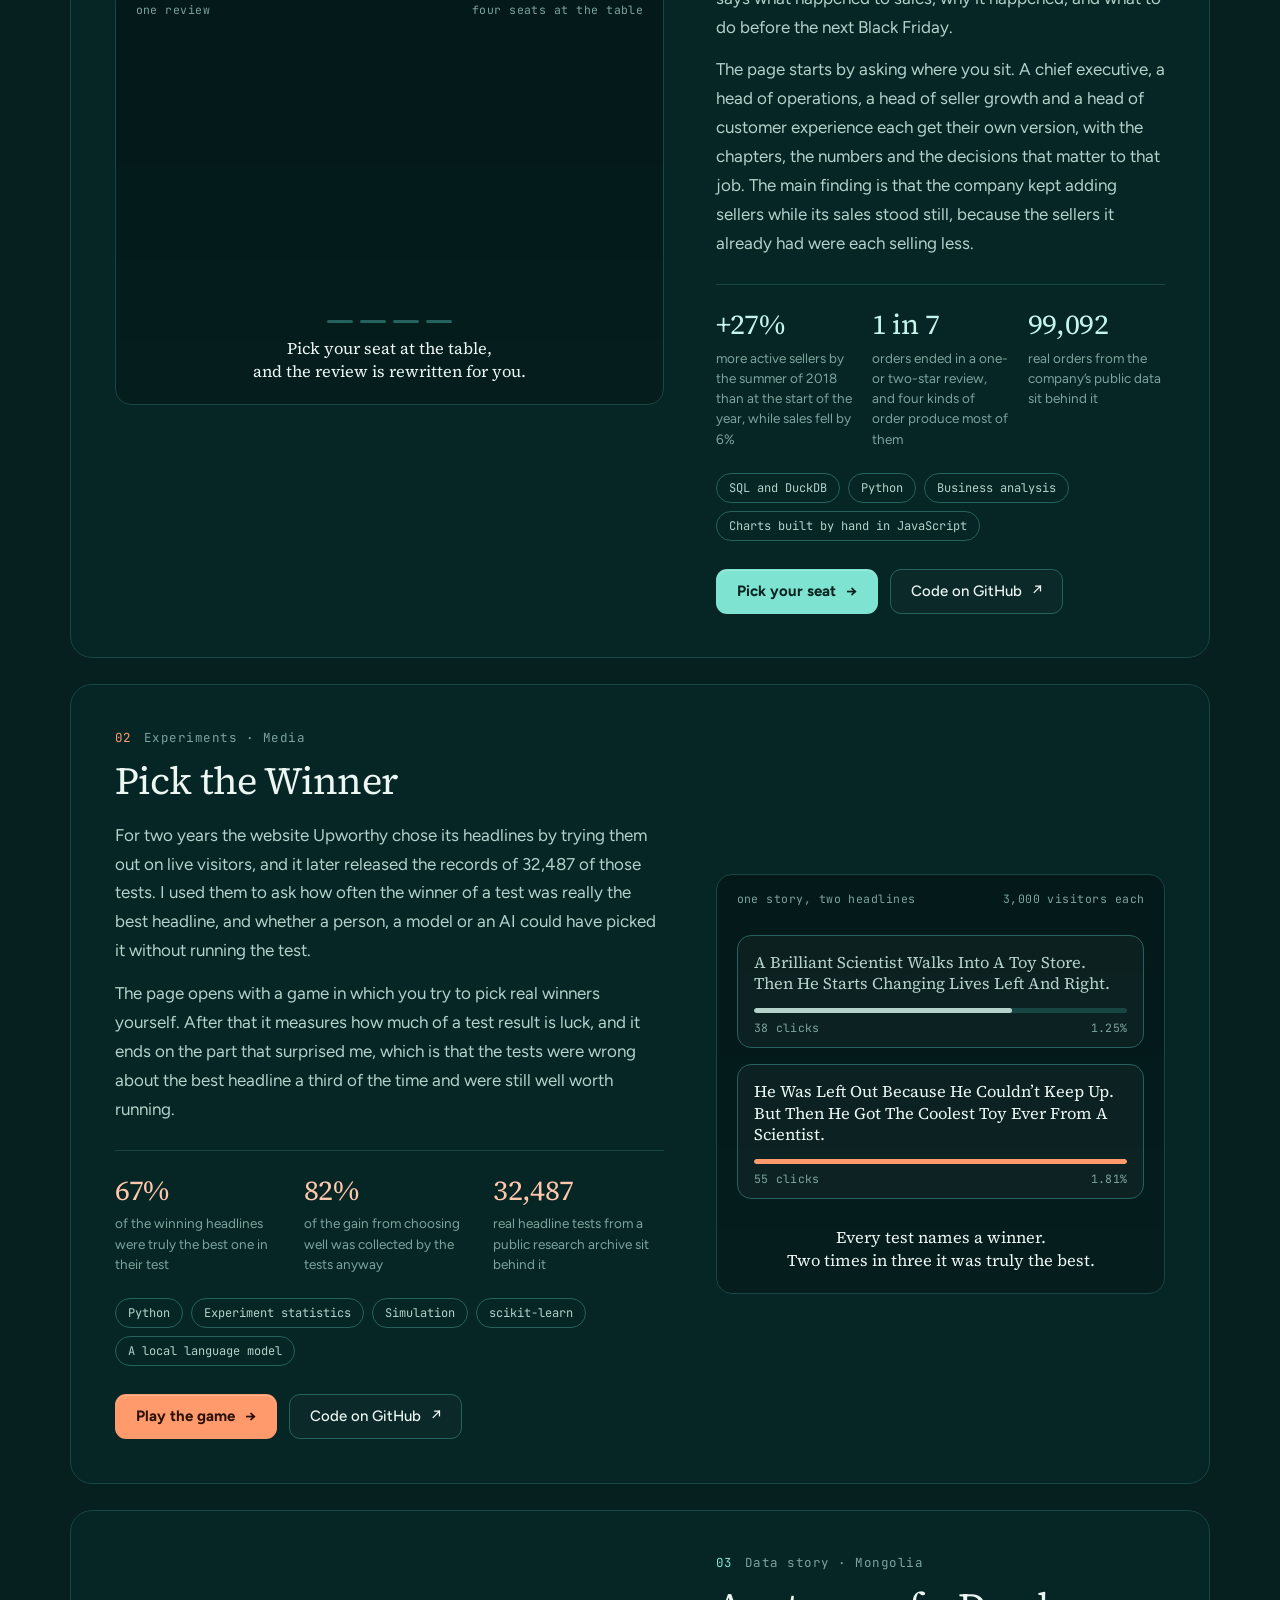
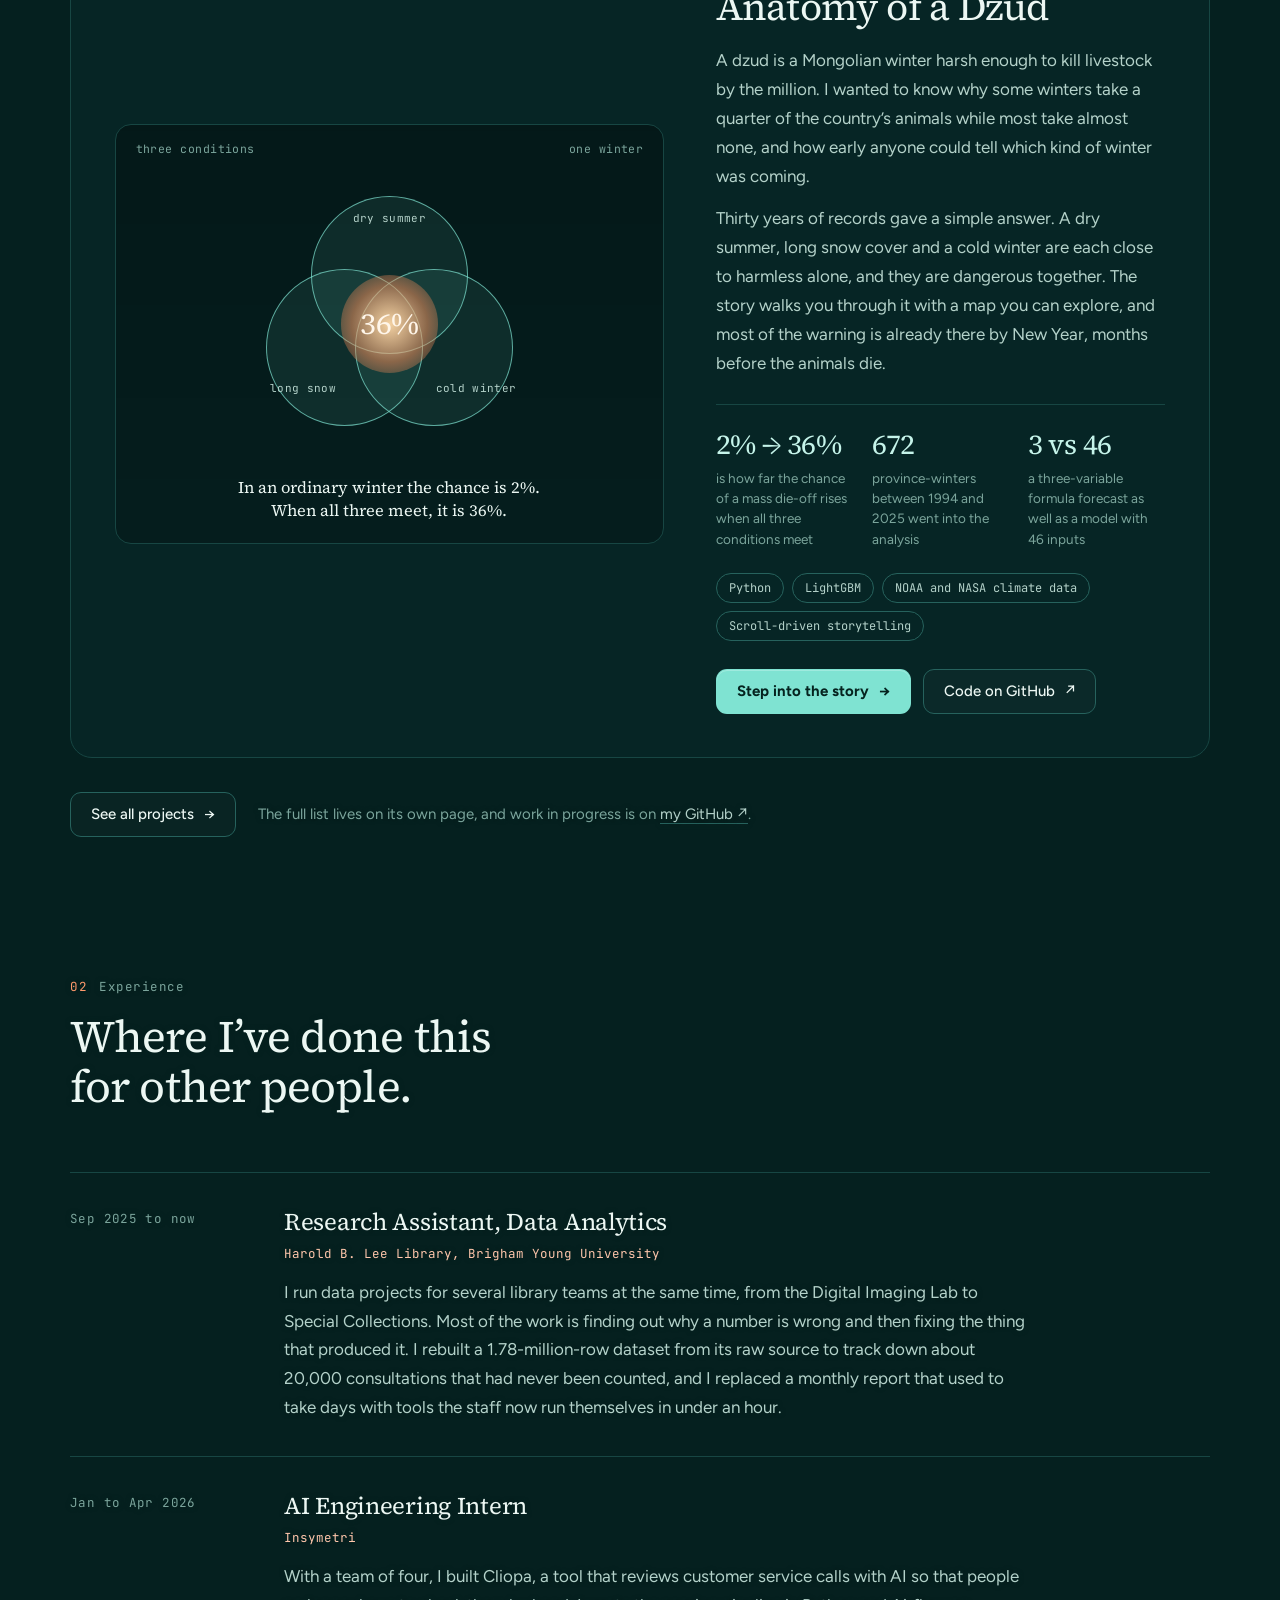
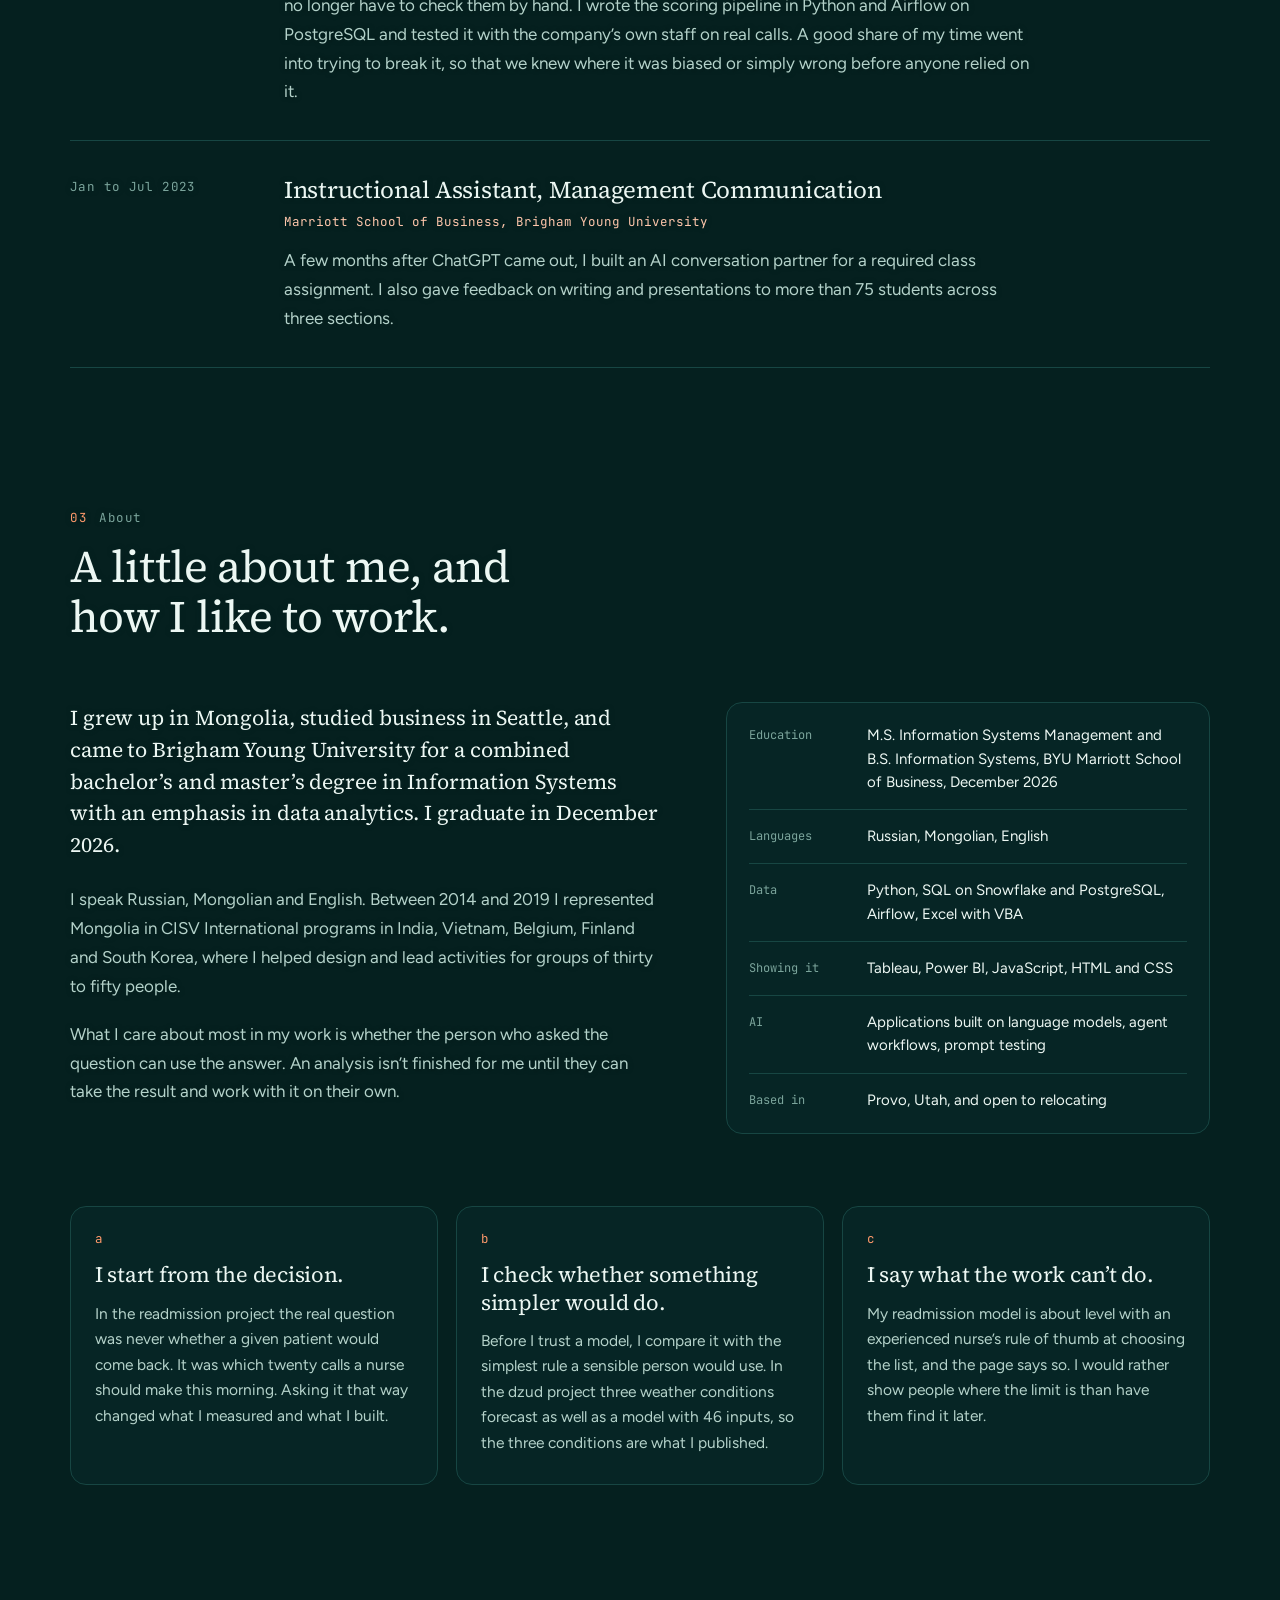
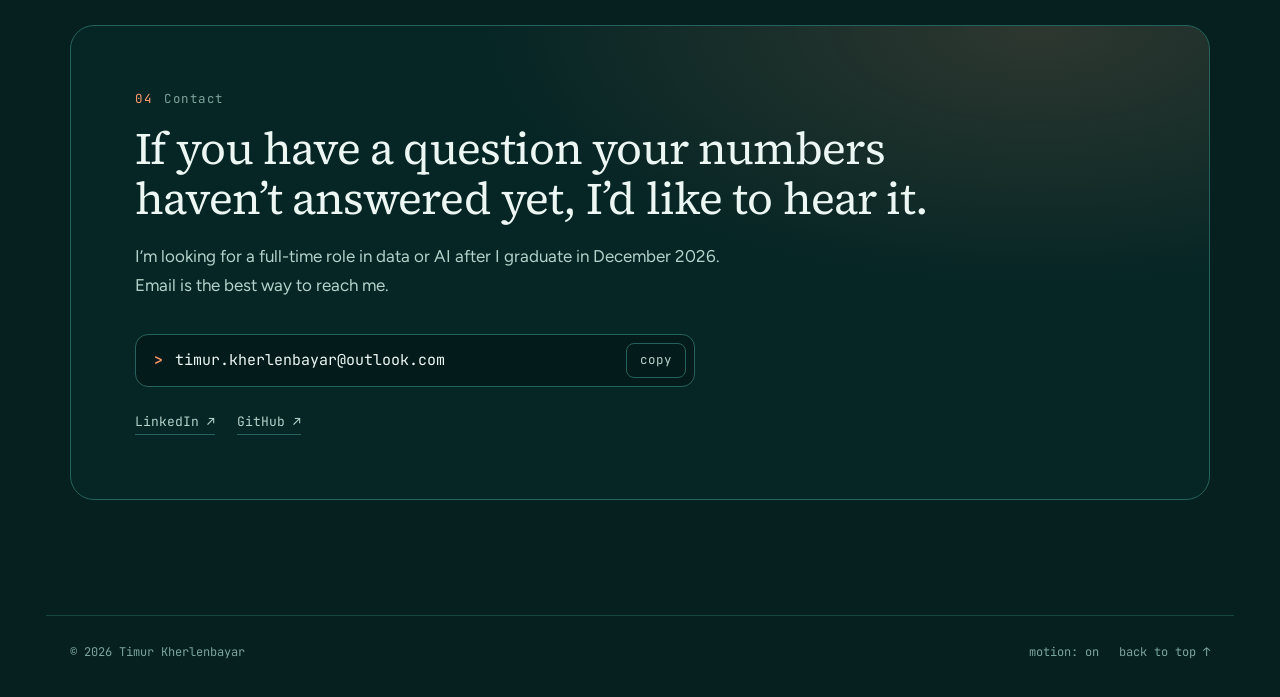
==== commit 90f0d4a8: "More Sellers, Same Sales: four seats at the table, dark theme, rotating home card Co-Authored-By: Cl" ====
--- a/index.html
+++ b/index.html
@@ -11,7 +11,7 @@
   <title>Timur Kherlenbayar — data and AI work</title>
   <link rel="icon" href="assets/favicon.svg" type="image/svg+xml">
   <link rel="stylesheet" href="assets/fonts/type-home.css?v=10">
-  <link rel="stylesheet" href="style.css?v=12">
+  <link rel="stylesheet" href="style.css?v=13">
   <script>
     document.documentElement.classList.add('js');
     try { var t = localStorage.getItem('tk-theme'); if (t) document.documentElement.dataset.theme = t; } catch (e) {}
@@ -100,7 +100,7 @@
           <p class="kicker cool"><span>01</span>Business review · E-commerce</p>
           <h3><a href="projects/more-sellers-same-sales/">More Sellers, Same Sales</a></h3>
           <p>Olist is a Brazilian company that lets small merchants sell on the country’s large shopping sites, and it once published the records of about 100,000 of its orders. I used them to write the review I would want to hand to a leadership team, which says what happened to sales, why it happened, and what to do before the next Black Friday.</p>
-          <p>The page opens with an executive summary that takes two minutes to read, and the evidence for each point follows it. The main finding is that the company kept adding sellers while its sales stood still, because the sellers it already had were each selling less. It closes with four recommendations, and each one comes with a first step, what it is worth and how sure I am.</p>
+          <p>The page starts by asking where you sit. A chief executive, a head of operations, a head of seller growth and a head of customer experience each get their own version, with the chapters, the numbers and the decisions that matter to that job. The main finding is that the company kept adding sellers while its sales stood still, because the sellers it already had were each selling less.</p>
           <dl class="stats">
             <div><dt>+27%</dt><dd>more active sellers by the summer of 2018 than at the start of the year, while sales fell by 6%</dd></div>
             <div><dt>1 in 7</dt><dd>orders ended in a one- or two-star review, and four kinds of order produce most of them</dd></div>
@@ -108,23 +108,20 @@
           </dl>
           <ul class="tags" aria-label="Built with"><li>SQL and DuckDB</li><li>Python</li><li>Business analysis</li><li>Charts built by hand in JavaScript</li></ul>
           <div class="actions">
-            <a class="btn primary cool" href="projects/more-sellers-same-sales/">Read the review <span aria-hidden="true">→</span></a>
+            <a class="btn primary cool" href="projects/more-sellers-same-sales/">Pick your seat <span aria-hidden="true">→</span></a>
             <a class="btn ghost" href="https://github.com/RumitOsu/more-sellers-same-sales" target="_blank" rel="noopener noreferrer">Code on GitHub <span aria-hidden="true">↗</span></a>
           </div>
         </div>
         <a class="project-vis vis-review" href="projects/more-sellers-same-sales/" tabindex="-1" aria-hidden="true">
-          <div class="vis-top"><span>one marketplace</span><span>jan 2017 to aug 2018</span></div>
-          <div class="duo">
-            <div class="duo-row">
-              <div class="duo-head"><span>sellers with a sale that month</span><b>1,266</b></div>
-              <svg viewBox="0 0 320 104" role="presentation"><polyline pathLength="1" points="8.0,81.7 24.0,69.2 40.0,65.1 56.0,64.3 72.0,59.6 88.0,62.3 104.0,58.0 120.0,51.8 136.0,50.2 152.0,47.2 168.0,35.4 184.0,41.8 200.0,34.9 216.0,37.1 232.0,33.4 248.0,25.6 264.0,26.2 280.0,22.3 296.0,17.5 312.0,16.1"/></svg>
-            </div>
-            <div class="duo-row flat">
-              <div class="duo-head"><span>sales that month</span><b>R$849K</b></div>
-              <svg viewBox="0 0 320 104" role="presentation"><line x1="168" y1="21.2" x2="312" y2="21.2"/><polyline pathLength="1" points="8.0,87.0 24.0,77.7 40.0,68.5 56.0,69.6 72.0,58.5 88.0,64.0 104.0,59.3 120.0,53.6 136.0,49.7 152.0,46.8 168.0,21.2 184.0,40.7 200.0,25.5 216.0,33.5 232.0,22.9 248.0,21.9 264.0,22.0 280.0,31.6 296.0,30.5 312.0,32.7"/></svg>
-            </div>
-          </div>
-          <p class="vis-caption">The sellers kept coming.<br>Sales have not passed their November peak.</p>
+          <div class="vis-top"><span>one review</span><span>four seats at the table</span></div>
+          <div class="seatdeck">
+            <div class="sd"><span>Chief executive</span><b>−13%</b><p>sales against the spring, with 27% more sellers signed</p></div>
+            <div class="sd"><span>Operations</span><b>30%</b><p>of parcels to Rio arrived late in the four bad months</p></div>
+            <div class="sd"><span>Seller growth</span><b>35%</b><p>of new sellers are gone by their fourth month</p></div>
+            <div class="sd"><span>Customer experience</span><b>1 in 7</b><p>orders ends in a one- or two-star review</p></div>
+          </div>
+          <div class="sd-tabs"><i></i><i></i><i></i><i></i></div>
+          <p class="vis-caption">Pick your seat at the table,<br>and the review is rewritten for you.</p>
         </a>
       </article>
 
--- a/style.css
+++ b/style.css
@@ -251,6 +251,24 @@
 .duo line { stroke: var(--mute); stroke-width: 1; stroke-dasharray: 3 4; }
 html:not(.motion-off) .duo polyline { stroke-dasharray: 1; animation: duodraw 9s ease-in-out infinite; }
 @keyframes duodraw { 0% { stroke-dashoffset: 1; } 32%, 94% { stroke-dashoffset: 0; } 100% { stroke-dashoffset: 1; } }
+
+/* More Sellers, Same Sales: the card takes each of the four seats in turn */
+.seatdeck { position: relative; flex: 1; min-height: 250px; margin: 22px 0 12px; }
+.sd { position: absolute; inset: 0; display: flex; flex-direction: column; justify-content: center; border: 1px solid var(--line-2); border-radius: 14px; padding: 22px 22px 18px; background: rgba(255, 255, 255, 0.03); opacity: 0; }
+.sd:first-child { opacity: 1; }
+.sd span { font: 500 11.5px/1 var(--mono); letter-spacing: .14em; text-transform: uppercase; color: var(--cool); }
+.sd b { font: 400 clamp(3.4rem, 6vw, 4.8rem)/1 var(--serif); letter-spacing: -.03em; color: var(--ink); margin: 16px 0 12px; white-space: nowrap; }
+.sd p { font: 400 1.02rem/1.4 var(--serif); color: var(--ink-2); max-width: 17em; }
+.sd-tabs { display: flex; gap: 7px; justify-content: center; margin-bottom: 14px; }
+.sd-tabs i { width: 26px; height: 3px; border-radius: 2px; background: var(--line-2); }
+.sd-tabs i:first-child { background: var(--cool); }
+html:not(.motion-off) .sd { opacity: 0; animation: sdturn 14s ease-in-out infinite both; }
+html:not(.motion-off) .sd-tabs i { background: var(--line-2); animation: sdtab 14s linear infinite both; }
+html:not(.motion-off) .sd:nth-child(2), html:not(.motion-off) .sd-tabs i:nth-child(2) { animation-delay: 3.5s; }
+html:not(.motion-off) .sd:nth-child(3), html:not(.motion-off) .sd-tabs i:nth-child(3) { animation-delay: 7s; }
+html:not(.motion-off) .sd:nth-child(4), html:not(.motion-off) .sd-tabs i:nth-child(4) { animation-delay: 10.5s; }
+@keyframes sdturn { 0% { opacity: 0; transform: translateY(16px); } 4%, 22% { opacity: 1; transform: none; } 25%, 100% { opacity: 0; transform: translateY(-16px); } }
+@keyframes sdtab { 0%, 25% { background: var(--cool); } 25.01%, 100% { background: var(--line-2); } }
 
 .all-link { display: flex; align-items: center; flex-wrap: wrap; gap: 14px 22px; margin-top: 34px; }
 .all-link p { color: var(--mute); font-size: 15px; text-shadow: 0 0 5px var(--bg); }
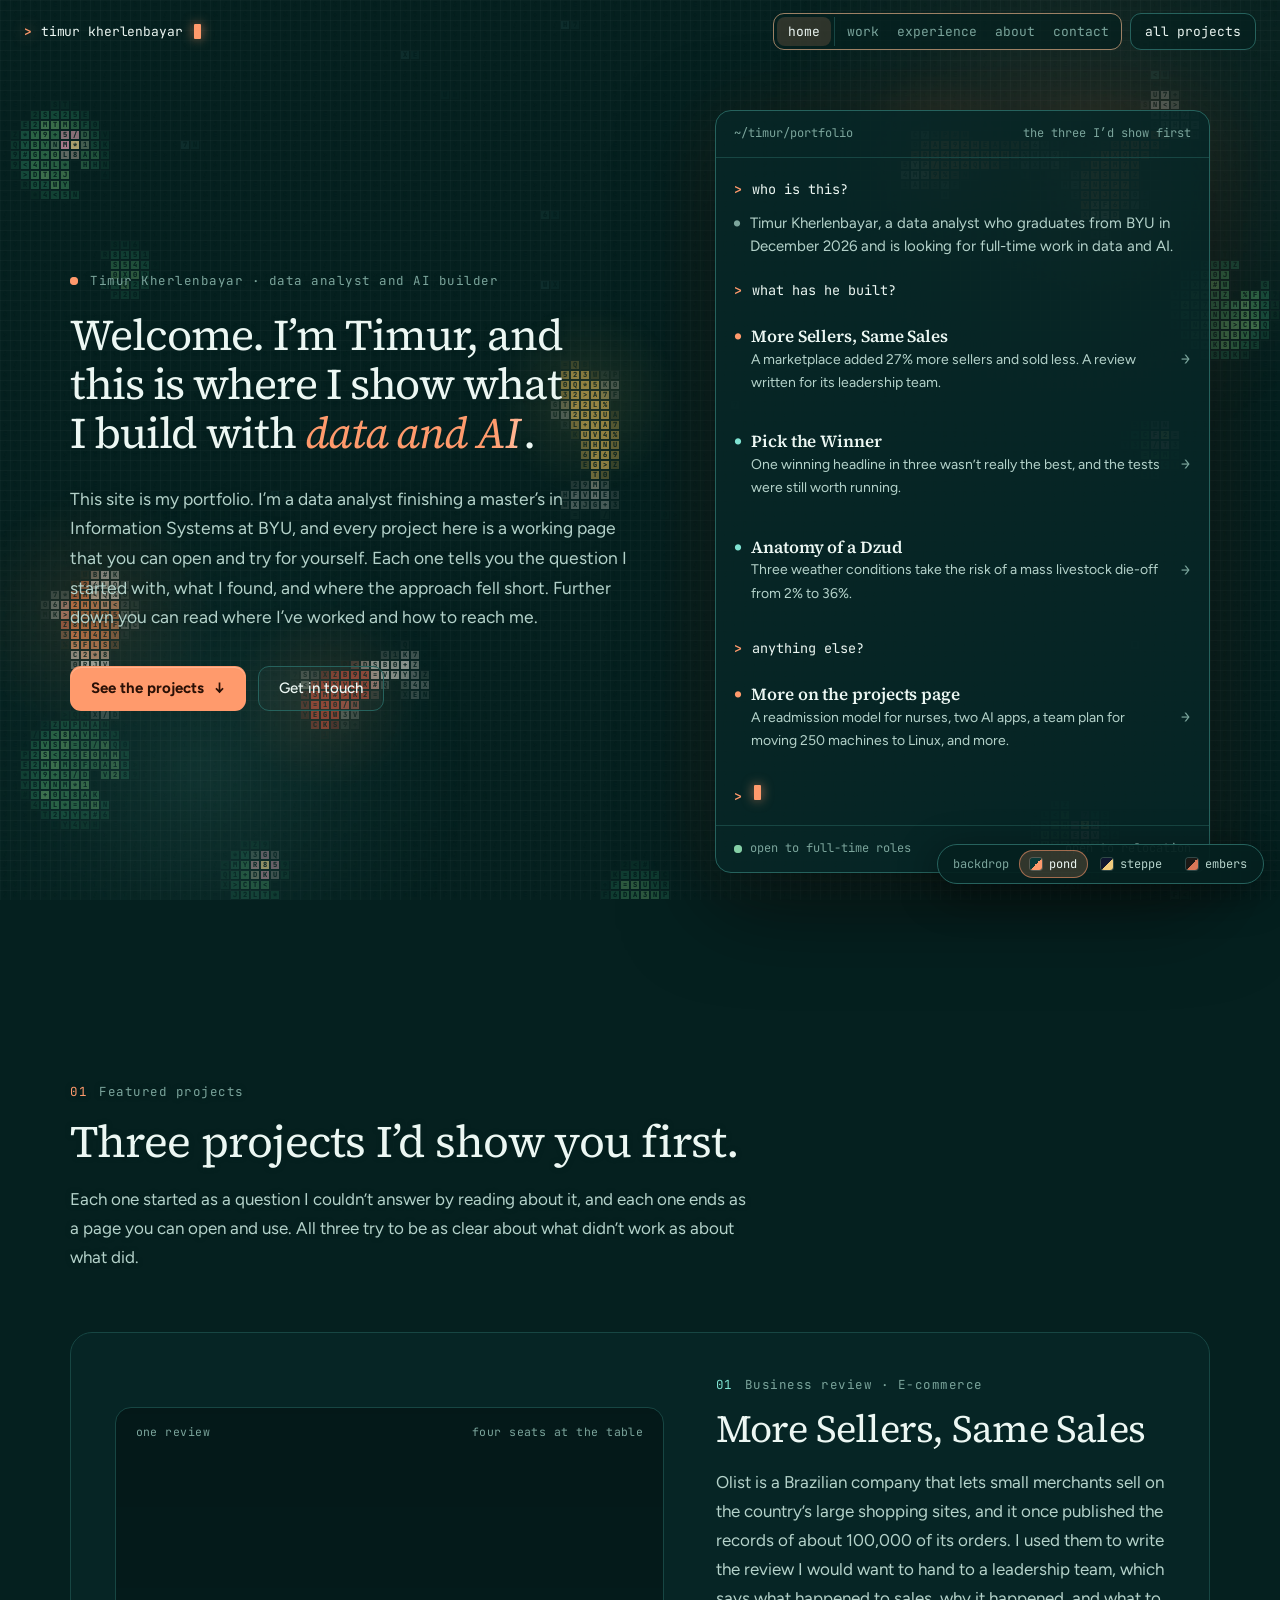
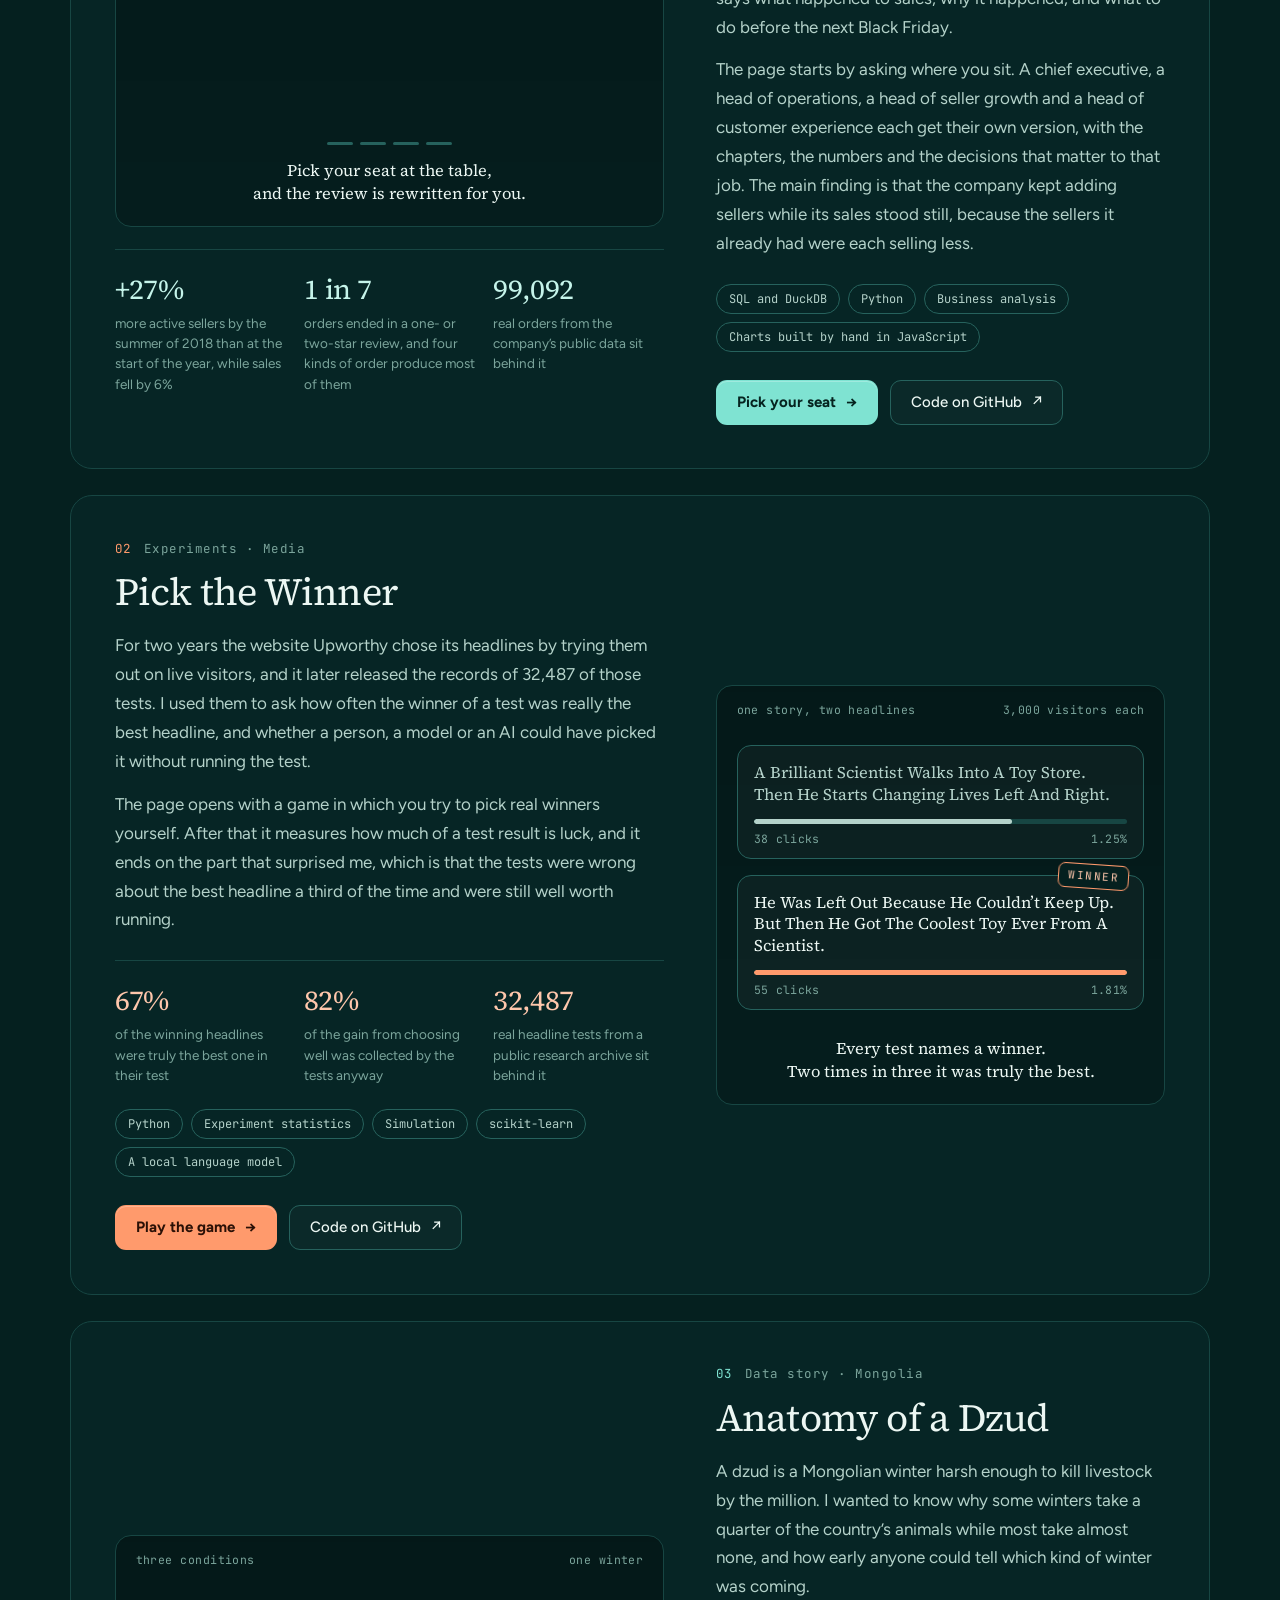
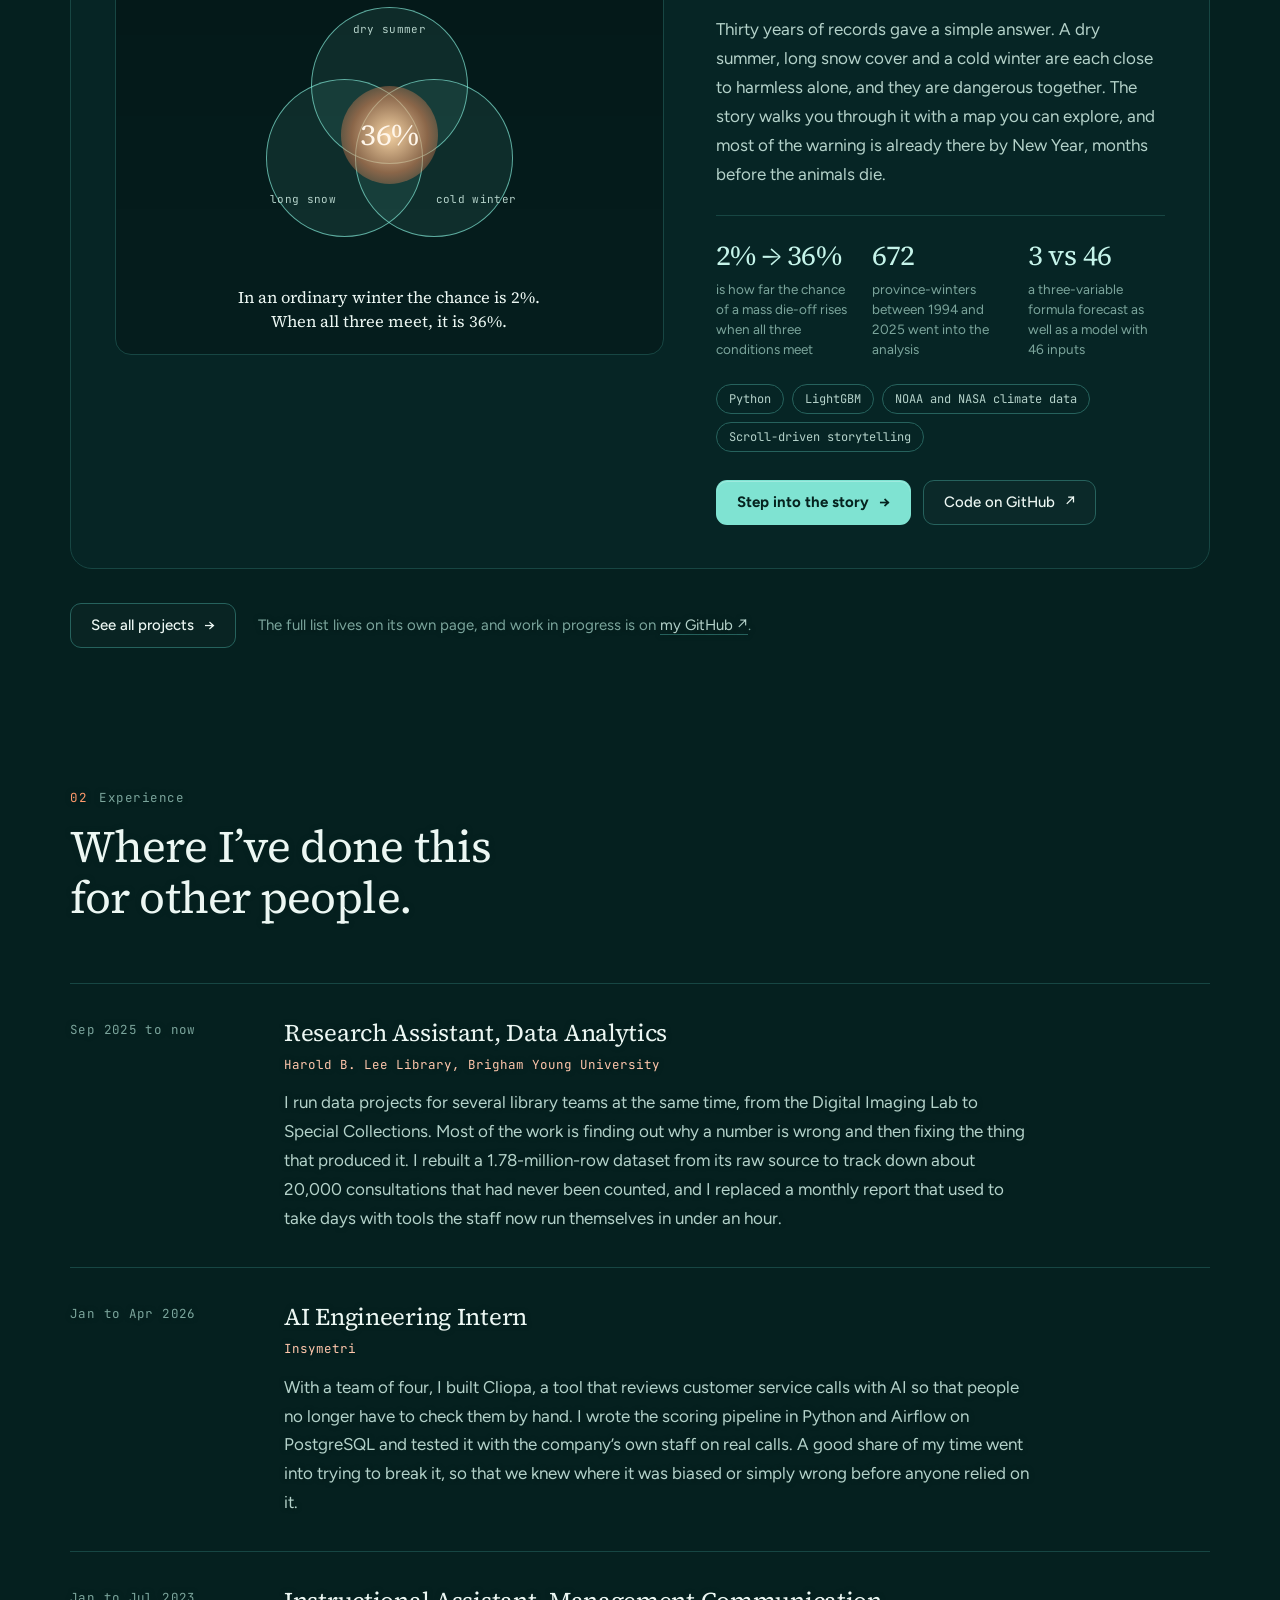
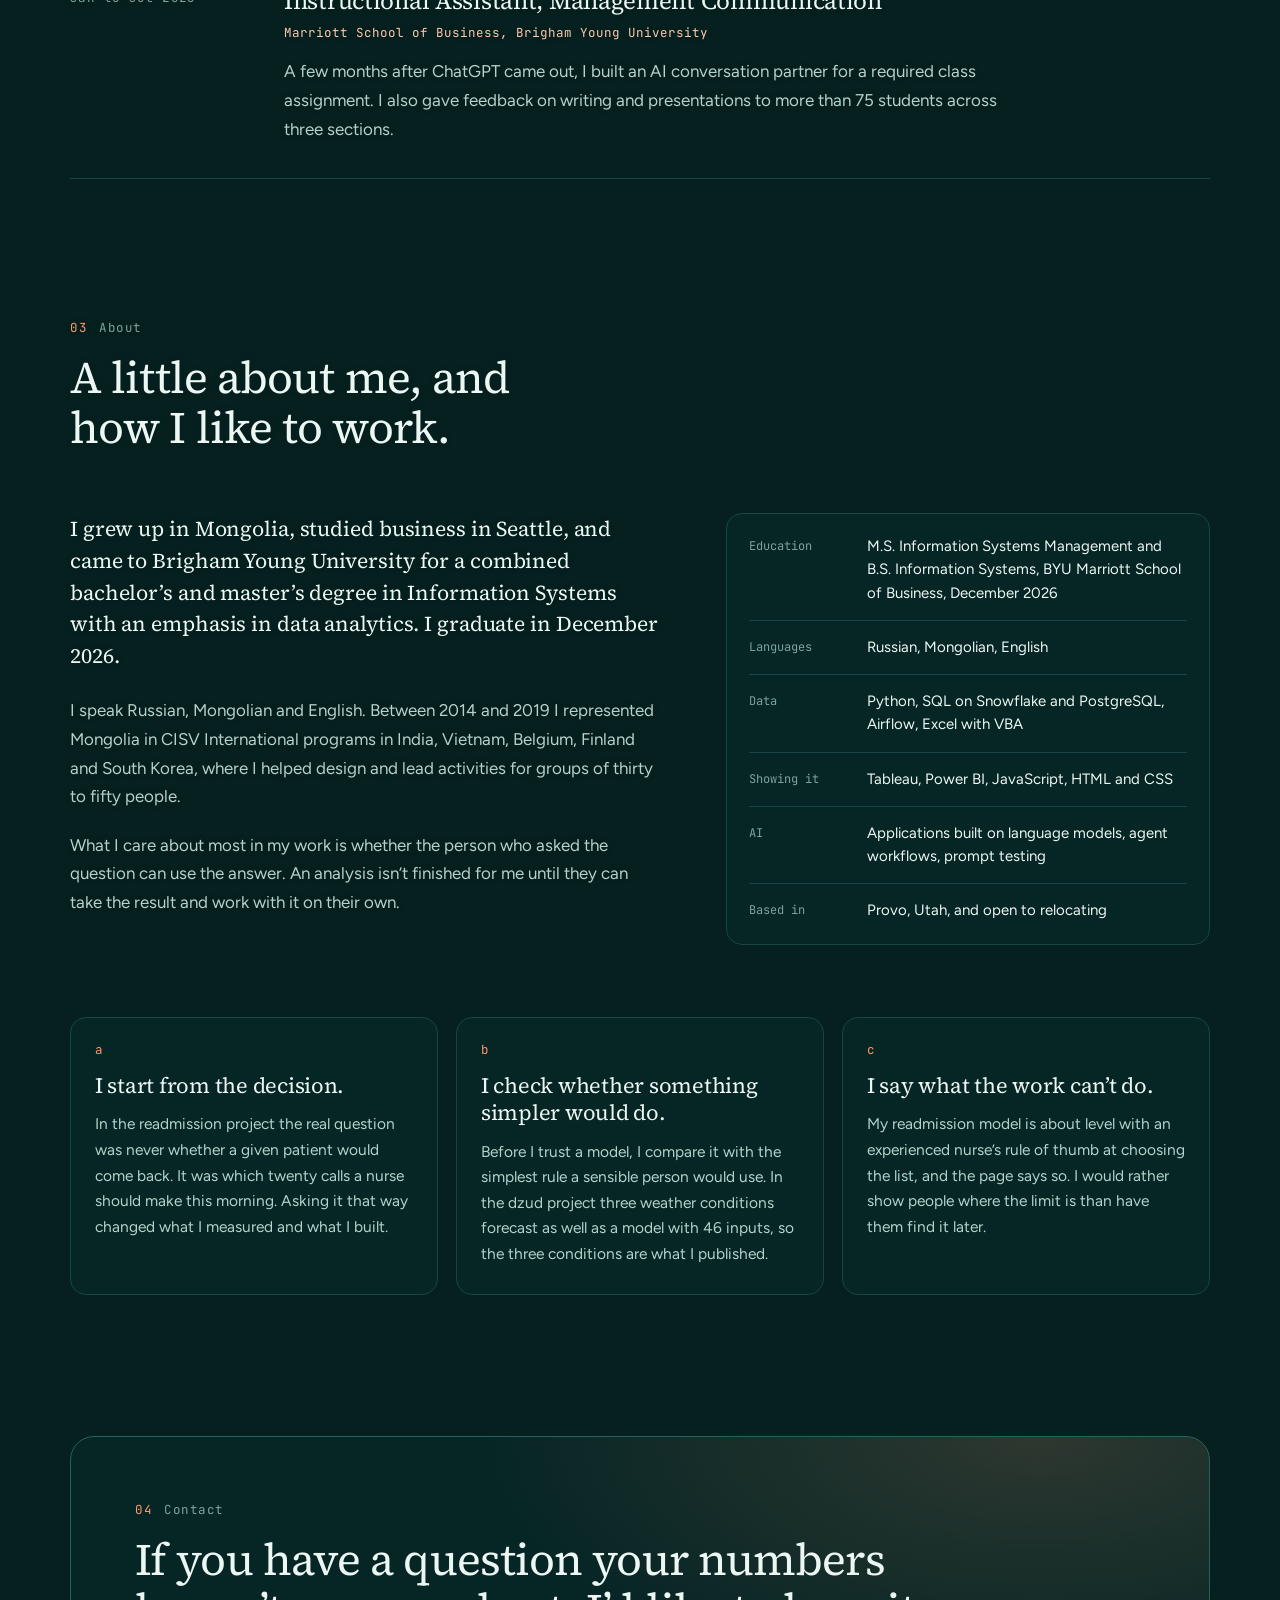
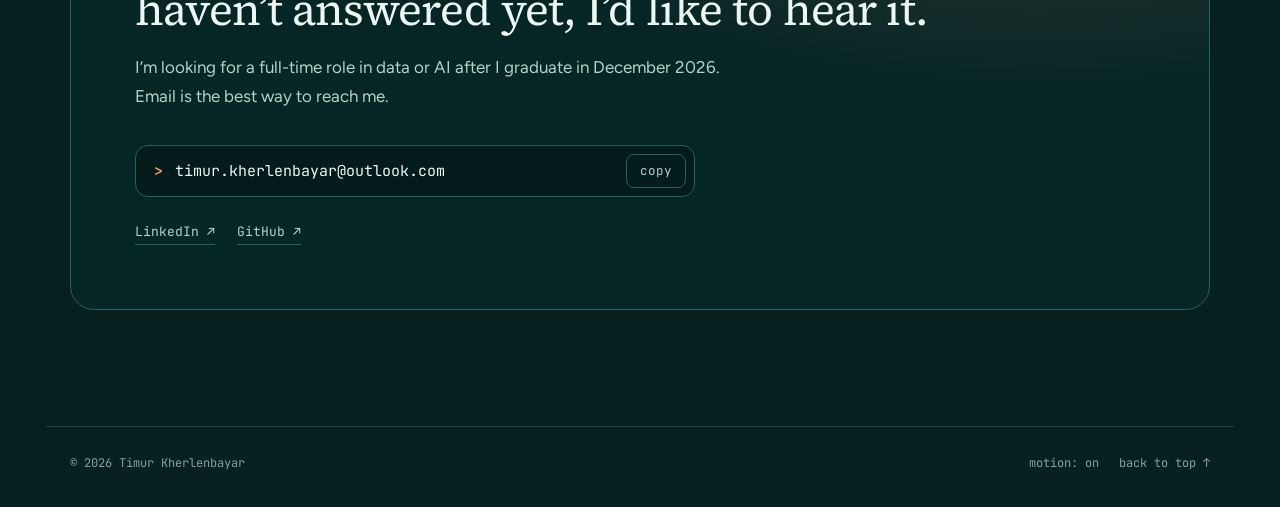
==== commit b3542202: "Home card for More Sellers, Same Sales: figures move under the visual Co-Authored-By: Claude Fable 5" ====
--- a/index.html
+++ b/index.html
@@ -11,7 +11,7 @@
   <title>Timur Kherlenbayar — data and AI work</title>
   <link rel="icon" href="assets/favicon.svg" type="image/svg+xml">
   <link rel="stylesheet" href="assets/fonts/type-home.css?v=10">
-  <link rel="stylesheet" href="style.css?v=13">
+  <link rel="stylesheet" href="style.css?v=14">
   <script>
     document.documentElement.classList.add('js');
     try { var t = localStorage.getItem('tk-theme'); if (t) document.documentElement.dataset.theme = t; } catch (e) {}
@@ -101,17 +101,13 @@
           <h3><a href="projects/more-sellers-same-sales/">More Sellers, Same Sales</a></h3>
           <p>Olist is a Brazilian company that lets small merchants sell on the country’s large shopping sites, and it once published the records of about 100,000 of its orders. I used them to write the review I would want to hand to a leadership team, which says what happened to sales, why it happened, and what to do before the next Black Friday.</p>
           <p>The page starts by asking where you sit. A chief executive, a head of operations, a head of seller growth and a head of customer experience each get their own version, with the chapters, the numbers and the decisions that matter to that job. The main finding is that the company kept adding sellers while its sales stood still, because the sellers it already had were each selling less.</p>
-          <dl class="stats">
-            <div><dt>+27%</dt><dd>more active sellers by the summer of 2018 than at the start of the year, while sales fell by 6%</dd></div>
-            <div><dt>1 in 7</dt><dd>orders ended in a one- or two-star review, and four kinds of order produce most of them</dd></div>
-            <div><dt>99,092</dt><dd>real orders from the company’s public data sit behind it</dd></div>
-          </dl>
           <ul class="tags" aria-label="Built with"><li>SQL and DuckDB</li><li>Python</li><li>Business analysis</li><li>Charts built by hand in JavaScript</li></ul>
           <div class="actions">
             <a class="btn primary cool" href="projects/more-sellers-same-sales/">Pick your seat <span aria-hidden="true">→</span></a>
             <a class="btn ghost" href="https://github.com/RumitOsu/more-sellers-same-sales" target="_blank" rel="noopener noreferrer">Code on GitHub <span aria-hidden="true">↗</span></a>
           </div>
         </div>
+        <div class="project-side">
         <a class="project-vis vis-review" href="projects/more-sellers-same-sales/" tabindex="-1" aria-hidden="true">
           <div class="vis-top"><span>one review</span><span>four seats at the table</span></div>
           <div class="seatdeck">
@@ -123,6 +119,12 @@
           <div class="sd-tabs"><i></i><i></i><i></i><i></i></div>
           <p class="vis-caption">Pick your seat at the table,<br>and the review is rewritten for you.</p>
         </a>
+          <dl class="stats">
+            <div><dt>+27%</dt><dd>more active sellers by the summer of 2018 than at the start of the year, while sales fell by 6%</dd></div>
+            <div><dt>1 in 7</dt><dd>orders ended in a one- or two-star review, and four kinds of order produce most of them</dd></div>
+            <div><dt>99,092</dt><dd>real orders from the company’s public data sit behind it</dd></div>
+          </dl>
+        </div>
       </article>
 
       <article class="project reveal" data-spot>
--- a/style.css
+++ b/style.css
@@ -269,6 +269,10 @@
 html:not(.motion-off) .sd:nth-child(4), html:not(.motion-off) .sd-tabs i:nth-child(4) { animation-delay: 10.5s; }
 @keyframes sdturn { 0% { opacity: 0; transform: translateY(16px); } 4%, 22% { opacity: 1; transform: none; } 25%, 100% { opacity: 0; transform: translateY(-16px); } }
 @keyframes sdtab { 0%, 25% { background: var(--cool); } 25.01%, 100% { background: var(--line-2); } }
+/* On this card the three figures sit under the visual, so the two columns end at about the same height. */
+.project-side { display: flex; flex-direction: column; min-width: 0; }
+.project-side .stats { margin: 22px 0 0; }
+.project-copy > p + .tags { margin-top: 26px; }
 
 .all-link { display: flex; align-items: center; flex-wrap: wrap; gap: 14px 22px; margin-top: 34px; }
 .all-link p { color: var(--mute); font-size: 15px; text-shadow: 0 0 5px var(--bg); }
